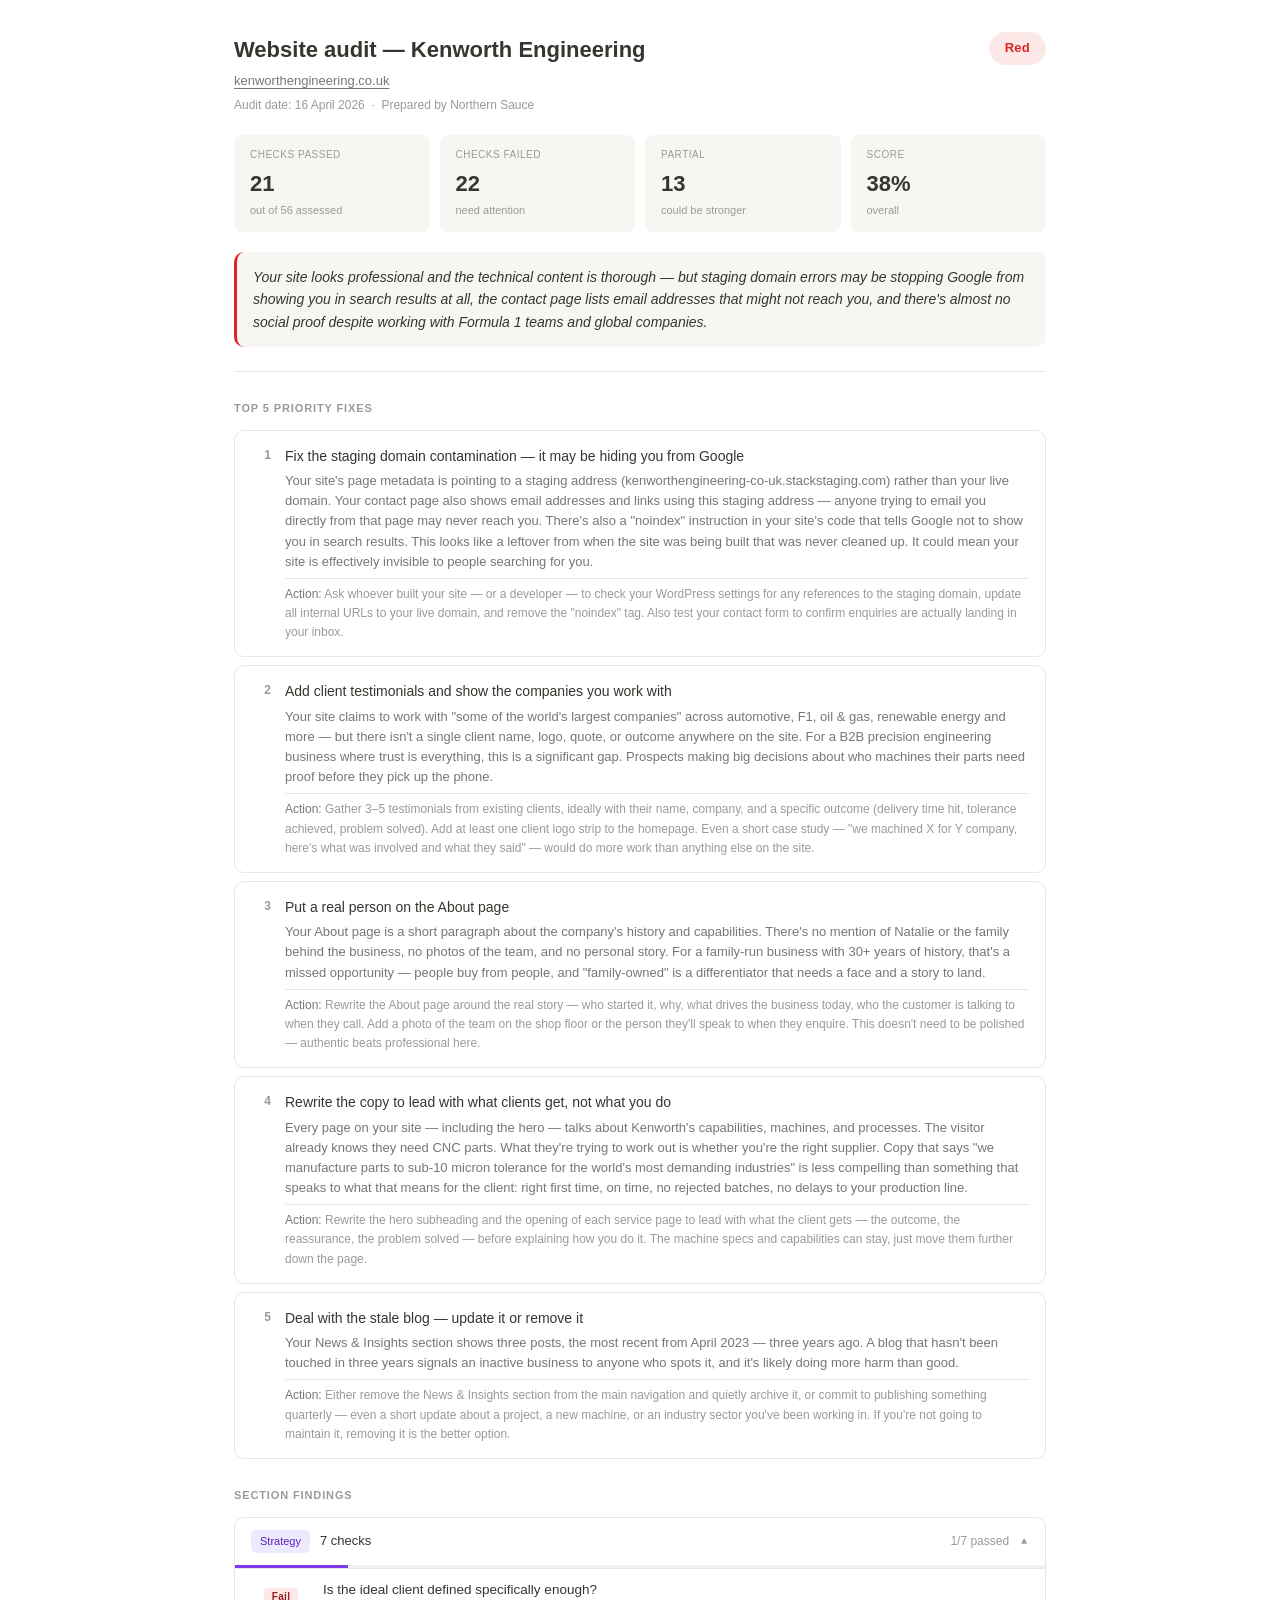
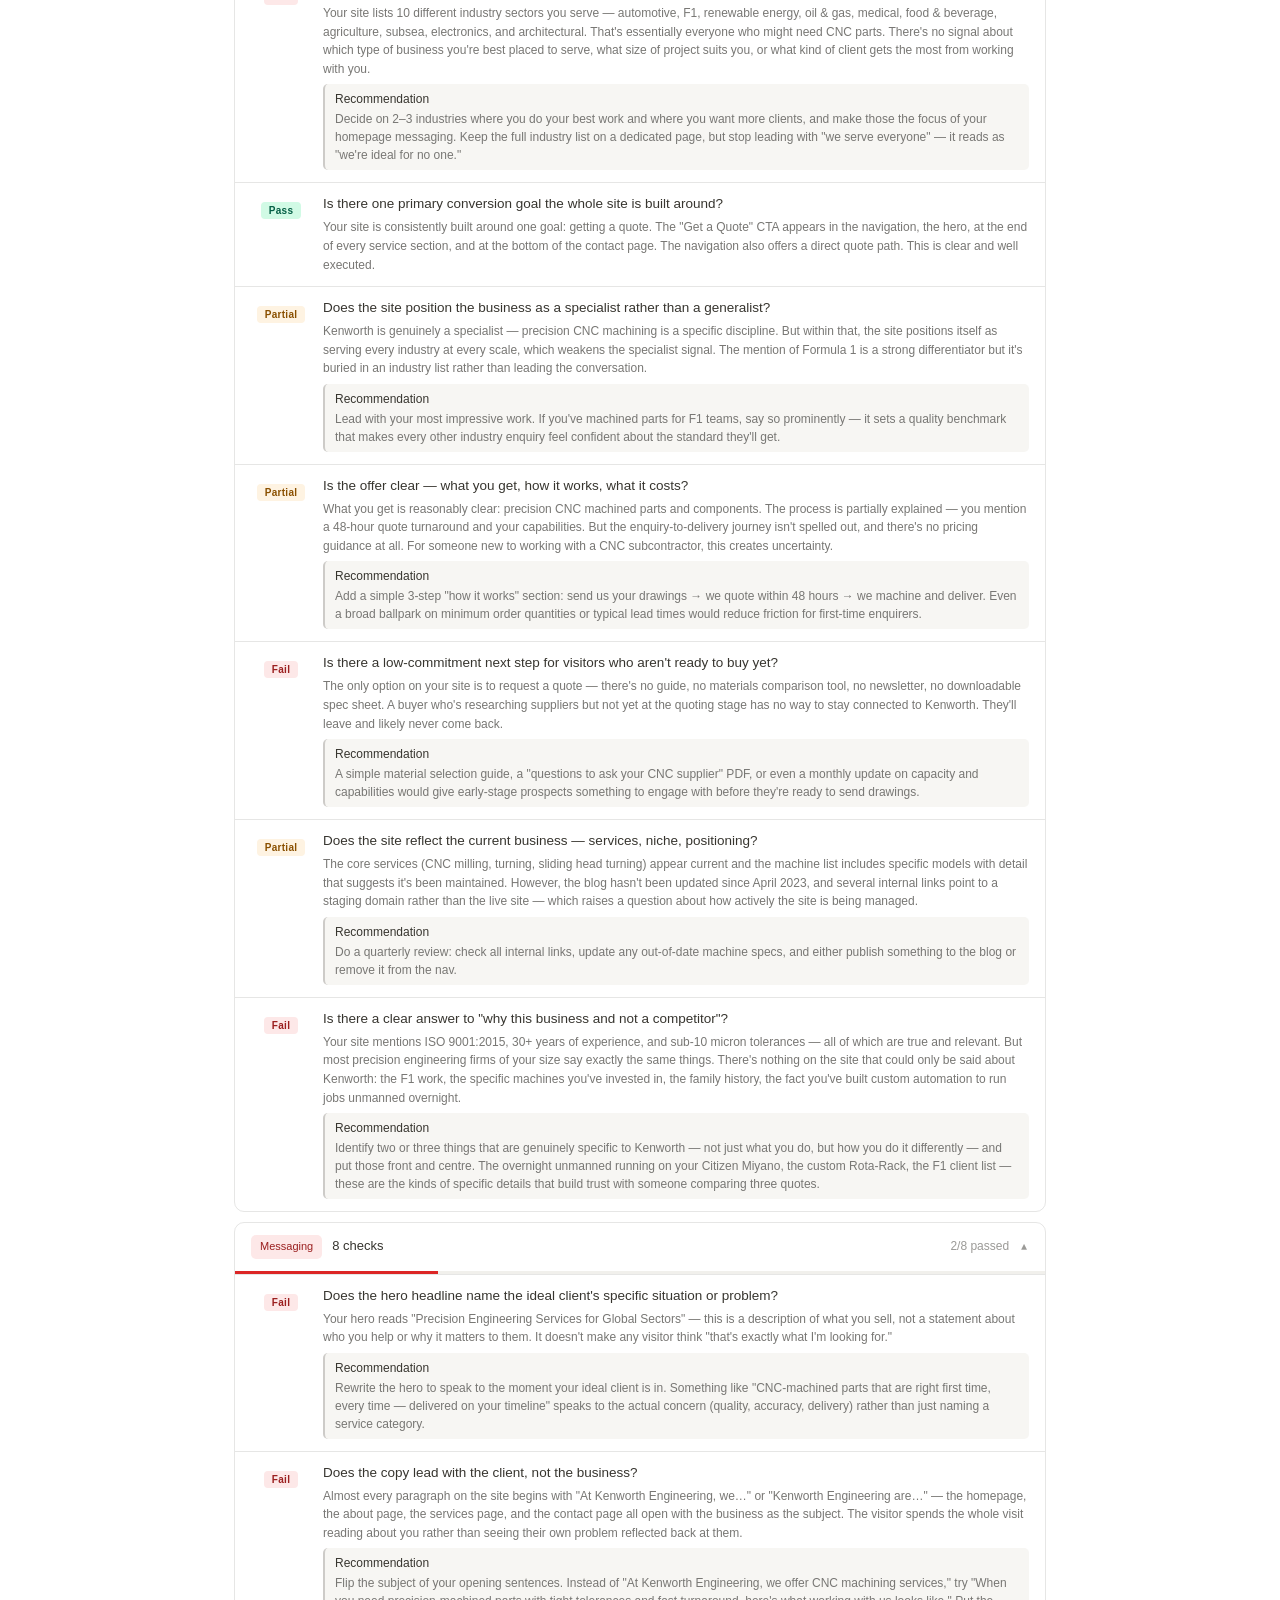
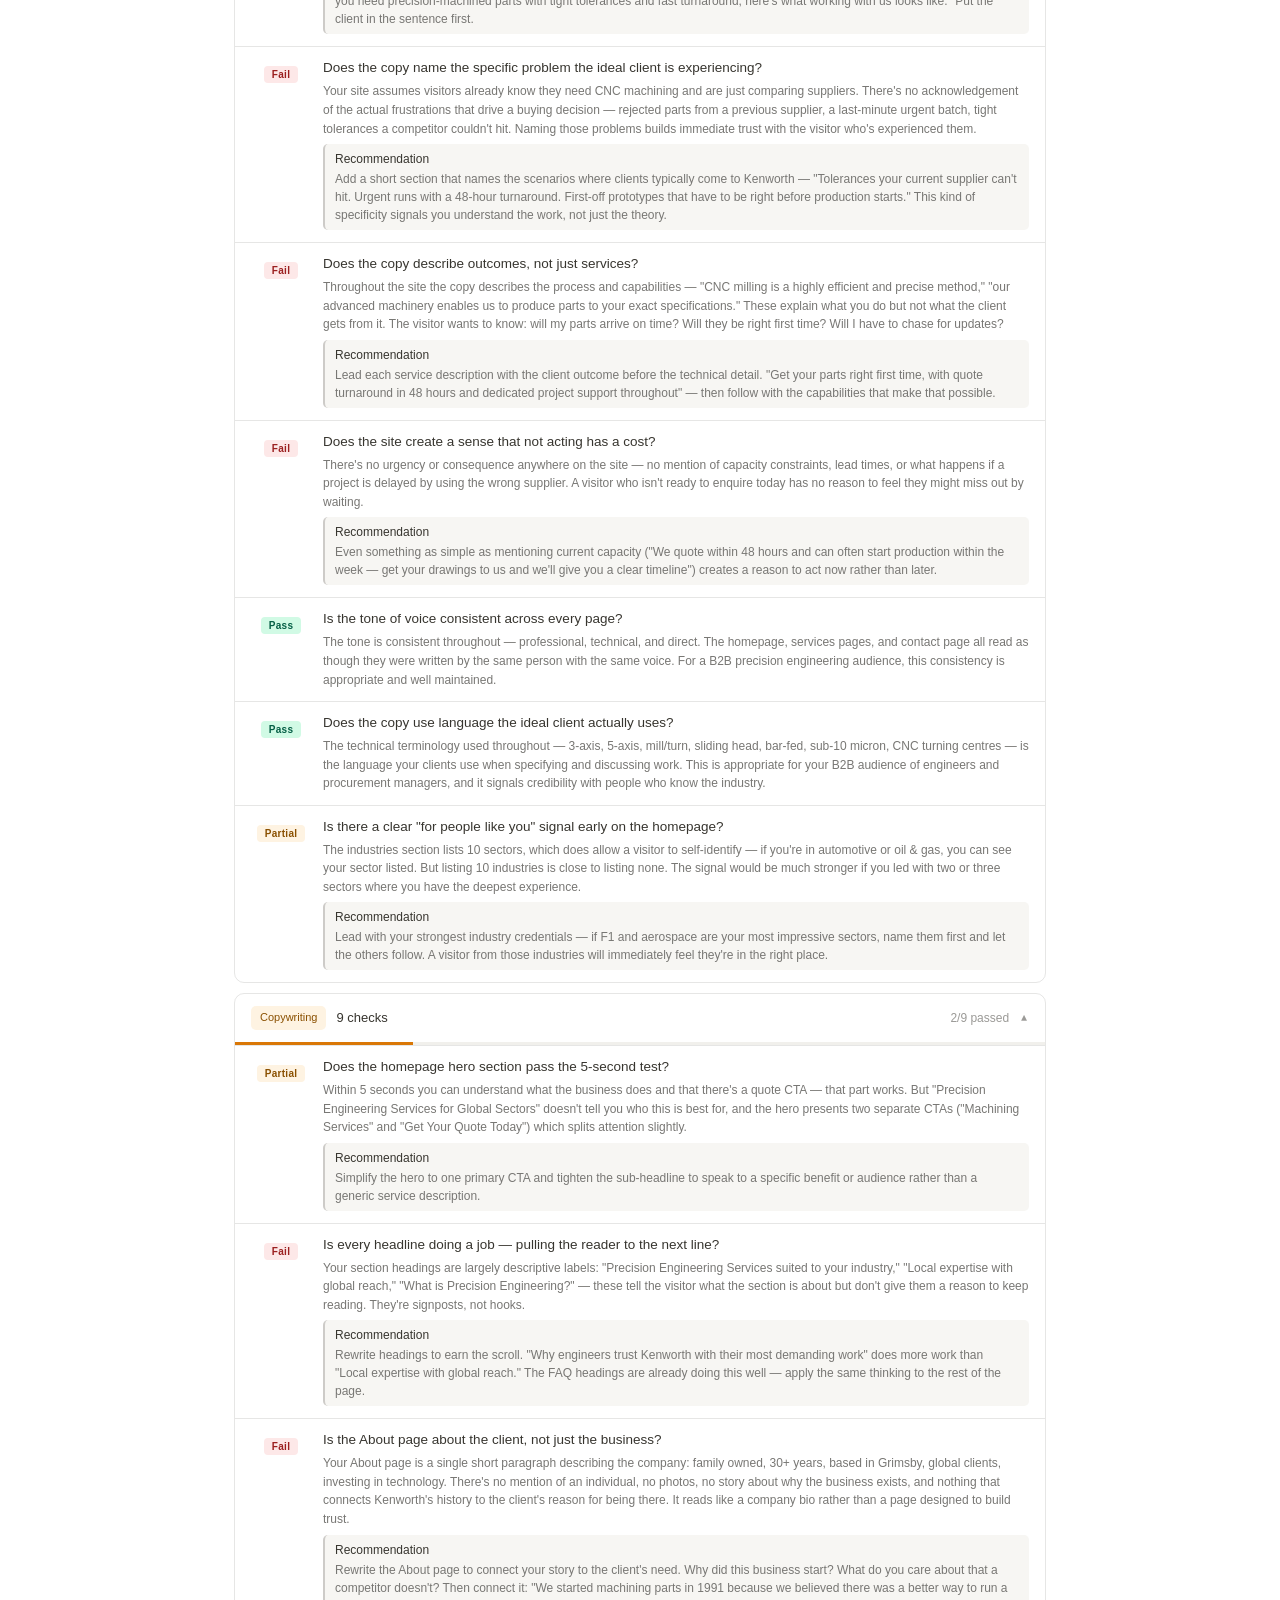
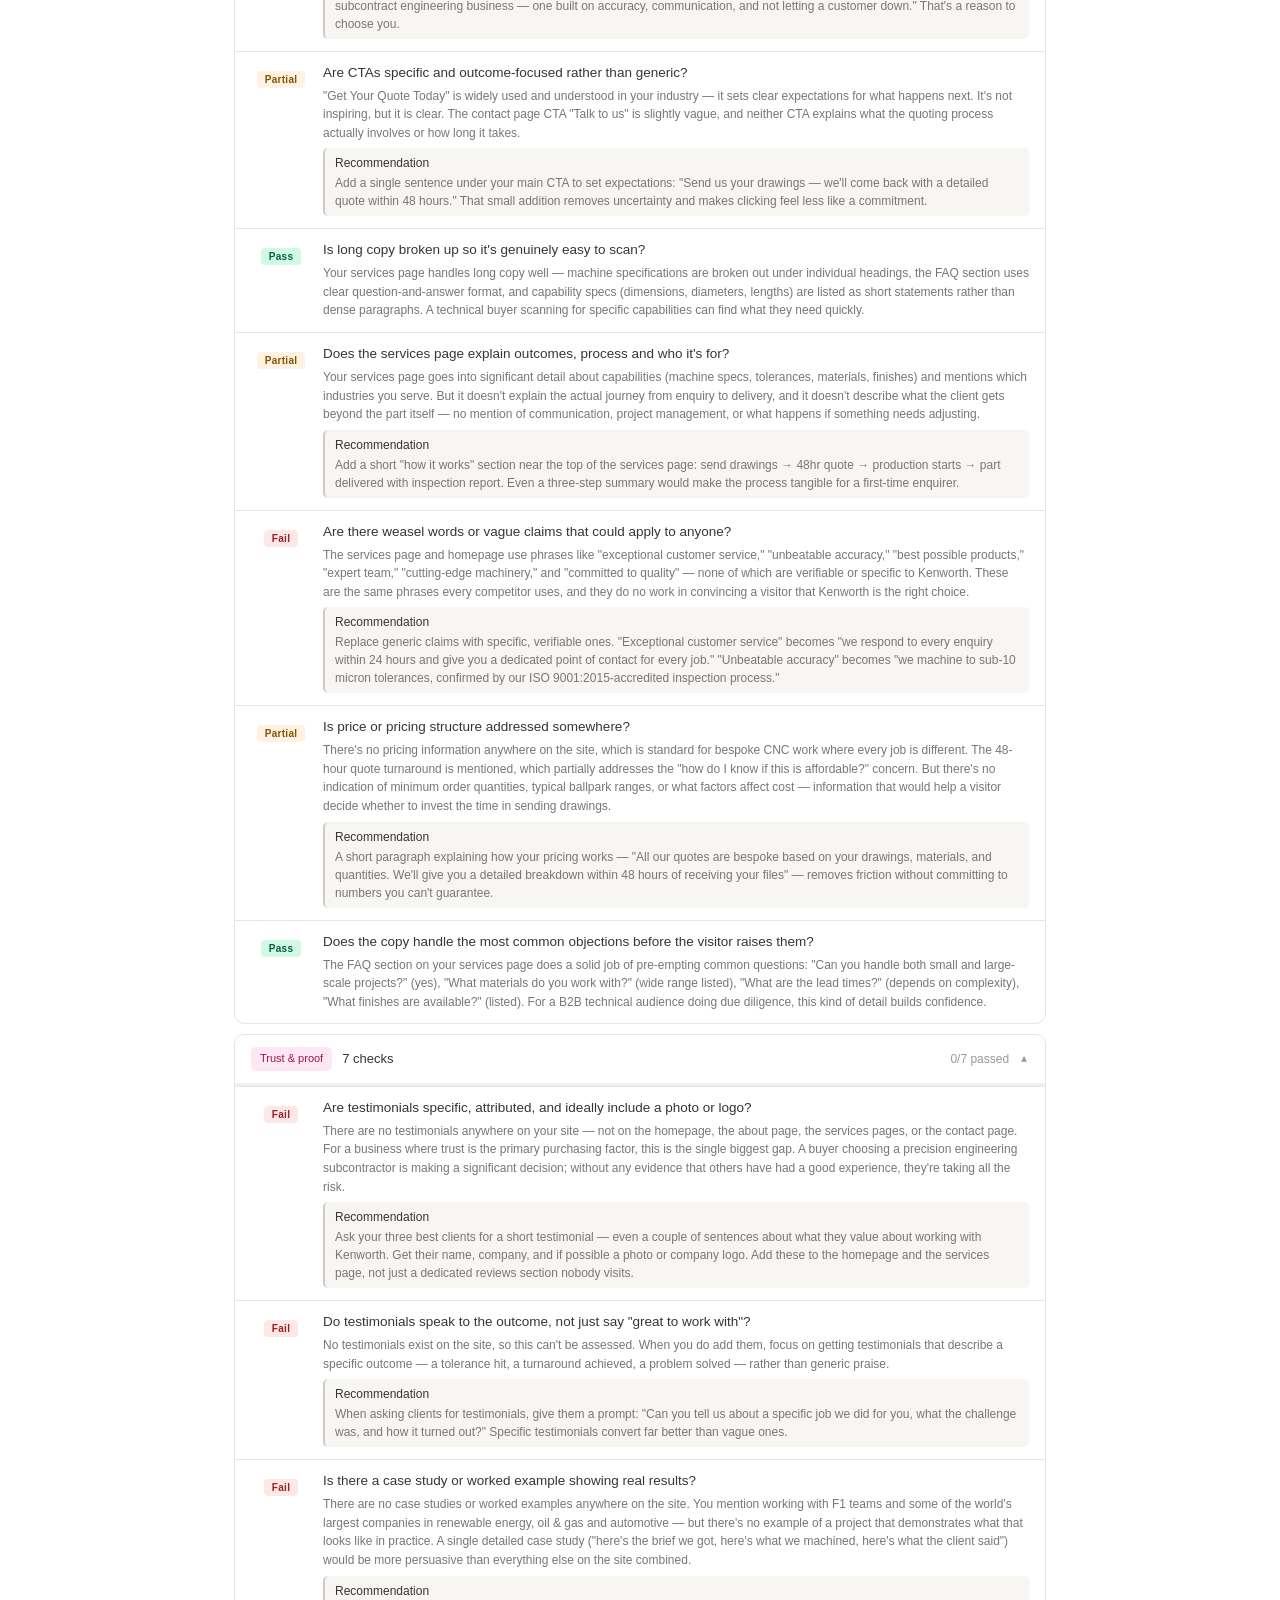
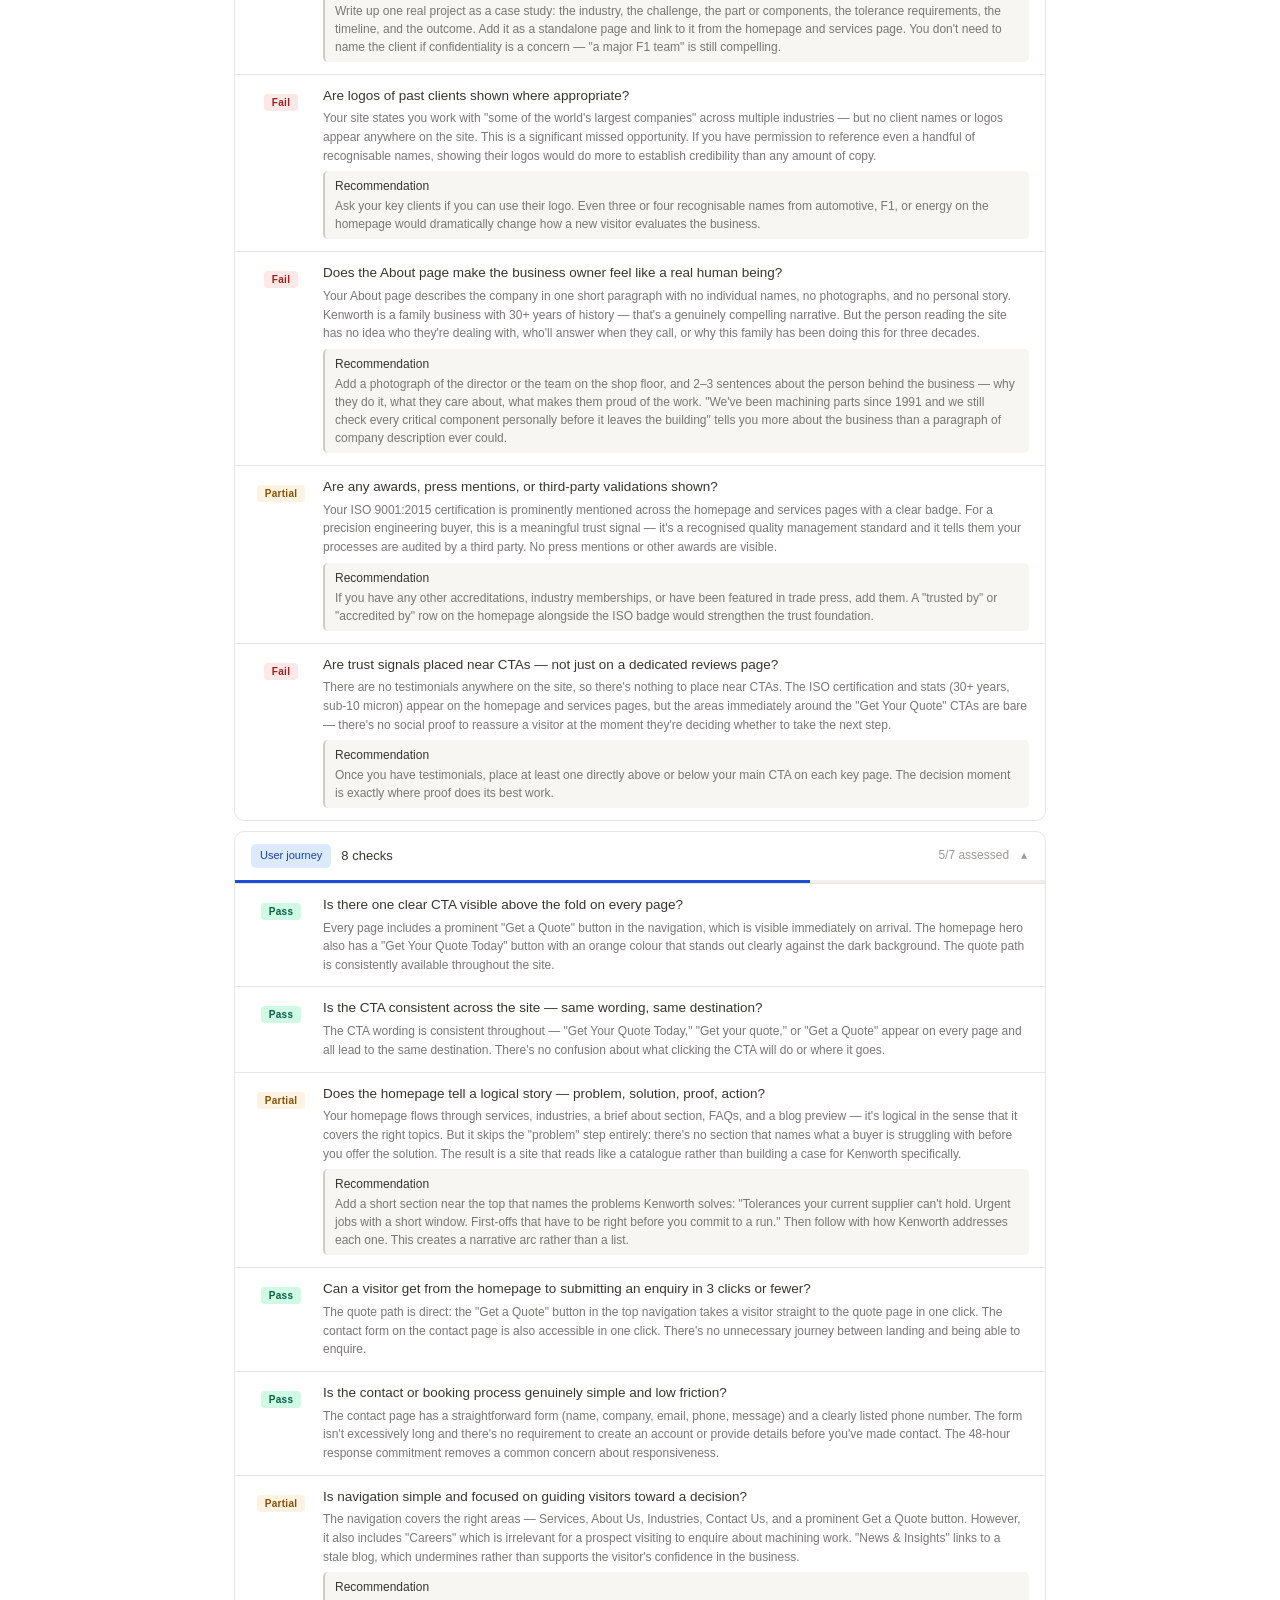
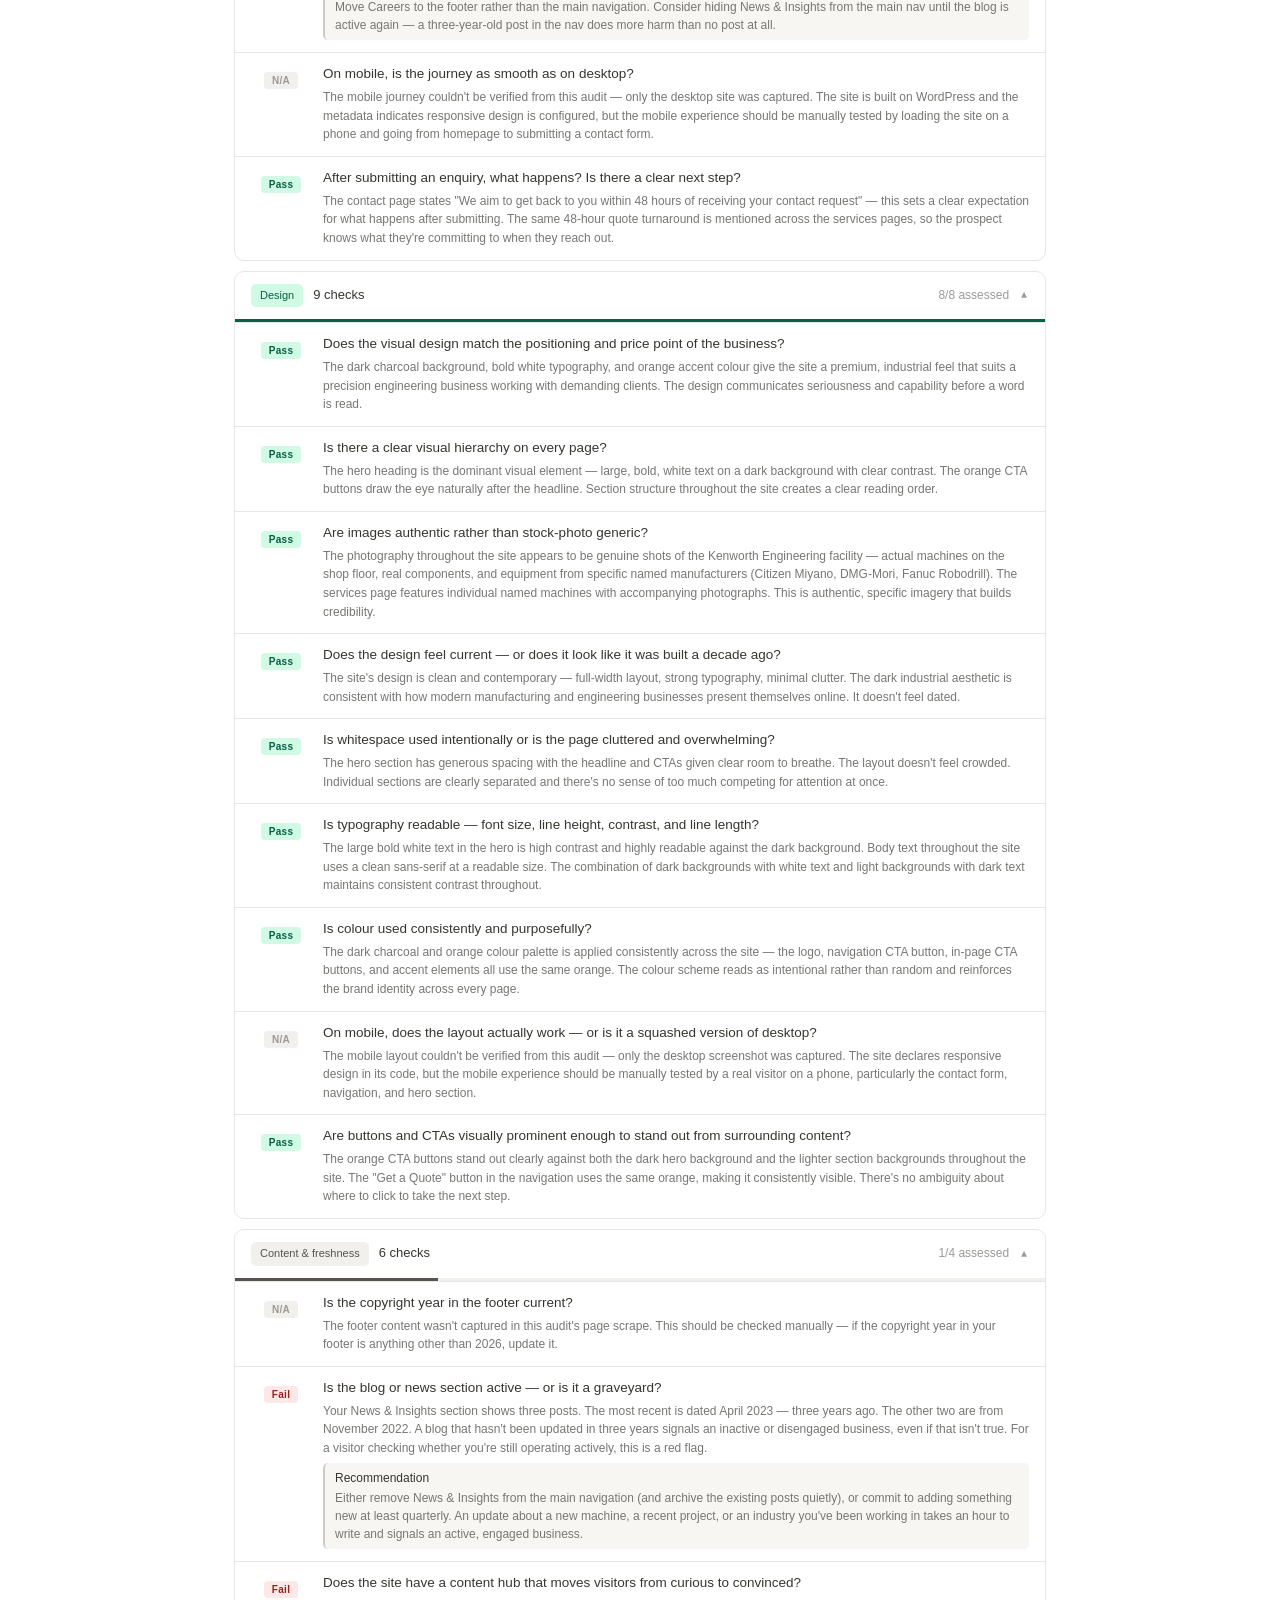
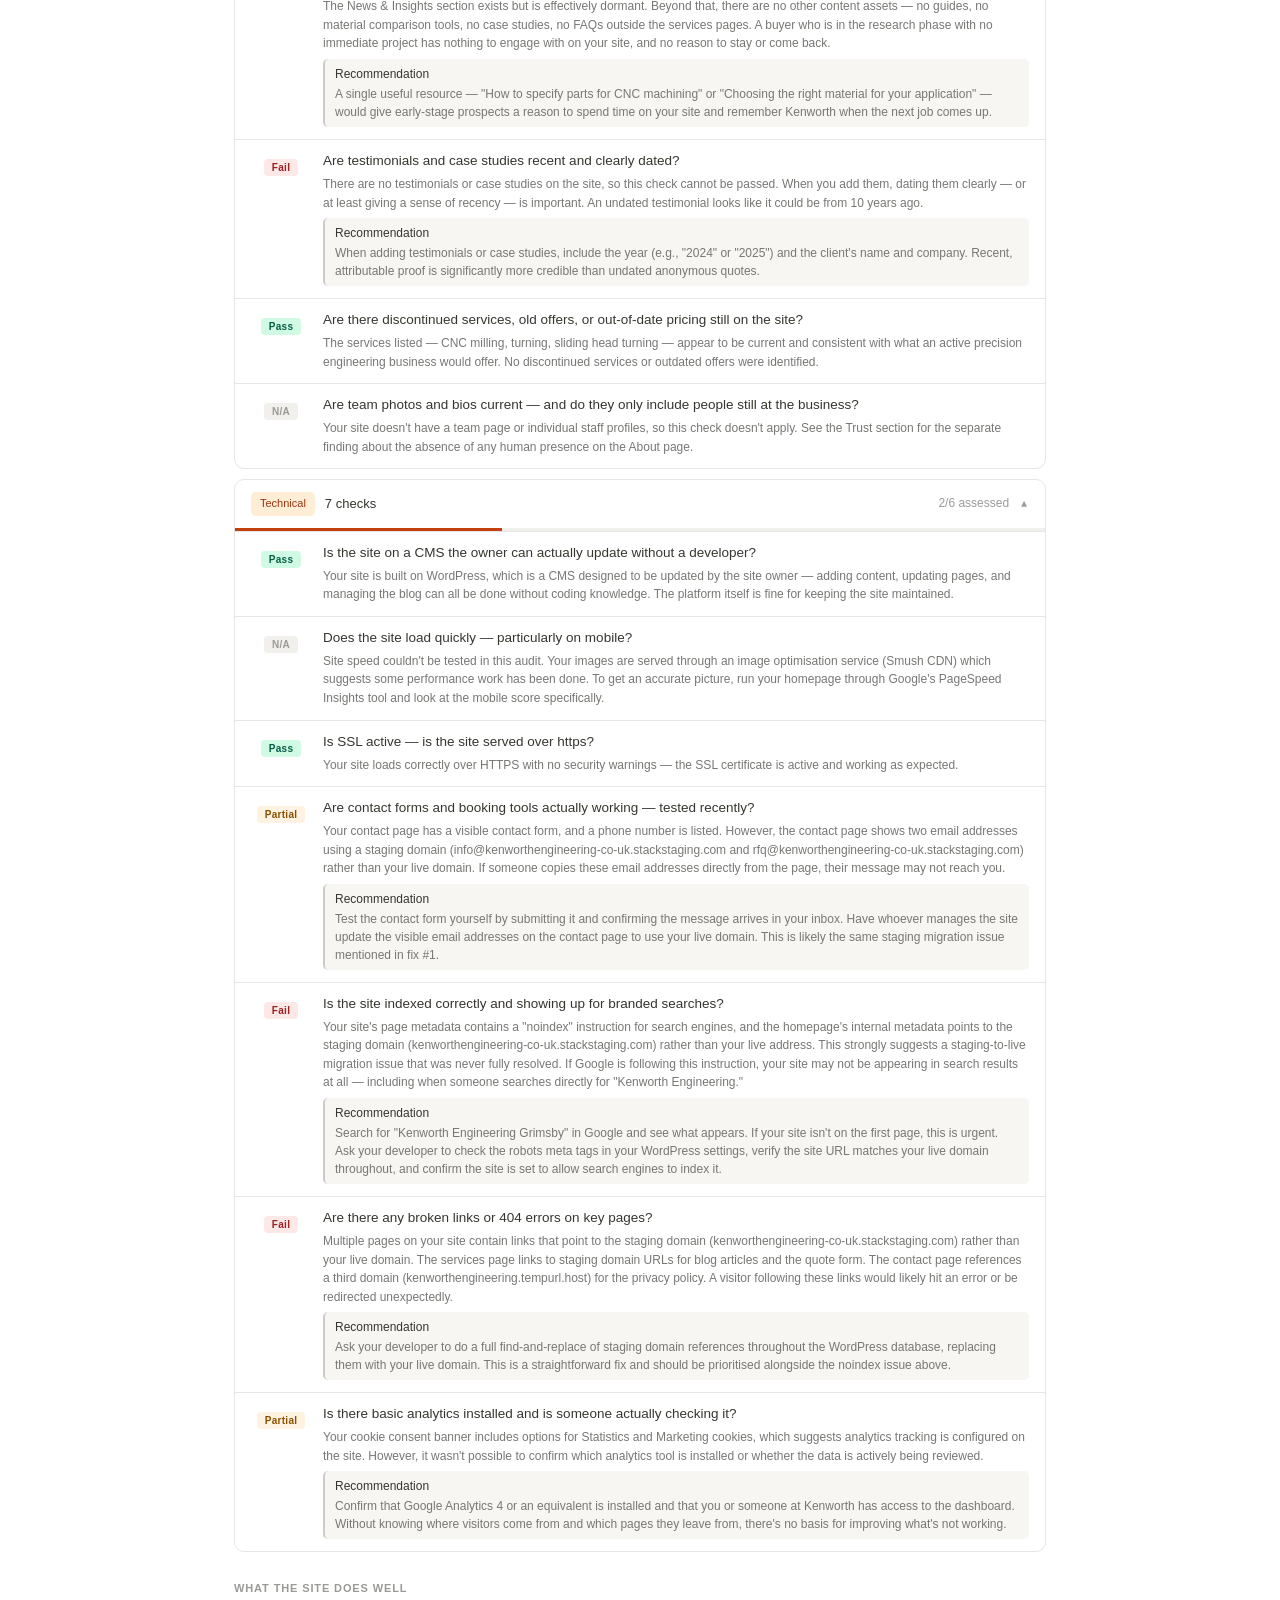
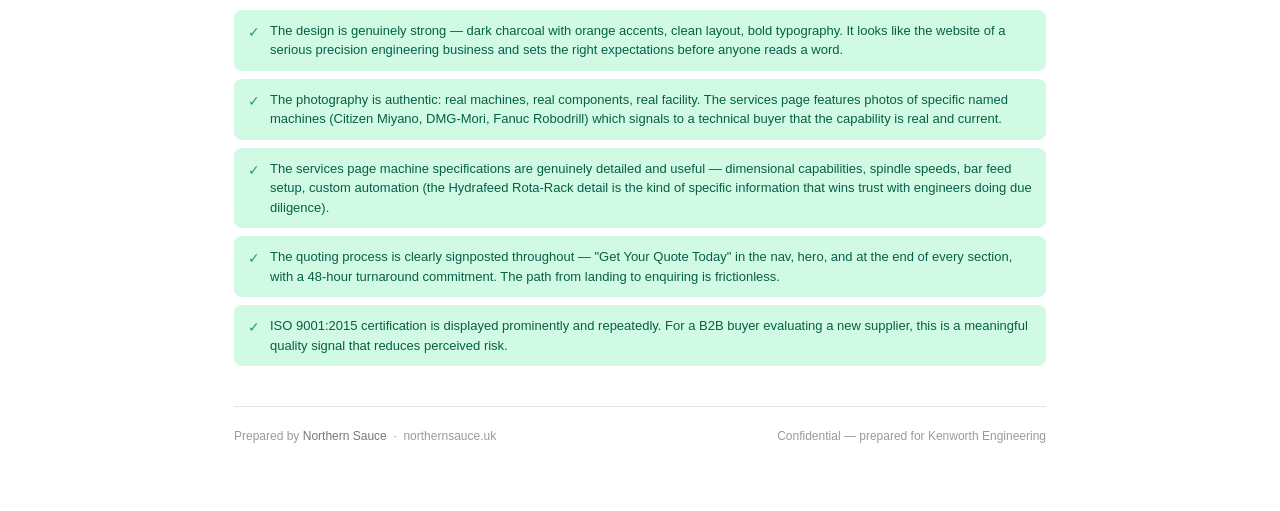
==== audits/kenworth-engineering-2026-04-16/report.html @ 0e826140 "Add audit: Kenworth Engineering 2026-04-16" ====
<!DOCTYPE html>
<html lang="en">
<head>
<meta charset="UTF-8">
<meta name="viewport" content="width=device-width, initial-scale=1.0">
<title>Website audit report</title>
<style>
  *, *::before, *::after { box-sizing: border-box; margin: 0; padding: 0; }

  :root {
    --bg: #ffffff;
    --bg-sec: #f7f6f3;
    --bg-ter: #f1f0ec;
    --border: rgba(55,53,47,0.12);
    --border-med: rgba(55,53,47,0.22);
    --text: #37352f;
    --text-sec: #787774;
    --text-ter: #9b9a97;
    --radius: 8px;
    --radius-lg: 10px;
    --font: 'DM Sans', -apple-system, BlinkMacSystemFont, sans-serif;
    --pass: #1D9E75;
    --pass-bg: #d1fae5;
    --pass-text: #065f46;
    --partial: #d97706;
    --partial-bg: #fef3e2;
    --partial-text: #8a5000;
    --fail: #dc2626;
    --fail-bg: #fde8e8;
    --fail-text: #9b2020;
    --red-rag: #dc2626;
    --red-rag-bg: #fde8e8;
    --amber-rag: #d97706;
    --amber-rag-bg: #fef3e2;
    --green-rag: #1D9E75;
    --green-rag-bg: #d1fae5;
  }

  @import url('https://fonts.googleapis.com/css2?family=DM+Sans:wght@400;500;600&display=swap');

  body {
    font-family: var(--font);
    background: var(--bg);
    color: var(--text);
    font-size: 14px;
    line-height: 1.6;
    padding: 32px 24px 64px;
    max-width: 860px;
    margin: 0 auto;
  }

  /* ── Header ── */
  .report-header {
    border-bottom: 1px solid var(--border);
    padding-bottom: 24px;
    margin-bottom: 28px;
  }

  .report-meta {
    display: flex;
    align-items: flex-start;
    justify-content: space-between;
    gap: 16px;
    flex-wrap: wrap;
    margin-bottom: 20px;
  }

  .report-title-block h1 {
    font-size: 22px;
    font-weight: 600;
    color: var(--text);
    margin-bottom: 4px;
  }

  .report-url {
    font-size: 13px;
    color: var(--text-sec);
  }

  .report-url a {
    color: var(--text-sec);
    text-decoration: underline;
    text-underline-offset: 3px;
  }

  .report-date {
    font-size: 12px;
    color: var(--text-ter);
    margin-top: 4px;
  }

  /* ── RAG status ── */
  .rag-block {
    display: flex;
    align-items: center;
    gap: 10px;
    flex-shrink: 0;
  }

  .rag-pill {
    font-size: 13px;
    font-weight: 600;
    padding: 6px 16px;
    border-radius: 100px;
    letter-spacing: 0.02em;
  }

  .rag-red    { background: var(--red-rag-bg);   color: var(--red-rag);   }
  .rag-amber  { background: var(--amber-rag-bg); color: var(--amber-rag); }
  .rag-green  { background: var(--green-rag-bg); color: var(--green-rag); }

  /* ── Score row ── */
  .score-row {
    display: flex;
    gap: 10px;
    flex-wrap: wrap;
  }

  .score-card {
    background: var(--bg-sec);
    border-radius: var(--radius);
    padding: 12px 16px;
    flex: 1;
    min-width: 100px;
  }

  .score-label {
    font-size: 10px;
    color: var(--text-ter);
    text-transform: uppercase;
    letter-spacing: 0.05em;
    margin-bottom: 3px;
  }

  .score-val {
    font-size: 22px;
    font-weight: 600;
    color: var(--text);
  }

  .score-sub {
    font-size: 11px;
    color: var(--text-ter);
    margin-top: 1px;
  }

  /* ── Verdict ── */
  .verdict-block {
    background: var(--bg-sec);
    border-radius: var(--radius-lg);
    border-left: 3px solid var(--border-med);
    padding: 14px 16px;
    margin-top: 20px;
    font-size: 14px;
    color: var(--text);
    font-style: italic;
  }

  .verdict-block.red    { border-left-color: var(--red-rag);   }
  .verdict-block.amber  { border-left-color: var(--amber-rag); }
  .verdict-block.green  { border-left-color: var(--green-rag); }

  /* ── Section headings ── */
  .section-heading {
    font-size: 11px;
    font-weight: 600;
    text-transform: uppercase;
    letter-spacing: 0.08em;
    color: var(--text-ter);
    margin: 28px 0 12px;
  }

  /* ── Priority fixes ── */
  .fix-list {
    display: flex;
    flex-direction: column;
    gap: 8px;
    margin-bottom: 28px;
  }

  .fix-item {
    border: 1px solid var(--border);
    border-radius: var(--radius-lg);
    padding: 14px 16px;
    display: flex;
    gap: 14px;
    align-items: flex-start;
  }

  .fix-num {
    font-size: 12px;
    font-weight: 600;
    color: var(--text-ter);
    flex-shrink: 0;
    width: 20px;
    text-align: right;
    padding-top: 1px;
  }

  .fix-body { flex: 1; }

  .fix-title {
    font-size: 14px;
    font-weight: 500;
    color: var(--text);
    margin-bottom: 4px;
  }

  .fix-detail {
    font-size: 13px;
    color: var(--text-sec);
    line-height: 1.55;
  }

  .fix-action {
    font-size: 12px;
    color: var(--text-ter);
    margin-top: 6px;
    padding-top: 6px;
    border-top: 1px solid var(--border);
  }

  .fix-action strong {
    color: var(--text-sec);
    font-weight: 500;
  }

  /* ── Audit sections ── */
  .audit-section {
    border: 1px solid var(--border);
    border-radius: var(--radius-lg);
    margin-bottom: 10px;
    overflow: hidden;
  }

  .audit-sec-head {
    display: flex;
    align-items: center;
    gap: 10px;
    padding: 12px 16px;
    cursor: pointer;
    user-select: none;
    transition: background 0.1s;
  }

  .audit-sec-head:hover { background: var(--bg-sec); }

  .audit-sec-head h2 {
    font-size: 13px;
    font-weight: 500;
    color: var(--text);
    flex: 1;
  }

  .sec-badge {
    font-size: 11px;
    font-weight: 500;
    padding: 3px 9px;
    border-radius: 5px;
    white-space: nowrap;
  }

  .sec-score {
    font-size: 12px;
    color: var(--text-ter);
    white-space: nowrap;
    margin-left: auto;
  }

  .chev {
    font-size: 10px;
    color: var(--text-ter);
    transition: transform 0.2s;
  }

  .chev.open { transform: rotate(180deg); }

  .sec-prog-wrap { height: 3px; background: var(--bg-ter); }
  .sec-prog-bar  { height: 3px; transition: width 0.3s; }

  /* ── Findings ── */
  .findings-list {
    border-top: 1px solid var(--border);
  }

  .finding {
    display: flex;
    align-items: flex-start;
    gap: 12px;
    padding: 12px 16px;
    border-bottom: 1px solid var(--border);
  }

  .finding:last-child { border-bottom: none; }

  .verdict-dot {
    flex-shrink: 0;
    margin-top: 3px;
    width: 60px;
    text-align: center;
  }

  .verdict-tag {
    font-size: 10px;
    font-weight: 600;
    padding: 3px 8px;
    border-radius: 4px;
    letter-spacing: 0.03em;
  }

  .v-pass    { background: var(--pass-bg);    color: var(--pass-text);    }
  .v-partial { background: var(--partial-bg); color: var(--partial-text); }
  .v-fail    { background: var(--fail-bg);    color: var(--fail-text);    }
  .v-na      { background: var(--bg-ter);     color: var(--text-ter);     }

  .finding-body { flex: 1; }

  .finding-check {
    font-size: 13.5px;
    font-weight: 500;
    color: var(--text);
    margin-bottom: 4px;
    line-height: 1.4;
  }

  .finding-note {
    font-size: 12px;
    color: var(--text-sec);
    line-height: 1.55;
  }

  .finding-rec {
    font-size: 12px;
    color: var(--text-sec);
    margin-top: 6px;
    padding: 6px 10px;
    background: var(--bg-sec);
    border-radius: 5px;
    border-left: 2px solid var(--border-med);
    line-height: 1.5;
  }

  .finding-rec strong {
    color: var(--text);
    font-weight: 500;
    display: block;
    margin-bottom: 2px;
  }

  /* ── Positives ── */
  .positives-list {
    display: flex;
    flex-direction: column;
    gap: 8px;
    margin-bottom: 28px;
  }

  .positive-item {
    display: flex;
    gap: 10px;
    align-items: flex-start;
    padding: 11px 14px;
    background: var(--pass-bg);
    border-radius: var(--radius);
    font-size: 13px;
    color: var(--pass-text);
    line-height: 1.5;
  }

  .positive-dot {
    font-size: 14px;
    flex-shrink: 0;
    margin-top: 1px;
    color: var(--pass);
  }

  /* ── Section badges ── */
  .b-strategy  { background: #ede9fe; color: #5b21b6; }
  .b-messaging { background: #fde8e8; color: #9b2020; }
  .b-copy      { background: #fef3e2; color: #8a5000; }
  .b-trust     { background: #fce7f3; color: #9d174d; }
  .b-journey   { background: #dbeafe; color: #1e40af; }
  .b-design    { background: #d1fae5; color: #065f46; }
  .b-content   { background: #f1f0ec; color: #57534e; }
  .b-tech      { background: #ffedd5; color: #9a3412; }

  /* ── Footer ── */
  .report-footer {
    margin-top: 40px;
    padding-top: 20px;
    border-top: 1px solid var(--border);
    display: flex;
    justify-content: space-between;
    align-items: center;
    flex-wrap: wrap;
    gap: 8px;
  }

  .footer-brand {
    font-size: 12px;
    color: var(--text-ter);
  }

  .footer-brand strong {
    color: var(--text-sec);
    font-weight: 500;
  }

  @media (max-width: 560px) {
    body { padding: 20px 14px 48px; }
    .report-meta { flex-direction: column; }
    .score-card { min-width: 80px; }
  }
</style>
</head>
<body>

<div class="report-header">
  <div class="report-meta">
    <div class="report-title-block">
      <h1>Website audit — Kenworth Engineering</h1>
      <div class="report-url"><a href="https://www.kenworthengineering.co.uk" target="_blank">kenworthengineering.co.uk</a></div>
      <div class="report-date">Audit date: 16 April 2026 &nbsp;·&nbsp; Prepared by Northern Sauce</div>
    </div>
    <div class="rag-block">
      <span class="rag-pill rag-red">Red</span>
    </div>
  </div>

  <div class="score-row">
    <div class="score-card">
      <div class="score-label">Checks passed</div>
      <div class="score-val">21</div>
      <div class="score-sub">out of 56 assessed</div>
    </div>
    <div class="score-card">
      <div class="score-label">Checks failed</div>
      <div class="score-val">22</div>
      <div class="score-sub">need attention</div>
    </div>
    <div class="score-card">
      <div class="score-label">Partial</div>
      <div class="score-val">13</div>
      <div class="score-sub">could be stronger</div>
    </div>
    <div class="score-card">
      <div class="score-label">Score</div>
      <div class="score-val">38%</div>
      <div class="score-sub">overall</div>
    </div>
  </div>

  <div class="verdict-block red">
    Your site looks professional and the technical content is thorough — but staging domain errors may be stopping Google from showing you in search results at all, the contact page lists email addresses that might not reach you, and there's almost no social proof despite working with Formula 1 teams and global companies.
  </div>
</div>


<div class="section-heading">Top 5 priority fixes</div>

<div class="fix-list">

  <div class="fix-item">
    <div class="fix-num">1</div>
    <div class="fix-body">
      <div class="fix-title">Fix the staging domain contamination — it may be hiding you from Google</div>
      <div class="fix-detail">Your site's page metadata is pointing to a staging address (kenworthengineering-co-uk.stackstaging.com) rather than your live domain. Your contact page also shows email addresses and links using this staging address — anyone trying to email you directly from that page may never reach you. There's also a "noindex" instruction in your site's code that tells Google not to show you in search results. This looks like a leftover from when the site was being built that was never cleaned up. It could mean your site is effectively invisible to people searching for you.</div>
      <div class="fix-action"><strong>Action:</strong> Ask whoever built your site — or a developer — to check your WordPress settings for any references to the staging domain, update all internal URLs to your live domain, and remove the "noindex" tag. Also test your contact form to confirm enquiries are actually landing in your inbox.</div>
    </div>
  </div>

  <div class="fix-item">
    <div class="fix-num">2</div>
    <div class="fix-body">
      <div class="fix-title">Add client testimonials and show the companies you work with</div>
      <div class="fix-detail">Your site claims to work with "some of the world's largest companies" across automotive, F1, oil & gas, renewable energy and more — but there isn't a single client name, logo, quote, or outcome anywhere on the site. For a B2B precision engineering business where trust is everything, this is a significant gap. Prospects making big decisions about who machines their parts need proof before they pick up the phone.</div>
      <div class="fix-action"><strong>Action:</strong> Gather 3–5 testimonials from existing clients, ideally with their name, company, and a specific outcome (delivery time hit, tolerance achieved, problem solved). Add at least one client logo strip to the homepage. Even a short case study — "we machined X for Y company, here's what was involved and what they said" — would do more work than anything else on the site.</div>
    </div>
  </div>

  <div class="fix-item">
    <div class="fix-num">3</div>
    <div class="fix-body">
      <div class="fix-title">Put a real person on the About page</div>
      <div class="fix-detail">Your About page is a short paragraph about the company's history and capabilities. There's no mention of Natalie or the family behind the business, no photos of the team, and no personal story. For a family-run business with 30+ years of history, that's a missed opportunity — people buy from people, and "family-owned" is a differentiator that needs a face and a story to land.</div>
      <div class="fix-action"><strong>Action:</strong> Rewrite the About page around the real story — who started it, why, what drives the business today, who the customer is talking to when they call. Add a photo of the team on the shop floor or the person they'll speak to when they enquire. This doesn't need to be polished — authentic beats professional here.</div>
    </div>
  </div>

  <div class="fix-item">
    <div class="fix-num">4</div>
    <div class="fix-body">
      <div class="fix-title">Rewrite the copy to lead with what clients get, not what you do</div>
      <div class="fix-detail">Every page on your site — including the hero — talks about Kenworth's capabilities, machines, and processes. The visitor already knows they need CNC parts. What they're trying to work out is whether you're the right supplier. Copy that says "we manufacture parts to sub-10 micron tolerance for the world's most demanding industries" is less compelling than something that speaks to what that means for the client: right first time, on time, no rejected batches, no delays to your production line.</div>
      <div class="fix-action"><strong>Action:</strong> Rewrite the hero subheading and the opening of each service page to lead with what the client gets — the outcome, the reassurance, the problem solved — before explaining how you do it. The machine specs and capabilities can stay, just move them further down the page.</div>
    </div>
  </div>

  <div class="fix-item">
    <div class="fix-num">5</div>
    <div class="fix-body">
      <div class="fix-title">Deal with the stale blog — update it or remove it</div>
      <div class="fix-detail">Your News & Insights section shows three posts, the most recent from April 2023 — three years ago. A blog that hasn't been touched in three years signals an inactive business to anyone who spots it, and it's likely doing more harm than good.</div>
      <div class="fix-action"><strong>Action:</strong> Either remove the News & Insights section from the main navigation and quietly archive it, or commit to publishing something quarterly — even a short update about a project, a new machine, or an industry sector you've been working in. If you're not going to maintain it, removing it is the better option.</div>
    </div>
  </div>

</div>


<div class="section-heading">Section findings</div>


<!-- ── 1. Strategy ── -->
<div class="audit-section">
  <div class="audit-sec-head" onclick="toggleSec('strategy')">
    <span class="sec-badge b-strategy">Strategy</span>
    <h2>7 checks</h2>
    <span class="sec-score" id="score-strategy">1/7 passed</span>
    <span class="chev open" id="chev-strategy">&#9660;</span>
  </div>
  <div class="sec-prog-wrap">
    <div class="sec-prog-bar" style="width:14%;background:#7c3aed"></div>
  </div>
  <div class="findings-list" id="body-strategy">

    <div class="finding">
      <div class="verdict-dot"><span class="verdict-tag v-fail">Fail</span></div>
      <div class="finding-body">
        <div class="finding-check">Is the ideal client defined specifically enough?</div>
        <div class="finding-note">Your site lists 10 different industry sectors you serve — automotive, F1, renewable energy, oil & gas, medical, food & beverage, agriculture, subsea, electronics, and architectural. That's essentially everyone who might need CNC parts. There's no signal about which type of business you're best placed to serve, what size of project suits you, or what kind of client gets the most from working with you.</div>
        <div class="finding-rec"><strong>Recommendation</strong> Decide on 2–3 industries where you do your best work and where you want more clients, and make those the focus of your homepage messaging. Keep the full industry list on a dedicated page, but stop leading with "we serve everyone" — it reads as "we're ideal for no one."</div>
      </div>
    </div>

    <div class="finding">
      <div class="verdict-dot"><span class="verdict-tag v-pass">Pass</span></div>
      <div class="finding-body">
        <div class="finding-check">Is there one primary conversion goal the whole site is built around?</div>
        <div class="finding-note">Your site is consistently built around one goal: getting a quote. The "Get a Quote" CTA appears in the navigation, the hero, at the end of every service section, and at the bottom of the contact page. The navigation also offers a direct quote path. This is clear and well executed.</div>
      </div>
    </div>

    <div class="finding">
      <div class="verdict-dot"><span class="verdict-tag v-partial">Partial</span></div>
      <div class="finding-body">
        <div class="finding-check">Does the site position the business as a specialist rather than a generalist?</div>
        <div class="finding-note">Kenworth is genuinely a specialist — precision CNC machining is a specific discipline. But within that, the site positions itself as serving every industry at every scale, which weakens the specialist signal. The mention of Formula 1 is a strong differentiator but it's buried in an industry list rather than leading the conversation.</div>
        <div class="finding-rec"><strong>Recommendation</strong> Lead with your most impressive work. If you've machined parts for F1 teams, say so prominently — it sets a quality benchmark that makes every other industry enquiry feel confident about the standard they'll get.</div>
      </div>
    </div>

    <div class="finding">
      <div class="verdict-dot"><span class="verdict-tag v-partial">Partial</span></div>
      <div class="finding-body">
        <div class="finding-check">Is the offer clear — what you get, how it works, what it costs?</div>
        <div class="finding-note">What you get is reasonably clear: precision CNC machined parts and components. The process is partially explained — you mention a 48-hour quote turnaround and your capabilities. But the enquiry-to-delivery journey isn't spelled out, and there's no pricing guidance at all. For someone new to working with a CNC subcontractor, this creates uncertainty.</div>
        <div class="finding-rec"><strong>Recommendation</strong> Add a simple 3-step "how it works" section: send us your drawings → we quote within 48 hours → we machine and deliver. Even a broad ballpark on minimum order quantities or typical lead times would reduce friction for first-time enquirers.</div>
      </div>
    </div>

    <div class="finding">
      <div class="verdict-dot"><span class="verdict-tag v-fail">Fail</span></div>
      <div class="finding-body">
        <div class="finding-check">Is there a low-commitment next step for visitors who aren't ready to buy yet?</div>
        <div class="finding-note">The only option on your site is to request a quote — there's no guide, no materials comparison tool, no newsletter, no downloadable spec sheet. A buyer who's researching suppliers but not yet at the quoting stage has no way to stay connected to Kenworth. They'll leave and likely never come back.</div>
        <div class="finding-rec"><strong>Recommendation</strong> A simple material selection guide, a "questions to ask your CNC supplier" PDF, or even a monthly update on capacity and capabilities would give early-stage prospects something to engage with before they're ready to send drawings.</div>
      </div>
    </div>

    <div class="finding">
      <div class="verdict-dot"><span class="verdict-tag v-partial">Partial</span></div>
      <div class="finding-body">
        <div class="finding-check">Does the site reflect the current business — services, niche, positioning?</div>
        <div class="finding-note">The core services (CNC milling, turning, sliding head turning) appear current and the machine list includes specific models with detail that suggests it's been maintained. However, the blog hasn't been updated since April 2023, and several internal links point to a staging domain rather than the live site — which raises a question about how actively the site is being managed.</div>
        <div class="finding-rec"><strong>Recommendation</strong> Do a quarterly review: check all internal links, update any out-of-date machine specs, and either publish something to the blog or remove it from the nav.</div>
      </div>
    </div>

    <div class="finding">
      <div class="verdict-dot"><span class="verdict-tag v-fail">Fail</span></div>
      <div class="finding-body">
        <div class="finding-check">Is there a clear answer to "why this business and not a competitor"?</div>
        <div class="finding-note">Your site mentions ISO 9001:2015, 30+ years of experience, and sub-10 micron tolerances — all of which are true and relevant. But most precision engineering firms of your size say exactly the same things. There's nothing on the site that could only be said about Kenworth: the F1 work, the specific machines you've invested in, the family history, the fact you've built custom automation to run jobs unmanned overnight.</div>
        <div class="finding-rec"><strong>Recommendation</strong> Identify two or three things that are genuinely specific to Kenworth — not just what you do, but how you do it differently — and put those front and centre. The overnight unmanned running on your Citizen Miyano, the custom Rota-Rack, the F1 client list — these are the kinds of specific details that build trust with someone comparing three quotes.</div>
      </div>
    </div>

  </div>
</div>


<!-- ── 2. Messaging ── -->
<div class="audit-section">
  <div class="audit-sec-head" onclick="toggleSec('messaging')">
    <span class="sec-badge b-messaging">Messaging</span>
    <h2>8 checks</h2>
    <span class="sec-score" id="score-messaging">2/8 passed</span>
    <span class="chev open" id="chev-messaging">&#9660;</span>
  </div>
  <div class="sec-prog-wrap">
    <div class="sec-prog-bar" style="width:25%;background:#dc2626"></div>
  </div>
  <div class="findings-list" id="body-messaging">

    <div class="finding">
      <div class="verdict-dot"><span class="verdict-tag v-fail">Fail</span></div>
      <div class="finding-body">
        <div class="finding-check">Does the hero headline name the ideal client's specific situation or problem?</div>
        <div class="finding-note">Your hero reads "Precision Engineering Services for Global Sectors" — this is a description of what you sell, not a statement about who you help or why it matters to them. It doesn't make any visitor think "that's exactly what I'm looking for."</div>
        <div class="finding-rec"><strong>Recommendation</strong> Rewrite the hero to speak to the moment your ideal client is in. Something like "CNC-machined parts that are right first time, every time — delivered on your timeline" speaks to the actual concern (quality, accuracy, delivery) rather than just naming a service category.</div>
      </div>
    </div>

    <div class="finding">
      <div class="verdict-dot"><span class="verdict-tag v-fail">Fail</span></div>
      <div class="finding-body">
        <div class="finding-check">Does the copy lead with the client, not the business?</div>
        <div class="finding-note">Almost every paragraph on the site begins with "At Kenworth Engineering, we…" or "Kenworth Engineering are…" — the homepage, the about page, the services page, and the contact page all open with the business as the subject. The visitor spends the whole visit reading about you rather than seeing their own problem reflected back at them.</div>
        <div class="finding-rec"><strong>Recommendation</strong> Flip the subject of your opening sentences. Instead of "At Kenworth Engineering, we offer CNC machining services," try "When you need precision-machined parts with tight tolerances and fast turnaround, here's what working with us looks like." Put the client in the sentence first.</div>
      </div>
    </div>

    <div class="finding">
      <div class="verdict-dot"><span class="verdict-tag v-fail">Fail</span></div>
      <div class="finding-body">
        <div class="finding-check">Does the copy name the specific problem the ideal client is experiencing?</div>
        <div class="finding-note">Your site assumes visitors already know they need CNC machining and are just comparing suppliers. There's no acknowledgement of the actual frustrations that drive a buying decision — rejected parts from a previous supplier, a last-minute urgent batch, tight tolerances a competitor couldn't hit. Naming those problems builds immediate trust with the visitor who's experienced them.</div>
        <div class="finding-rec"><strong>Recommendation</strong> Add a short section that names the scenarios where clients typically come to Kenworth — "Tolerances your current supplier can't hit. Urgent runs with a 48-hour turnaround. First-off prototypes that have to be right before production starts." This kind of specificity signals you understand the work, not just the theory.</div>
      </div>
    </div>

    <div class="finding">
      <div class="verdict-dot"><span class="verdict-tag v-fail">Fail</span></div>
      <div class="finding-body">
        <div class="finding-check">Does the copy describe outcomes, not just services?</div>
        <div class="finding-note">Throughout the site the copy describes the process and capabilities — "CNC milling is a highly efficient and precise method," "our advanced machinery enables us to produce parts to your exact specifications." These explain what you do but not what the client gets from it. The visitor wants to know: will my parts arrive on time? Will they be right first time? Will I have to chase for updates?</div>
        <div class="finding-rec"><strong>Recommendation</strong> Lead each service description with the client outcome before the technical detail. "Get your parts right first time, with quote turnaround in 48 hours and dedicated project support throughout" — then follow with the capabilities that make that possible.</div>
      </div>
    </div>

    <div class="finding">
      <div class="verdict-dot"><span class="verdict-tag v-fail">Fail</span></div>
      <div class="finding-body">
        <div class="finding-check">Does the site create a sense that not acting has a cost?</div>
        <div class="finding-note">There's no urgency or consequence anywhere on the site — no mention of capacity constraints, lead times, or what happens if a project is delayed by using the wrong supplier. A visitor who isn't ready to enquire today has no reason to feel they might miss out by waiting.</div>
        <div class="finding-rec"><strong>Recommendation</strong> Even something as simple as mentioning current capacity ("We quote within 48 hours and can often start production within the week — get your drawings to us and we'll give you a clear timeline") creates a reason to act now rather than later.</div>
      </div>
    </div>

    <div class="finding">
      <div class="verdict-dot"><span class="verdict-tag v-pass">Pass</span></div>
      <div class="finding-body">
        <div class="finding-check">Is the tone of voice consistent across every page?</div>
        <div class="finding-note">The tone is consistent throughout — professional, technical, and direct. The homepage, services pages, and contact page all read as though they were written by the same person with the same voice. For a B2B precision engineering audience, this consistency is appropriate and well maintained.</div>
      </div>
    </div>

    <div class="finding">
      <div class="verdict-dot"><span class="verdict-tag v-pass">Pass</span></div>
      <div class="finding-body">
        <div class="finding-check">Does the copy use language the ideal client actually uses?</div>
        <div class="finding-note">The technical terminology used throughout — 3-axis, 5-axis, mill/turn, sliding head, bar-fed, sub-10 micron, CNC turning centres — is the language your clients use when specifying and discussing work. This is appropriate for your B2B audience of engineers and procurement managers, and it signals credibility with people who know the industry.</div>
      </div>
    </div>

    <div class="finding">
      <div class="verdict-dot"><span class="verdict-tag v-partial">Partial</span></div>
      <div class="finding-body">
        <div class="finding-check">Is there a clear "for people like you" signal early on the homepage?</div>
        <div class="finding-note">The industries section lists 10 sectors, which does allow a visitor to self-identify — if you're in automotive or oil & gas, you can see your sector listed. But listing 10 industries is close to listing none. The signal would be much stronger if you led with two or three sectors where you have the deepest experience.</div>
        <div class="finding-rec"><strong>Recommendation</strong> Lead with your strongest industry credentials — if F1 and aerospace are your most impressive sectors, name them first and let the others follow. A visitor from those industries will immediately feel they're in the right place.</div>
      </div>
    </div>

  </div>
</div>


<!-- ── 3. Copywriting ── -->
<div class="audit-section">
  <div class="audit-sec-head" onclick="toggleSec('copy')">
    <span class="sec-badge b-copy">Copywriting</span>
    <h2>9 checks</h2>
    <span class="sec-score" id="score-copy">2/9 passed</span>
    <span class="chev open" id="chev-copy">&#9660;</span>
  </div>
  <div class="sec-prog-wrap">
    <div class="sec-prog-bar" style="width:22%;background:#d97706"></div>
  </div>
  <div class="findings-list" id="body-copy">

    <div class="finding">
      <div class="verdict-dot"><span class="verdict-tag v-partial">Partial</span></div>
      <div class="finding-body">
        <div class="finding-check">Does the homepage hero section pass the 5-second test?</div>
        <div class="finding-note">Within 5 seconds you can understand what the business does and that there's a quote CTA — that part works. But "Precision Engineering Services for Global Sectors" doesn't tell you who this is best for, and the hero presents two separate CTAs ("Machining Services" and "Get Your Quote Today") which splits attention slightly.</div>
        <div class="finding-rec"><strong>Recommendation</strong> Simplify the hero to one primary CTA and tighten the sub-headline to speak to a specific benefit or audience rather than a generic service description.</div>
      </div>
    </div>

    <div class="finding">
      <div class="verdict-dot"><span class="verdict-tag v-fail">Fail</span></div>
      <div class="finding-body">
        <div class="finding-check">Is every headline doing a job — pulling the reader to the next line?</div>
        <div class="finding-note">Your section headings are largely descriptive labels: "Precision Engineering Services suited to your industry," "Local expertise with global reach," "What is Precision Engineering?" — these tell the visitor what the section is about but don't give them a reason to keep reading. They're signposts, not hooks.</div>
        <div class="finding-rec"><strong>Recommendation</strong> Rewrite headings to earn the scroll. "Why engineers trust Kenworth with their most demanding work" does more work than "Local expertise with global reach." The FAQ headings are already doing this well — apply the same thinking to the rest of the page.</div>
      </div>
    </div>

    <div class="finding">
      <div class="verdict-dot"><span class="verdict-tag v-fail">Fail</span></div>
      <div class="finding-body">
        <div class="finding-check">Is the About page about the client, not just the business?</div>
        <div class="finding-note">Your About page is a single short paragraph describing the company: family owned, 30+ years, based in Grimsby, global clients, investing in technology. There's no mention of an individual, no photos, no story about why the business exists, and nothing that connects Kenworth's history to the client's reason for being there. It reads like a company bio rather than a page designed to build trust.</div>
        <div class="finding-rec"><strong>Recommendation</strong> Rewrite the About page to connect your story to the client's need. Why did this business start? What do you care about that a competitor doesn't? Then connect it: "We started machining parts in 1991 because we believed there was a better way to run a subcontract engineering business — one built on accuracy, communication, and not letting a customer down." That's a reason to choose you.</div>
      </div>
    </div>

    <div class="finding">
      <div class="verdict-dot"><span class="verdict-tag v-partial">Partial</span></div>
      <div class="finding-body">
        <div class="finding-check">Are CTAs specific and outcome-focused rather than generic?</div>
        <div class="finding-note">"Get Your Quote Today" is widely used and understood in your industry — it sets clear expectations for what happens next. It's not inspiring, but it is clear. The contact page CTA "Talk to us" is slightly vague, and neither CTA explains what the quoting process actually involves or how long it takes.</div>
        <div class="finding-rec"><strong>Recommendation</strong> Add a single sentence under your main CTA to set expectations: "Send us your drawings — we'll come back with a detailed quote within 48 hours." That small addition removes uncertainty and makes clicking feel less like a commitment.</div>
      </div>
    </div>

    <div class="finding">
      <div class="verdict-dot"><span class="verdict-tag v-pass">Pass</span></div>
      <div class="finding-body">
        <div class="finding-check">Is long copy broken up so it's genuinely easy to scan?</div>
        <div class="finding-note">Your services page handles long copy well — machine specifications are broken out under individual headings, the FAQ section uses clear question-and-answer format, and capability specs (dimensions, diameters, lengths) are listed as short statements rather than dense paragraphs. A technical buyer scanning for specific capabilities can find what they need quickly.</div>
      </div>
    </div>

    <div class="finding">
      <div class="verdict-dot"><span class="verdict-tag v-partial">Partial</span></div>
      <div class="finding-body">
        <div class="finding-check">Does the services page explain outcomes, process and who it's for?</div>
        <div class="finding-note">Your services page goes into significant detail about capabilities (machine specs, tolerances, materials, finishes) and mentions which industries you serve. But it doesn't explain the actual journey from enquiry to delivery, and it doesn't describe what the client gets beyond the part itself — no mention of communication, project management, or what happens if something needs adjusting.</div>
        <div class="finding-rec"><strong>Recommendation</strong> Add a short "how it works" section near the top of the services page: send drawings → 48hr quote → production starts → part delivered with inspection report. Even a three-step summary would make the process tangible for a first-time enquirer.</div>
      </div>
    </div>

    <div class="finding">
      <div class="verdict-dot"><span class="verdict-tag v-fail">Fail</span></div>
      <div class="finding-body">
        <div class="finding-check">Are there weasel words or vague claims that could apply to anyone?</div>
        <div class="finding-note">The services page and homepage use phrases like "exceptional customer service," "unbeatable accuracy," "best possible products," "expert team," "cutting-edge machinery," and "committed to quality" — none of which are verifiable or specific to Kenworth. These are the same phrases every competitor uses, and they do no work in convincing a visitor that Kenworth is the right choice.</div>
        <div class="finding-rec"><strong>Recommendation</strong> Replace generic claims with specific, verifiable ones. "Exceptional customer service" becomes "we respond to every enquiry within 24 hours and give you a dedicated point of contact for every job." "Unbeatable accuracy" becomes "we machine to sub-10 micron tolerances, confirmed by our ISO 9001:2015-accredited inspection process."</div>
      </div>
    </div>

    <div class="finding">
      <div class="verdict-dot"><span class="verdict-tag v-partial">Partial</span></div>
      <div class="finding-body">
        <div class="finding-check">Is price or pricing structure addressed somewhere?</div>
        <div class="finding-note">There's no pricing information anywhere on the site, which is standard for bespoke CNC work where every job is different. The 48-hour quote turnaround is mentioned, which partially addresses the "how do I know if this is affordable?" concern. But there's no indication of minimum order quantities, typical ballpark ranges, or what factors affect cost — information that would help a visitor decide whether to invest the time in sending drawings.</div>
        <div class="finding-rec"><strong>Recommendation</strong> A short paragraph explaining how your pricing works — "All our quotes are bespoke based on your drawings, materials, and quantities. We'll give you a detailed breakdown within 48 hours of receiving your files" — removes friction without committing to numbers you can't guarantee.</div>
      </div>
    </div>

    <div class="finding">
      <div class="verdict-dot"><span class="verdict-tag v-pass">Pass</span></div>
      <div class="finding-body">
        <div class="finding-check">Does the copy handle the most common objections before the visitor raises them?</div>
        <div class="finding-note">The FAQ section on your services page does a solid job of pre-empting common questions: "Can you handle both small and large-scale projects?" (yes), "What materials do you work with?" (wide range listed), "What are the lead times?" (depends on complexity), "What finishes are available?" (listed). For a B2B technical audience doing due diligence, this kind of detail builds confidence.</div>
      </div>
    </div>

  </div>
</div>


<!-- ── 4. Trust & proof ── -->
<div class="audit-section">
  <div class="audit-sec-head" onclick="toggleSec('trust')">
    <span class="sec-badge b-trust">Trust &amp; proof</span>
    <h2>7 checks</h2>
    <span class="sec-score" id="score-trust">0/7 passed</span>
    <span class="chev open" id="chev-trust">&#9660;</span>
  </div>
  <div class="sec-prog-wrap">
    <div class="sec-prog-bar" style="width:0%;background:#be185d"></div>
  </div>
  <div class="findings-list" id="body-trust">

    <div class="finding">
      <div class="verdict-dot"><span class="verdict-tag v-fail">Fail</span></div>
      <div class="finding-body">
        <div class="finding-check">Are testimonials specific, attributed, and ideally include a photo or logo?</div>
        <div class="finding-note">There are no testimonials anywhere on your site — not on the homepage, the about page, the services pages, or the contact page. For a business where trust is the primary purchasing factor, this is the single biggest gap. A buyer choosing a precision engineering subcontractor is making a significant decision; without any evidence that others have had a good experience, they're taking all the risk.</div>
        <div class="finding-rec"><strong>Recommendation</strong> Ask your three best clients for a short testimonial — even a couple of sentences about what they value about working with Kenworth. Get their name, company, and if possible a photo or company logo. Add these to the homepage and the services page, not just a dedicated reviews section nobody visits.</div>
      </div>
    </div>

    <div class="finding">
      <div class="verdict-dot"><span class="verdict-tag v-fail">Fail</span></div>
      <div class="finding-body">
        <div class="finding-check">Do testimonials speak to the outcome, not just say "great to work with"?</div>
        <div class="finding-note">No testimonials exist on the site, so this can't be assessed. When you do add them, focus on getting testimonials that describe a specific outcome — a tolerance hit, a turnaround achieved, a problem solved — rather than generic praise.</div>
        <div class="finding-rec"><strong>Recommendation</strong> When asking clients for testimonials, give them a prompt: "Can you tell us about a specific job we did for you, what the challenge was, and how it turned out?" Specific testimonials convert far better than vague ones.</div>
      </div>
    </div>

    <div class="finding">
      <div class="verdict-dot"><span class="verdict-tag v-fail">Fail</span></div>
      <div class="finding-body">
        <div class="finding-check">Is there a case study or worked example showing real results?</div>
        <div class="finding-note">There are no case studies or worked examples anywhere on the site. You mention working with F1 teams and some of the world's largest companies in renewable energy, oil & gas and automotive — but there's no example of a project that demonstrates what that looks like in practice. A single detailed case study ("here's the brief we got, here's what we machined, here's what the client said") would be more persuasive than everything else on the site combined.</div>
        <div class="finding-rec"><strong>Recommendation</strong> Write up one real project as a case study: the industry, the challenge, the part or components, the tolerance requirements, the timeline, and the outcome. Add it as a standalone page and link to it from the homepage and services page. You don't need to name the client if confidentiality is a concern — "a major F1 team" is still compelling.</div>
      </div>
    </div>

    <div class="finding">
      <div class="verdict-dot"><span class="verdict-tag v-fail">Fail</span></div>
      <div class="finding-body">
        <div class="finding-check">Are logos of past clients shown where appropriate?</div>
        <div class="finding-note">Your site states you work with "some of the world's largest companies" across multiple industries — but no client names or logos appear anywhere on the site. This is a significant missed opportunity. If you have permission to reference even a handful of recognisable names, showing their logos would do more to establish credibility than any amount of copy.</div>
        <div class="finding-rec"><strong>Recommendation</strong> Ask your key clients if you can use their logo. Even three or four recognisable names from automotive, F1, or energy on the homepage would dramatically change how a new visitor evaluates the business.</div>
      </div>
    </div>

    <div class="finding">
      <div class="verdict-dot"><span class="verdict-tag v-fail">Fail</span></div>
      <div class="finding-body">
        <div class="finding-check">Does the About page make the business owner feel like a real human being?</div>
        <div class="finding-note">Your About page describes the company in one short paragraph with no individual names, no photographs, and no personal story. Kenworth is a family business with 30+ years of history — that's a genuinely compelling narrative. But the person reading the site has no idea who they're dealing with, who'll answer when they call, or why this family has been doing this for three decades.</div>
        <div class="finding-rec"><strong>Recommendation</strong> Add a photograph of the director or the team on the shop floor, and 2–3 sentences about the person behind the business — why they do it, what they care about, what makes them proud of the work. "We've been machining parts since 1991 and we still check every critical component personally before it leaves the building" tells you more about the business than a paragraph of company description ever could.</div>
      </div>
    </div>

    <div class="finding">
      <div class="verdict-dot"><span class="verdict-tag v-partial">Partial</span></div>
      <div class="finding-body">
        <div class="finding-check">Are any awards, press mentions, or third-party validations shown?</div>
        <div class="finding-note">Your ISO 9001:2015 certification is prominently mentioned across the homepage and services pages with a clear badge. For a precision engineering buyer, this is a meaningful trust signal — it's a recognised quality management standard and it tells them your processes are audited by a third party. No press mentions or other awards are visible.</div>
        <div class="finding-rec"><strong>Recommendation</strong> If you have any other accreditations, industry memberships, or have been featured in trade press, add them. A "trusted by" or "accredited by" row on the homepage alongside the ISO badge would strengthen the trust foundation.</div>
      </div>
    </div>

    <div class="finding">
      <div class="verdict-dot"><span class="verdict-tag v-fail">Fail</span></div>
      <div class="finding-body">
        <div class="finding-check">Are trust signals placed near CTAs — not just on a dedicated reviews page?</div>
        <div class="finding-note">There are no testimonials anywhere on the site, so there's nothing to place near CTAs. The ISO certification and stats (30+ years, sub-10 micron) appear on the homepage and services pages, but the areas immediately around the "Get Your Quote" CTAs are bare — there's no social proof to reassure a visitor at the moment they're deciding whether to take the next step.</div>
        <div class="finding-rec"><strong>Recommendation</strong> Once you have testimonials, place at least one directly above or below your main CTA on each key page. The decision moment is exactly where proof does its best work.</div>
      </div>
    </div>

  </div>
</div>


<!-- ── 5. User journey ── -->
<div class="audit-section">
  <div class="audit-sec-head" onclick="toggleSec('journey')">
    <span class="sec-badge b-journey">User journey</span>
    <h2>8 checks</h2>
    <span class="sec-score" id="score-journey">5/7 assessed</span>
    <span class="chev open" id="chev-journey">&#9660;</span>
  </div>
  <div class="sec-prog-wrap">
    <div class="sec-prog-bar" style="width:71%;background:#1d4ed8"></div>
  </div>
  <div class="findings-list" id="body-journey">

    <div class="finding">
      <div class="verdict-dot"><span class="verdict-tag v-pass">Pass</span></div>
      <div class="finding-body">
        <div class="finding-check">Is there one clear CTA visible above the fold on every page?</div>
        <div class="finding-note">Every page includes a prominent "Get a Quote" button in the navigation, which is visible immediately on arrival. The homepage hero also has a "Get Your Quote Today" button with an orange colour that stands out clearly against the dark background. The quote path is consistently available throughout the site.</div>
      </div>
    </div>

    <div class="finding">
      <div class="verdict-dot"><span class="verdict-tag v-pass">Pass</span></div>
      <div class="finding-body">
        <div class="finding-check">Is the CTA consistent across the site — same wording, same destination?</div>
        <div class="finding-note">The CTA wording is consistent throughout — "Get Your Quote Today," "Get your quote," or "Get a Quote" appear on every page and all lead to the same destination. There's no confusion about what clicking the CTA will do or where it goes.</div>
      </div>
    </div>

    <div class="finding">
      <div class="verdict-dot"><span class="verdict-tag v-partial">Partial</span></div>
      <div class="finding-body">
        <div class="finding-check">Does the homepage tell a logical story — problem, solution, proof, action?</div>
        <div class="finding-note">Your homepage flows through services, industries, a brief about section, FAQs, and a blog preview — it's logical in the sense that it covers the right topics. But it skips the "problem" step entirely: there's no section that names what a buyer is struggling with before you offer the solution. The result is a site that reads like a catalogue rather than building a case for Kenworth specifically.</div>
        <div class="finding-rec"><strong>Recommendation</strong> Add a short section near the top that names the problems Kenworth solves: "Tolerances your current supplier can't hold. Urgent jobs with a short window. First-offs that have to be right before you commit to a run." Then follow with how Kenworth addresses each one. This creates a narrative arc rather than a list.</div>
      </div>
    </div>

    <div class="finding">
      <div class="verdict-dot"><span class="verdict-tag v-pass">Pass</span></div>
      <div class="finding-body">
        <div class="finding-check">Can a visitor get from the homepage to submitting an enquiry in 3 clicks or fewer?</div>
        <div class="finding-note">The quote path is direct: the "Get a Quote" button in the top navigation takes a visitor straight to the quote page in one click. The contact form on the contact page is also accessible in one click. There's no unnecessary journey between landing and being able to enquire.</div>
      </div>
    </div>

    <div class="finding">
      <div class="verdict-dot"><span class="verdict-tag v-pass">Pass</span></div>
      <div class="finding-body">
        <div class="finding-check">Is the contact or booking process genuinely simple and low friction?</div>
        <div class="finding-note">The contact page has a straightforward form (name, company, email, phone, message) and a clearly listed phone number. The form isn't excessively long and there's no requirement to create an account or provide details before you've made contact. The 48-hour response commitment removes a common concern about responsiveness.</div>
      </div>
    </div>

    <div class="finding">
      <div class="verdict-dot"><span class="verdict-tag v-partial">Partial</span></div>
      <div class="finding-body">
        <div class="finding-check">Is navigation simple and focused on guiding visitors toward a decision?</div>
        <div class="finding-note">The navigation covers the right areas — Services, About Us, Industries, Contact Us, and a prominent Get a Quote button. However, it also includes "Careers" which is irrelevant for a prospect visiting to enquire about machining work. "News & Insights" links to a stale blog, which undermines rather than supports the visitor's confidence in the business.</div>
        <div class="finding-rec"><strong>Recommendation</strong> Move Careers to the footer rather than the main navigation. Consider hiding News & Insights from the main nav until the blog is active again — a three-year-old post in the nav does more harm than no post at all.</div>
      </div>
    </div>

    <div class="finding">
      <div class="verdict-dot"><span class="verdict-tag v-na">N/A</span></div>
      <div class="finding-body">
        <div class="finding-check">On mobile, is the journey as smooth as on desktop?</div>
        <div class="finding-note">The mobile journey couldn't be verified from this audit — only the desktop site was captured. The site is built on WordPress and the metadata indicates responsive design is configured, but the mobile experience should be manually tested by loading the site on a phone and going from homepage to submitting a contact form.</div>
      </div>
    </div>

    <div class="finding">
      <div class="verdict-dot"><span class="verdict-tag v-pass">Pass</span></div>
      <div class="finding-body">
        <div class="finding-check">After submitting an enquiry, what happens? Is there a clear next step?</div>
        <div class="finding-note">The contact page states "We aim to get back to you within 48 hours of receiving your contact request" — this sets a clear expectation for what happens after submitting. The same 48-hour quote turnaround is mentioned across the services pages, so the prospect knows what they're committing to when they reach out.</div>
      </div>
    </div>

  </div>
</div>


<!-- ── 6. Design ── -->
<div class="audit-section">
  <div class="audit-sec-head" onclick="toggleSec('design')">
    <span class="sec-badge b-design">Design</span>
    <h2>9 checks</h2>
    <span class="sec-score" id="score-design">8/8 assessed</span>
    <span class="chev open" id="chev-design">&#9660;</span>
  </div>
  <div class="sec-prog-wrap">
    <div class="sec-prog-bar" style="width:100%;background:#065f46"></div>
  </div>
  <div class="findings-list" id="body-design">

    <div class="finding">
      <div class="verdict-dot"><span class="verdict-tag v-pass">Pass</span></div>
      <div class="finding-body">
        <div class="finding-check">Does the visual design match the positioning and price point of the business?</div>
        <div class="finding-note">The dark charcoal background, bold white typography, and orange accent colour give the site a premium, industrial feel that suits a precision engineering business working with demanding clients. The design communicates seriousness and capability before a word is read.</div>
      </div>
    </div>

    <div class="finding">
      <div class="verdict-dot"><span class="verdict-tag v-pass">Pass</span></div>
      <div class="finding-body">
        <div class="finding-check">Is there a clear visual hierarchy on every page?</div>
        <div class="finding-note">The hero heading is the dominant visual element — large, bold, white text on a dark background with clear contrast. The orange CTA buttons draw the eye naturally after the headline. Section structure throughout the site creates a clear reading order.</div>
      </div>
    </div>

    <div class="finding">
      <div class="verdict-dot"><span class="verdict-tag v-pass">Pass</span></div>
      <div class="finding-body">
        <div class="finding-check">Are images authentic rather than stock-photo generic?</div>
        <div class="finding-note">The photography throughout the site appears to be genuine shots of the Kenworth Engineering facility — actual machines on the shop floor, real components, and equipment from specific named manufacturers (Citizen Miyano, DMG-Mori, Fanuc Robodrill). The services page features individual named machines with accompanying photographs. This is authentic, specific imagery that builds credibility.</div>
      </div>
    </div>

    <div class="finding">
      <div class="verdict-dot"><span class="verdict-tag v-pass">Pass</span></div>
      <div class="finding-body">
        <div class="finding-check">Does the design feel current — or does it look like it was built a decade ago?</div>
        <div class="finding-note">The site's design is clean and contemporary — full-width layout, strong typography, minimal clutter. The dark industrial aesthetic is consistent with how modern manufacturing and engineering businesses present themselves online. It doesn't feel dated.</div>
      </div>
    </div>

    <div class="finding">
      <div class="verdict-dot"><span class="verdict-tag v-pass">Pass</span></div>
      <div class="finding-body">
        <div class="finding-check">Is whitespace used intentionally or is the page cluttered and overwhelming?</div>
        <div class="finding-note">The hero section has generous spacing with the headline and CTAs given clear room to breathe. The layout doesn't feel crowded. Individual sections are clearly separated and there's no sense of too much competing for attention at once.</div>
      </div>
    </div>

    <div class="finding">
      <div class="verdict-dot"><span class="verdict-tag v-pass">Pass</span></div>
      <div class="finding-body">
        <div class="finding-check">Is typography readable — font size, line height, contrast, and line length?</div>
        <div class="finding-note">The large bold white text in the hero is high contrast and highly readable against the dark background. Body text throughout the site uses a clean sans-serif at a readable size. The combination of dark backgrounds with white text and light backgrounds with dark text maintains consistent contrast throughout.</div>
      </div>
    </div>

    <div class="finding">
      <div class="verdict-dot"><span class="verdict-tag v-pass">Pass</span></div>
      <div class="finding-body">
        <div class="finding-check">Is colour used consistently and purposefully?</div>
        <div class="finding-note">The dark charcoal and orange colour palette is applied consistently across the site — the logo, navigation CTA button, in-page CTA buttons, and accent elements all use the same orange. The colour scheme reads as intentional rather than random and reinforces the brand identity across every page.</div>
      </div>
    </div>

    <div class="finding">
      <div class="verdict-dot"><span class="verdict-tag v-na">N/A</span></div>
      <div class="finding-body">
        <div class="finding-check">On mobile, does the layout actually work — or is it a squashed version of desktop?</div>
        <div class="finding-note">The mobile layout couldn't be verified from this audit — only the desktop screenshot was captured. The site declares responsive design in its code, but the mobile experience should be manually tested by a real visitor on a phone, particularly the contact form, navigation, and hero section.</div>
      </div>
    </div>

    <div class="finding">
      <div class="verdict-dot"><span class="verdict-tag v-pass">Pass</span></div>
      <div class="finding-body">
        <div class="finding-check">Are buttons and CTAs visually prominent enough to stand out from surrounding content?</div>
        <div class="finding-note">The orange CTA buttons stand out clearly against both the dark hero background and the lighter section backgrounds throughout the site. The "Get a Quote" button in the navigation uses the same orange, making it consistently visible. There's no ambiguity about where to click to take the next step.</div>
      </div>
    </div>

  </div>
</div>


<!-- ── 7. Content & freshness ── -->
<div class="audit-section">
  <div class="audit-sec-head" onclick="toggleSec('content')">
    <span class="sec-badge b-content">Content &amp; freshness</span>
    <h2>6 checks</h2>
    <span class="sec-score" id="score-content">1/4 assessed</span>
    <span class="chev open" id="chev-content">&#9660;</span>
  </div>
  <div class="sec-prog-wrap">
    <div class="sec-prog-bar" style="width:25%;background:#57534e"></div>
  </div>
  <div class="findings-list" id="body-content">

    <div class="finding">
      <div class="verdict-dot"><span class="verdict-tag v-na">N/A</span></div>
      <div class="finding-body">
        <div class="finding-check">Is the copyright year in the footer current?</div>
        <div class="finding-note">The footer content wasn't captured in this audit's page scrape. This should be checked manually — if the copyright year in your footer is anything other than 2026, update it.</div>
      </div>
    </div>

    <div class="finding">
      <div class="verdict-dot"><span class="verdict-tag v-fail">Fail</span></div>
      <div class="finding-body">
        <div class="finding-check">Is the blog or news section active — or is it a graveyard?</div>
        <div class="finding-note">Your News & Insights section shows three posts. The most recent is dated April 2023 — three years ago. The other two are from November 2022. A blog that hasn't been updated in three years signals an inactive or disengaged business, even if that isn't true. For a visitor checking whether you're still operating actively, this is a red flag.</div>
        <div class="finding-rec"><strong>Recommendation</strong> Either remove News & Insights from the main navigation (and archive the existing posts quietly), or commit to adding something new at least quarterly. An update about a new machine, a recent project, or an industry you've been working in takes an hour to write and signals an active, engaged business.</div>
      </div>
    </div>

    <div class="finding">
      <div class="verdict-dot"><span class="verdict-tag v-fail">Fail</span></div>
      <div class="finding-body">
        <div class="finding-check">Does the site have a content hub that moves visitors from curious to convinced?</div>
        <div class="finding-note">The News & Insights section exists but is effectively dormant. Beyond that, there are no other content assets — no guides, no material comparison tools, no case studies, no FAQs outside the services pages. A buyer who is in the research phase with no immediate project has nothing to engage with on your site, and no reason to stay or come back.</div>
        <div class="finding-rec"><strong>Recommendation</strong> A single useful resource — "How to specify parts for CNC machining" or "Choosing the right material for your application" — would give early-stage prospects a reason to spend time on your site and remember Kenworth when the next job comes up.</div>
      </div>
    </div>

    <div class="finding">
      <div class="verdict-dot"><span class="verdict-tag v-fail">Fail</span></div>
      <div class="finding-body">
        <div class="finding-check">Are testimonials and case studies recent and clearly dated?</div>
        <div class="finding-note">There are no testimonials or case studies on the site, so this check cannot be passed. When you add them, dating them clearly — or at least giving a sense of recency — is important. An undated testimonial looks like it could be from 10 years ago.</div>
        <div class="finding-rec"><strong>Recommendation</strong> When adding testimonials or case studies, include the year (e.g., "2024" or "2025") and the client's name and company. Recent, attributable proof is significantly more credible than undated anonymous quotes.</div>
      </div>
    </div>

    <div class="finding">
      <div class="verdict-dot"><span class="verdict-tag v-pass">Pass</span></div>
      <div class="finding-body">
        <div class="finding-check">Are there discontinued services, old offers, or out-of-date pricing still on the site?</div>
        <div class="finding-note">The services listed — CNC milling, turning, sliding head turning — appear to be current and consistent with what an active precision engineering business would offer. No discontinued services or outdated offers were identified.</div>
      </div>
    </div>

    <div class="finding">
      <div class="verdict-dot"><span class="verdict-tag v-na">N/A</span></div>
      <div class="finding-body">
        <div class="finding-check">Are team photos and bios current — and do they only include people still at the business?</div>
        <div class="finding-note">Your site doesn't have a team page or individual staff profiles, so this check doesn't apply. See the Trust section for the separate finding about the absence of any human presence on the About page.</div>
      </div>
    </div>

  </div>
</div>


<!-- ── 8. Technical ── -->
<div class="audit-section">
  <div class="audit-sec-head" onclick="toggleSec('tech')">
    <span class="sec-badge b-tech">Technical</span>
    <h2>7 checks</h2>
    <span class="sec-score" id="score-tech">2/6 assessed</span>
    <span class="chev open" id="chev-tech">&#9660;</span>
  </div>
  <div class="sec-prog-wrap">
    <div class="sec-prog-bar" style="width:33%;background:#c2410c"></div>
  </div>
  <div class="findings-list" id="body-tech">

    <div class="finding">
      <div class="verdict-dot"><span class="verdict-tag v-pass">Pass</span></div>
      <div class="finding-body">
        <div class="finding-check">Is the site on a CMS the owner can actually update without a developer?</div>
        <div class="finding-note">Your site is built on WordPress, which is a CMS designed to be updated by the site owner — adding content, updating pages, and managing the blog can all be done without coding knowledge. The platform itself is fine for keeping the site maintained.</div>
      </div>
    </div>

    <div class="finding">
      <div class="verdict-dot"><span class="verdict-tag v-na">N/A</span></div>
      <div class="finding-body">
        <div class="finding-check">Does the site load quickly — particularly on mobile?</div>
        <div class="finding-note">Site speed couldn't be tested in this audit. Your images are served through an image optimisation service (Smush CDN) which suggests some performance work has been done. To get an accurate picture, run your homepage through Google's PageSpeed Insights tool and look at the mobile score specifically.</div>
      </div>
    </div>

    <div class="finding">
      <div class="verdict-dot"><span class="verdict-tag v-pass">Pass</span></div>
      <div class="finding-body">
        <div class="finding-check">Is SSL active — is the site served over https?</div>
        <div class="finding-note">Your site loads correctly over HTTPS with no security warnings — the SSL certificate is active and working as expected.</div>
      </div>
    </div>

    <div class="finding">
      <div class="verdict-dot"><span class="verdict-tag v-partial">Partial</span></div>
      <div class="finding-body">
        <div class="finding-check">Are contact forms and booking tools actually working — tested recently?</div>
        <div class="finding-note">Your contact page has a visible contact form, and a phone number is listed. However, the contact page shows two email addresses using a staging domain (info@kenworthengineering-co-uk.stackstaging.com and rfq@kenworthengineering-co-uk.stackstaging.com) rather than your live domain. If someone copies these email addresses directly from the page, their message may not reach you.</div>
        <div class="finding-rec"><strong>Recommendation</strong> Test the contact form yourself by submitting it and confirming the message arrives in your inbox. Have whoever manages the site update the visible email addresses on the contact page to use your live domain. This is likely the same staging migration issue mentioned in fix #1.</div>
      </div>
    </div>

    <div class="finding">
      <div class="verdict-dot"><span class="verdict-tag v-fail">Fail</span></div>
      <div class="finding-body">
        <div class="finding-check">Is the site indexed correctly and showing up for branded searches?</div>
        <div class="finding-note">Your site's page metadata contains a "noindex" instruction for search engines, and the homepage's internal metadata points to the staging domain (kenworthengineering-co-uk.stackstaging.com) rather than your live address. This strongly suggests a staging-to-live migration issue that was never fully resolved. If Google is following this instruction, your site may not be appearing in search results at all — including when someone searches directly for "Kenworth Engineering."</div>
        <div class="finding-rec"><strong>Recommendation</strong> Search for "Kenworth Engineering Grimsby" in Google and see what appears. If your site isn't on the first page, this is urgent. Ask your developer to check the robots meta tags in your WordPress settings, verify the site URL matches your live domain throughout, and confirm the site is set to allow search engines to index it.</div>
      </div>
    </div>

    <div class="finding">
      <div class="verdict-dot"><span class="verdict-tag v-fail">Fail</span></div>
      <div class="finding-body">
        <div class="finding-check">Are there any broken links or 404 errors on key pages?</div>
        <div class="finding-note">Multiple pages on your site contain links that point to the staging domain (kenworthengineering-co-uk.stackstaging.com) rather than your live domain. The services page links to staging domain URLs for blog articles and the quote form. The contact page references a third domain (kenworthengineering.tempurl.host) for the privacy policy. A visitor following these links would likely hit an error or be redirected unexpectedly.</div>
        <div class="finding-rec"><strong>Recommendation</strong> Ask your developer to do a full find-and-replace of staging domain references throughout the WordPress database, replacing them with your live domain. This is a straightforward fix and should be prioritised alongside the noindex issue above.</div>
      </div>
    </div>

    <div class="finding">
      <div class="verdict-dot"><span class="verdict-tag v-partial">Partial</span></div>
      <div class="finding-body">
        <div class="finding-check">Is there basic analytics installed and is someone actually checking it?</div>
        <div class="finding-note">Your cookie consent banner includes options for Statistics and Marketing cookies, which suggests analytics tracking is configured on the site. However, it wasn't possible to confirm which analytics tool is installed or whether the data is actively being reviewed.</div>
        <div class="finding-rec"><strong>Recommendation</strong> Confirm that Google Analytics 4 or an equivalent is installed and that you or someone at Kenworth has access to the dashboard. Without knowing where visitors come from and which pages they leave from, there's no basis for improving what's not working.</div>
      </div>
    </div>

  </div>
</div>


<div class="section-heading" style="margin-top:28px">What the site does well</div>

<div class="positives-list">
  <div class="positive-item">
    <div class="positive-dot">&#10003;</div>
    <div>The design is genuinely strong — dark charcoal with orange accents, clean layout, bold typography. It looks like the website of a serious precision engineering business and sets the right expectations before anyone reads a word.</div>
  </div>
  <div class="positive-item">
    <div class="positive-dot">&#10003;</div>
    <div>The photography is authentic: real machines, real components, real facility. The services page features photos of specific named machines (Citizen Miyano, DMG-Mori, Fanuc Robodrill) which signals to a technical buyer that the capability is real and current.</div>
  </div>
  <div class="positive-item">
    <div class="positive-dot">&#10003;</div>
    <div>The services page machine specifications are genuinely detailed and useful — dimensional capabilities, spindle speeds, bar feed setup, custom automation (the Hydrafeed Rota-Rack detail is the kind of specific information that wins trust with engineers doing due diligence).</div>
  </div>
  <div class="positive-item">
    <div class="positive-dot">&#10003;</div>
    <div>The quoting process is clearly signposted throughout — "Get Your Quote Today" in the nav, hero, and at the end of every section, with a 48-hour turnaround commitment. The path from landing to enquiring is frictionless.</div>
  </div>
  <div class="positive-item">
    <div class="positive-dot">&#10003;</div>
    <div>ISO 9001:2015 certification is displayed prominently and repeatedly. For a B2B buyer evaluating a new supplier, this is a meaningful quality signal that reduces perceived risk.</div>
  </div>
</div>


<div class="report-footer">
  <div class="footer-brand">Prepared by <strong>Northern Sauce</strong> &nbsp;·&nbsp; northernsauce.uk</div>
  <div class="footer-brand">Confidential — prepared for Kenworth Engineering</div>
</div>


<script>
function toggleSec(id) {
  const body = document.getElementById('body-' + id);
  const chev = document.getElementById('chev-' + id);
  const isOpen = !body.style.display || body.style.display !== 'none';
  body.style.display = isOpen ? 'none' : 'block';
  chev.classList.toggle('open', !isOpen);
}
</script>

</body>
</html>
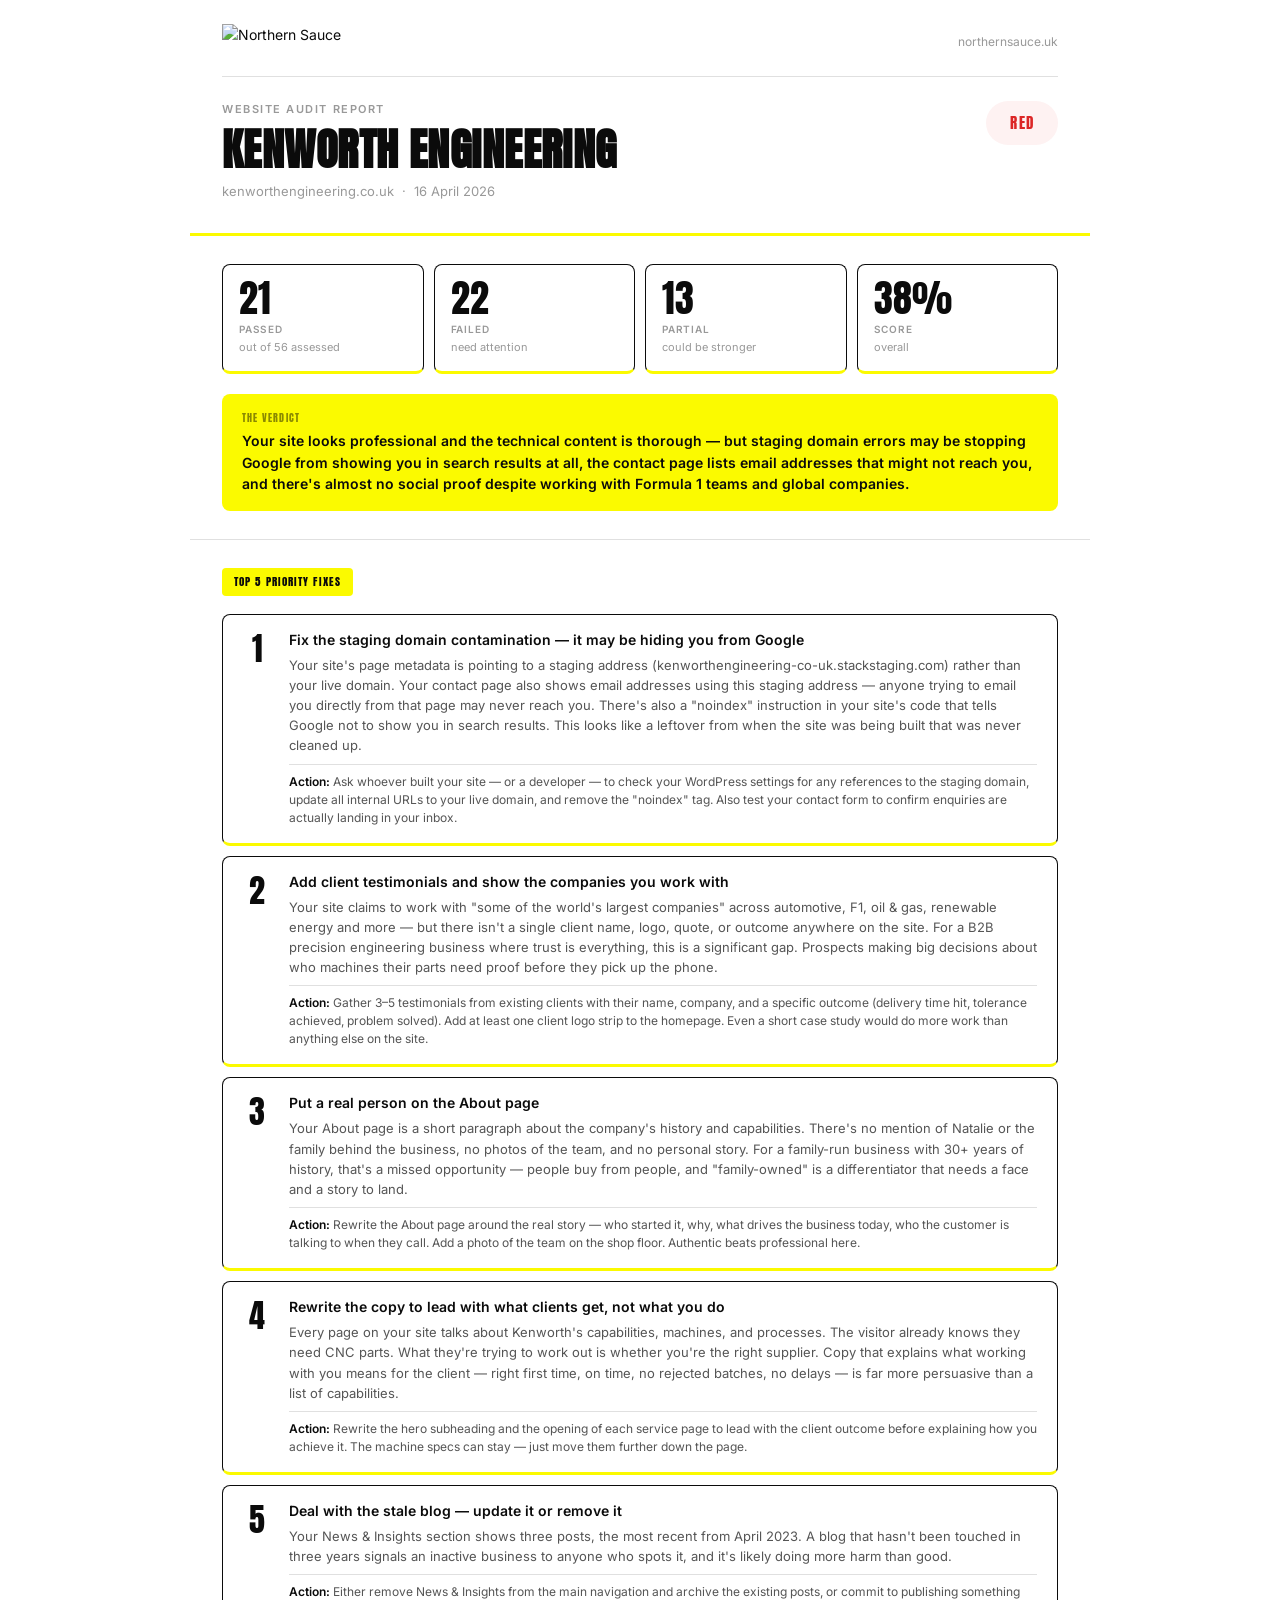
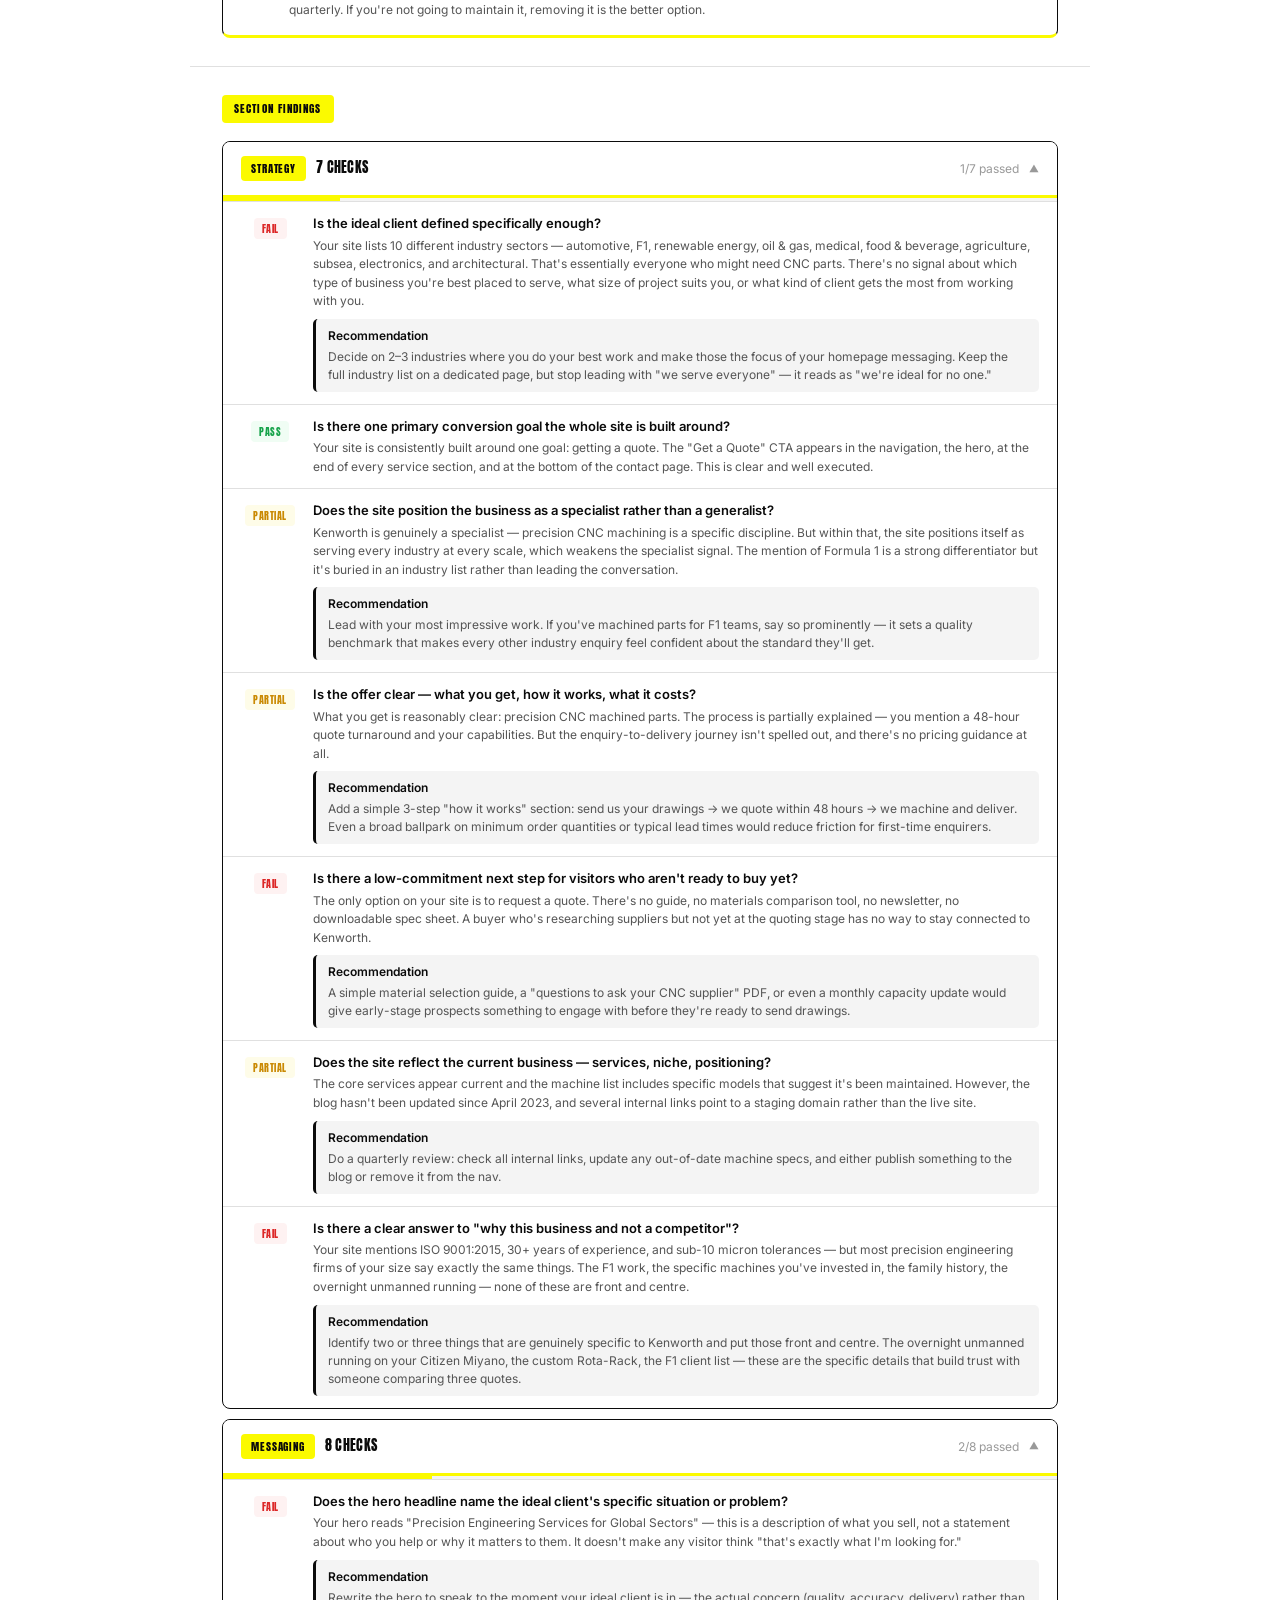
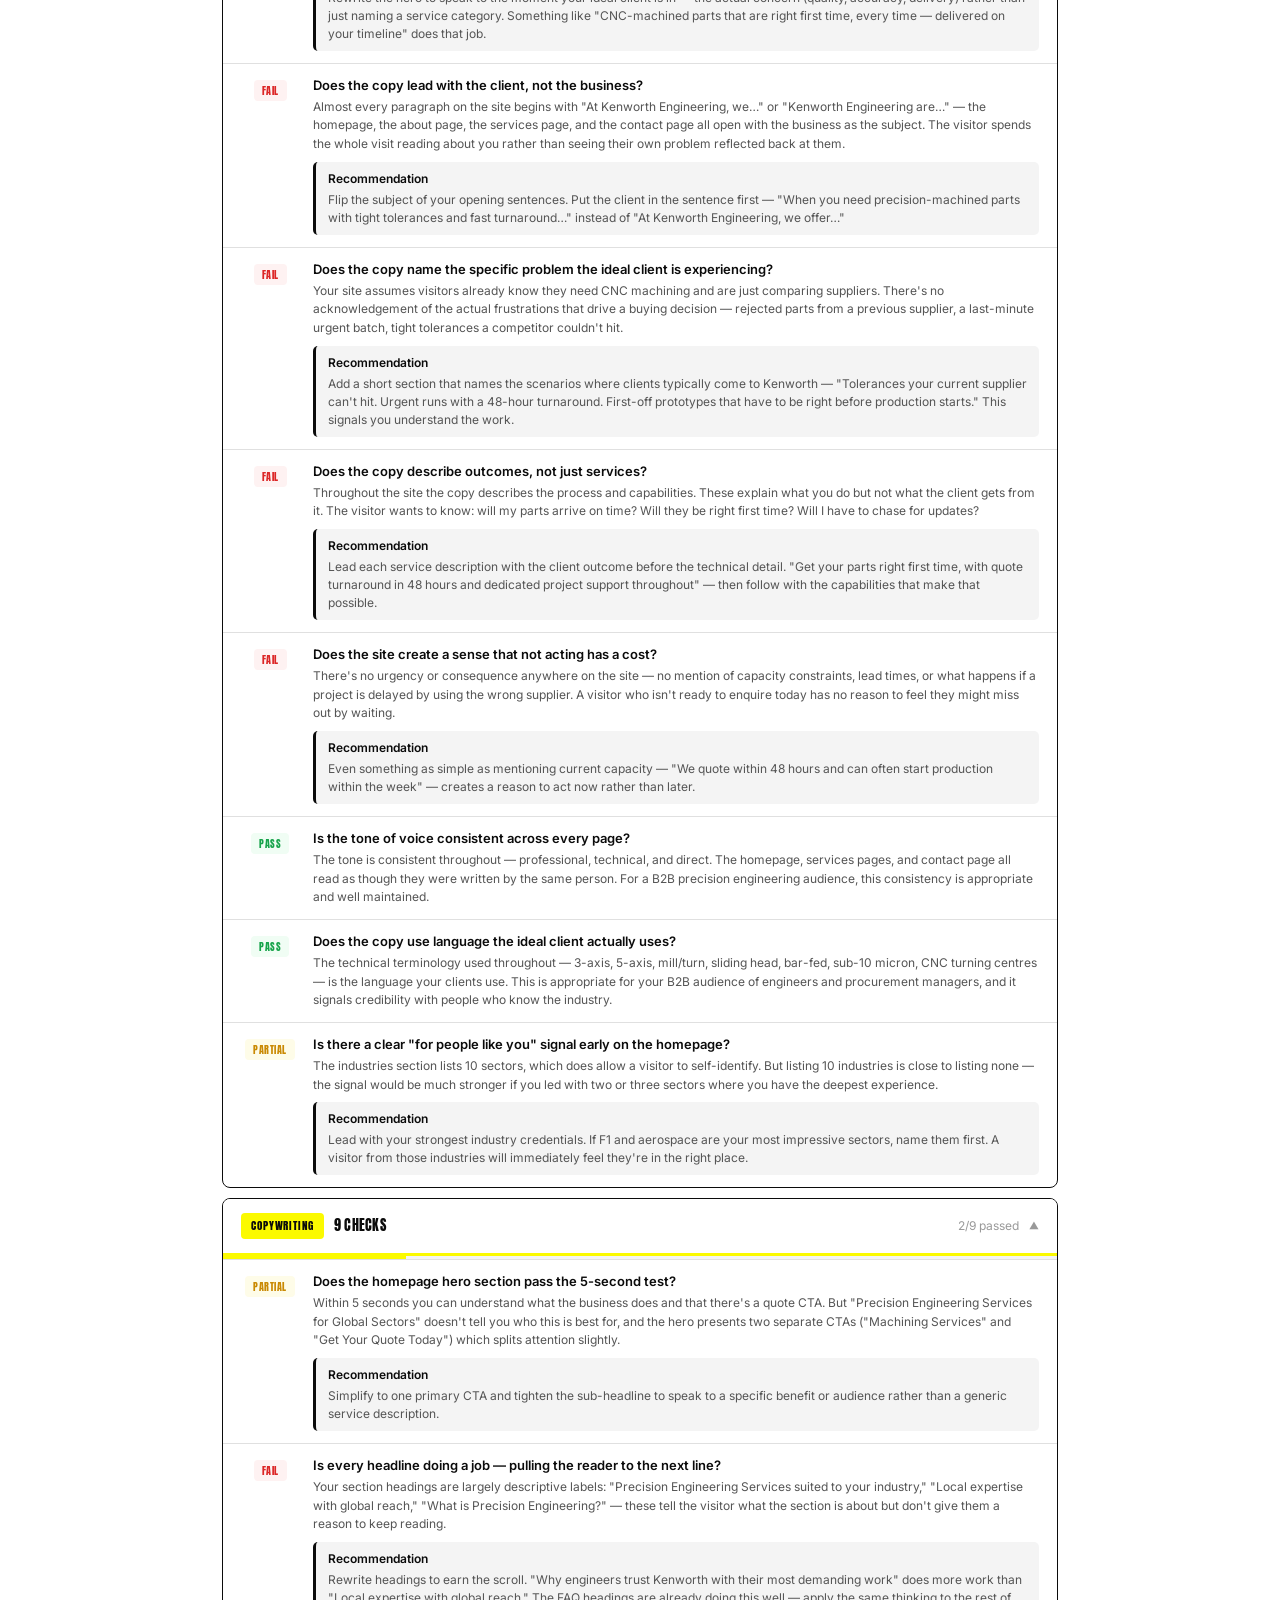
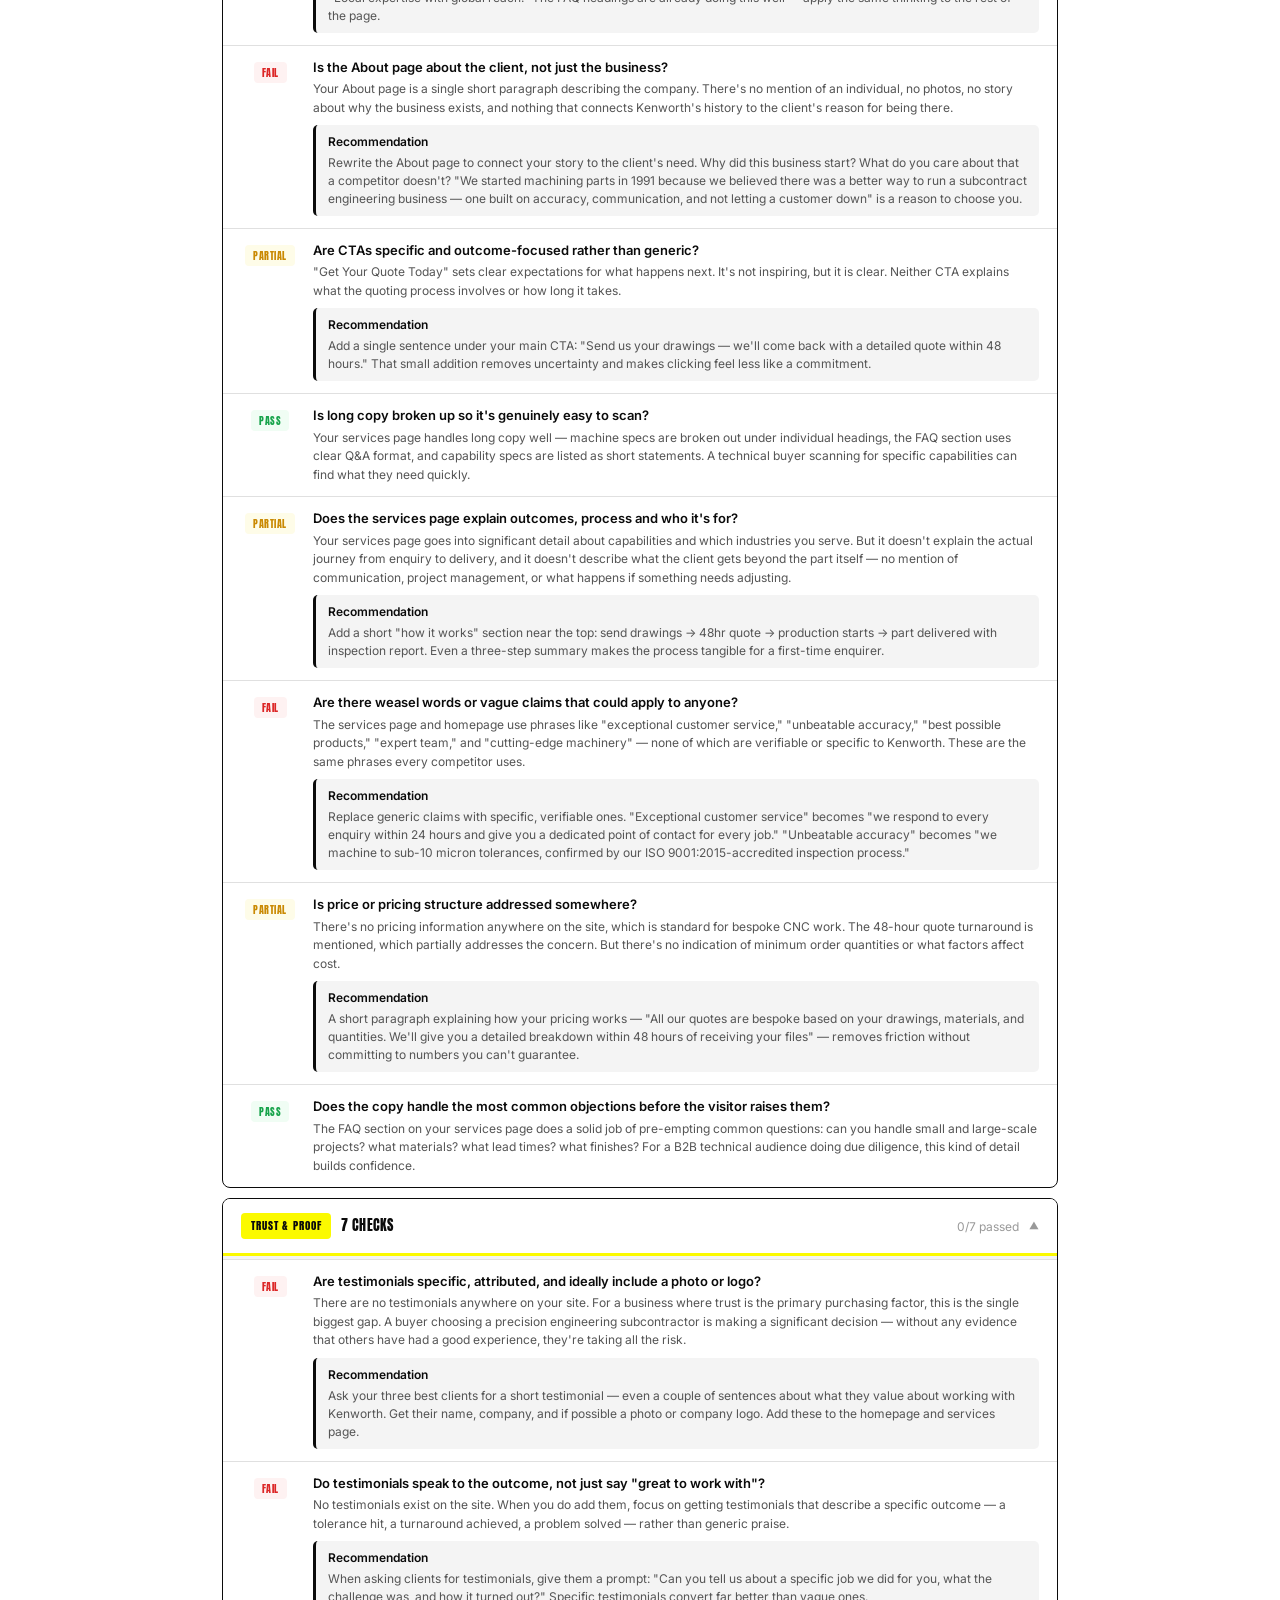
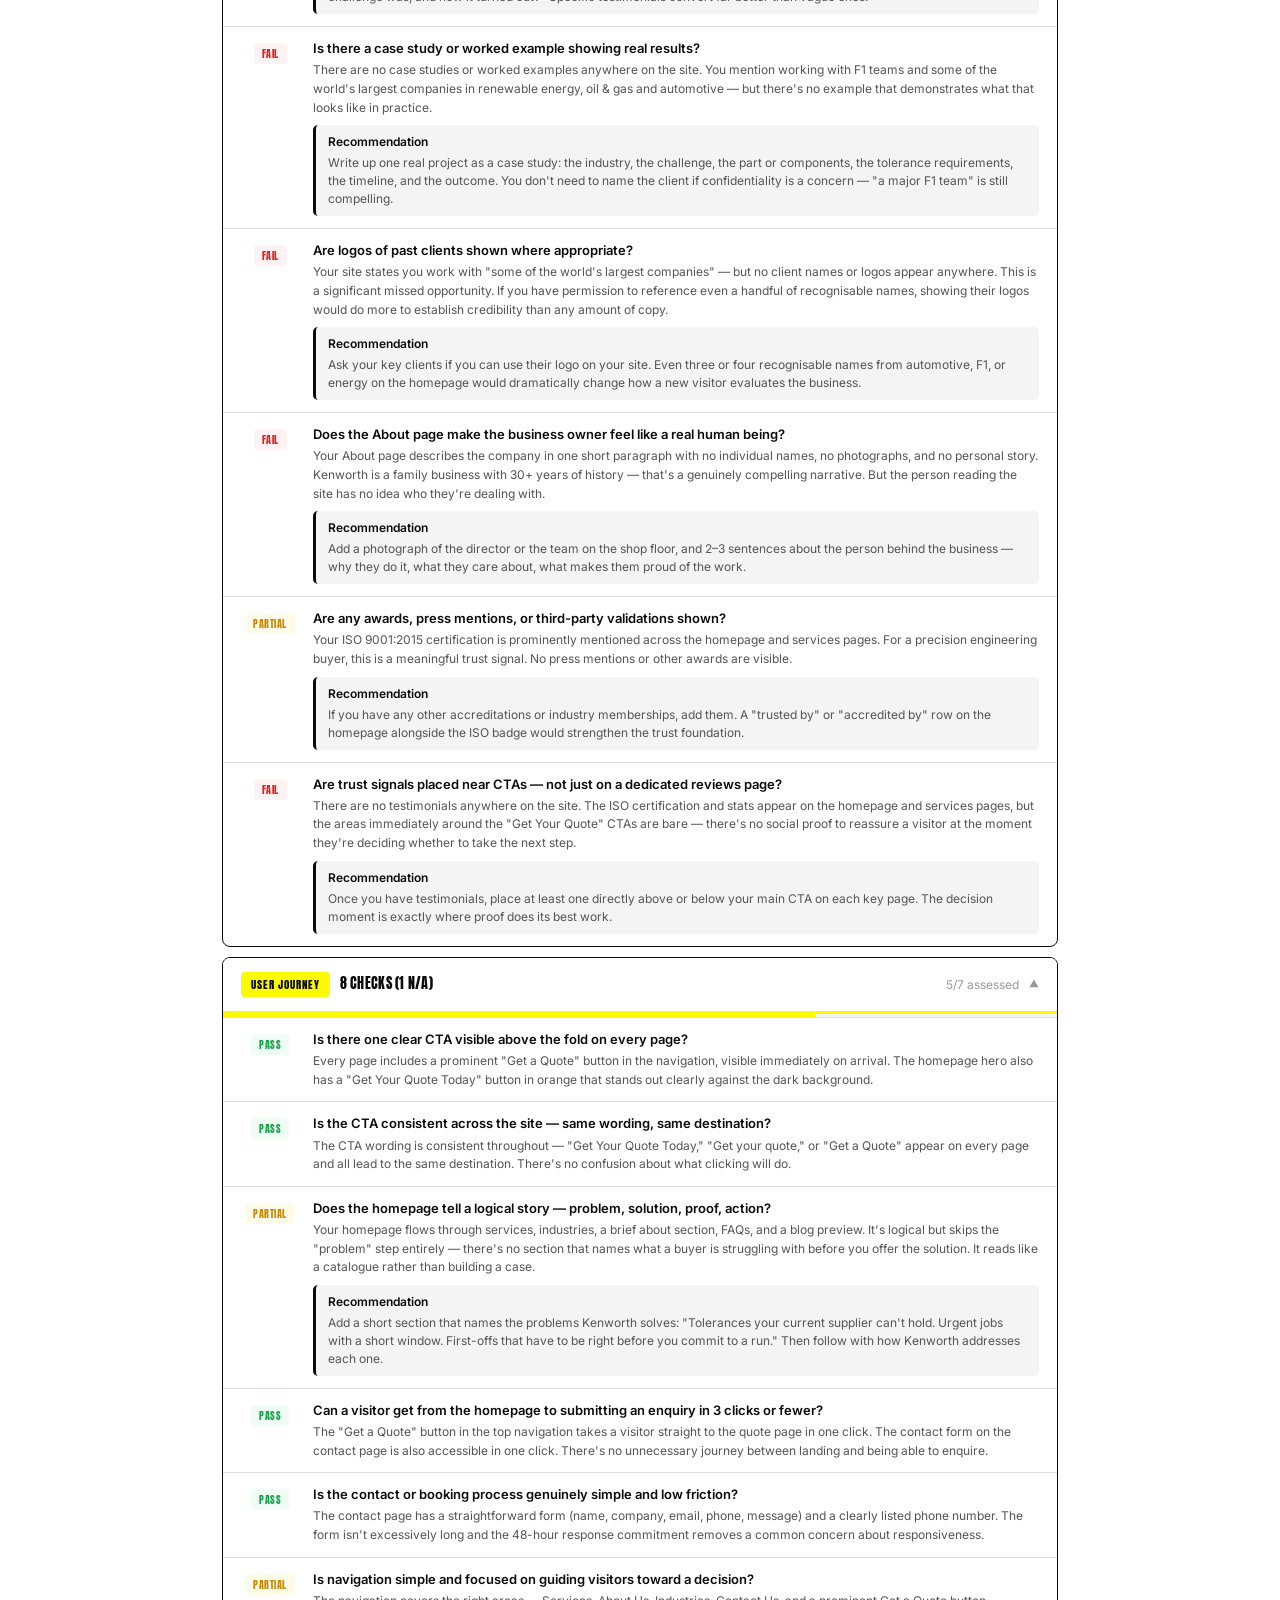
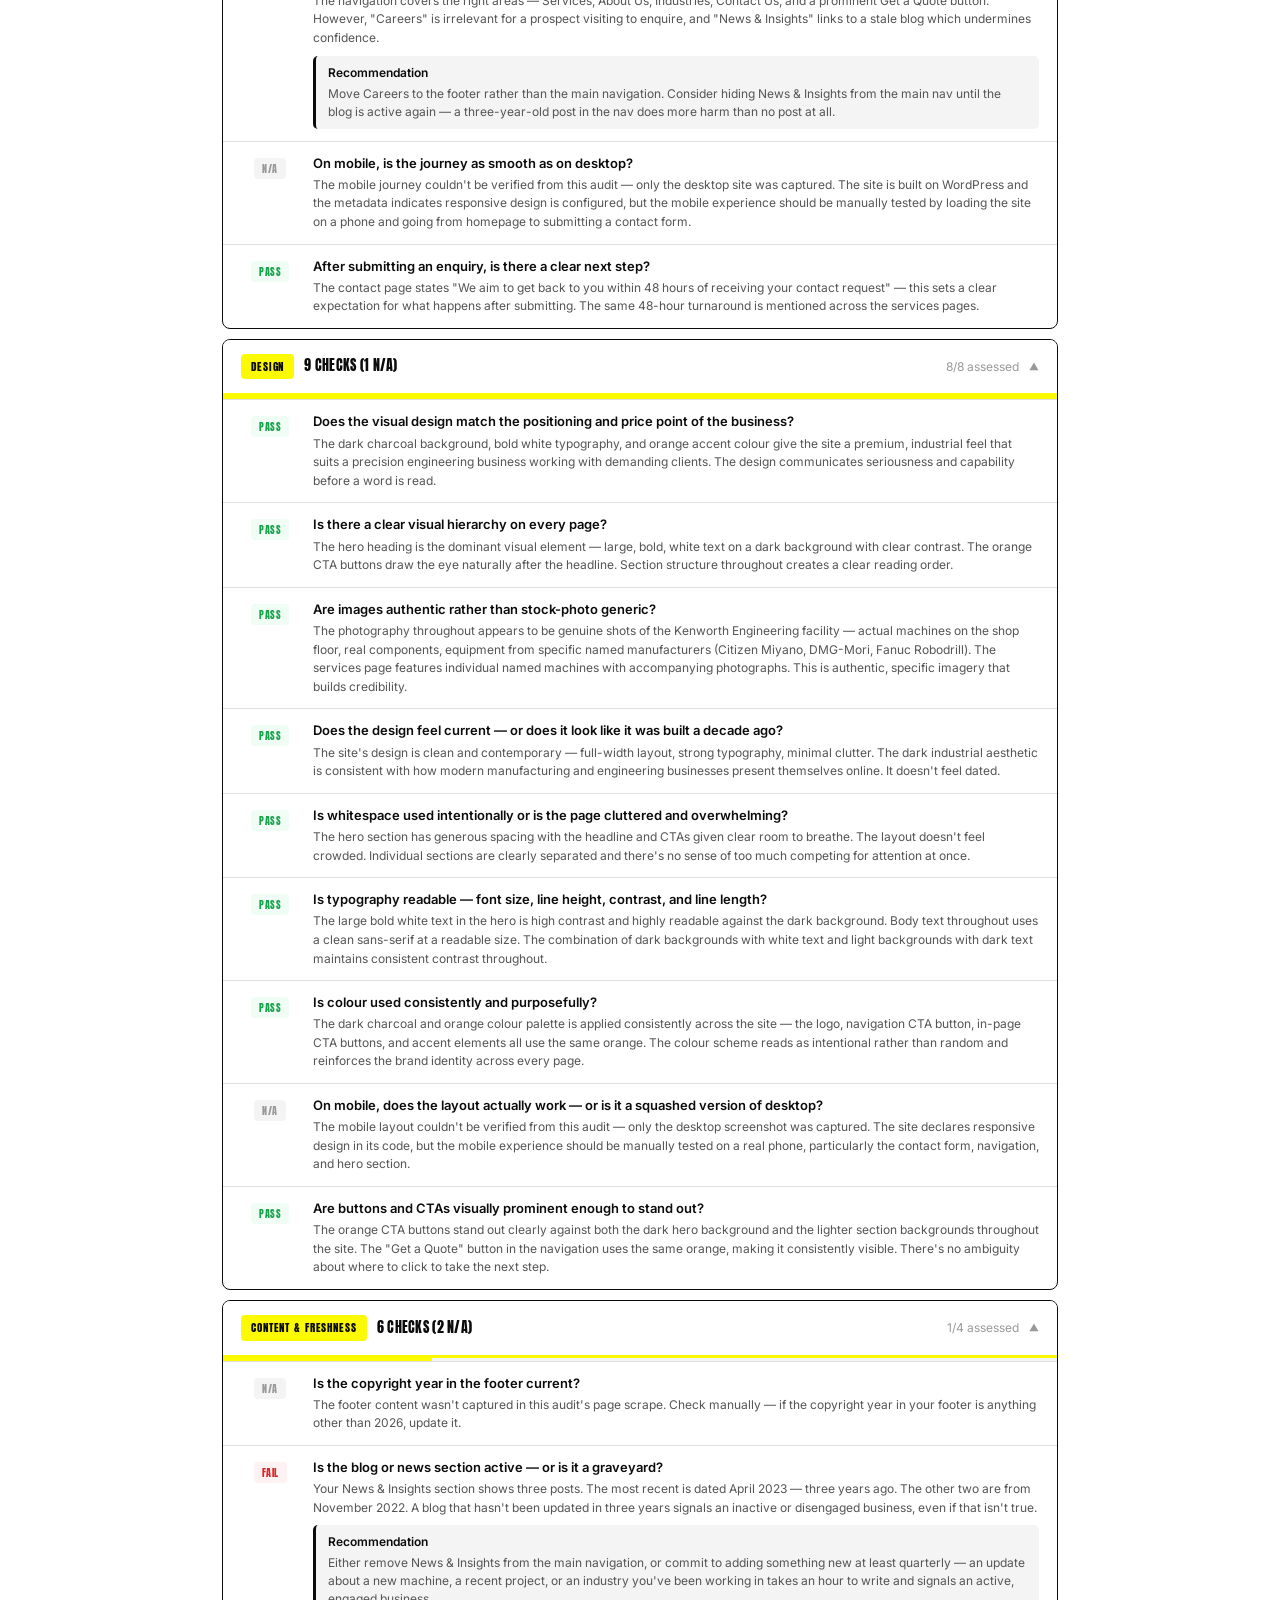
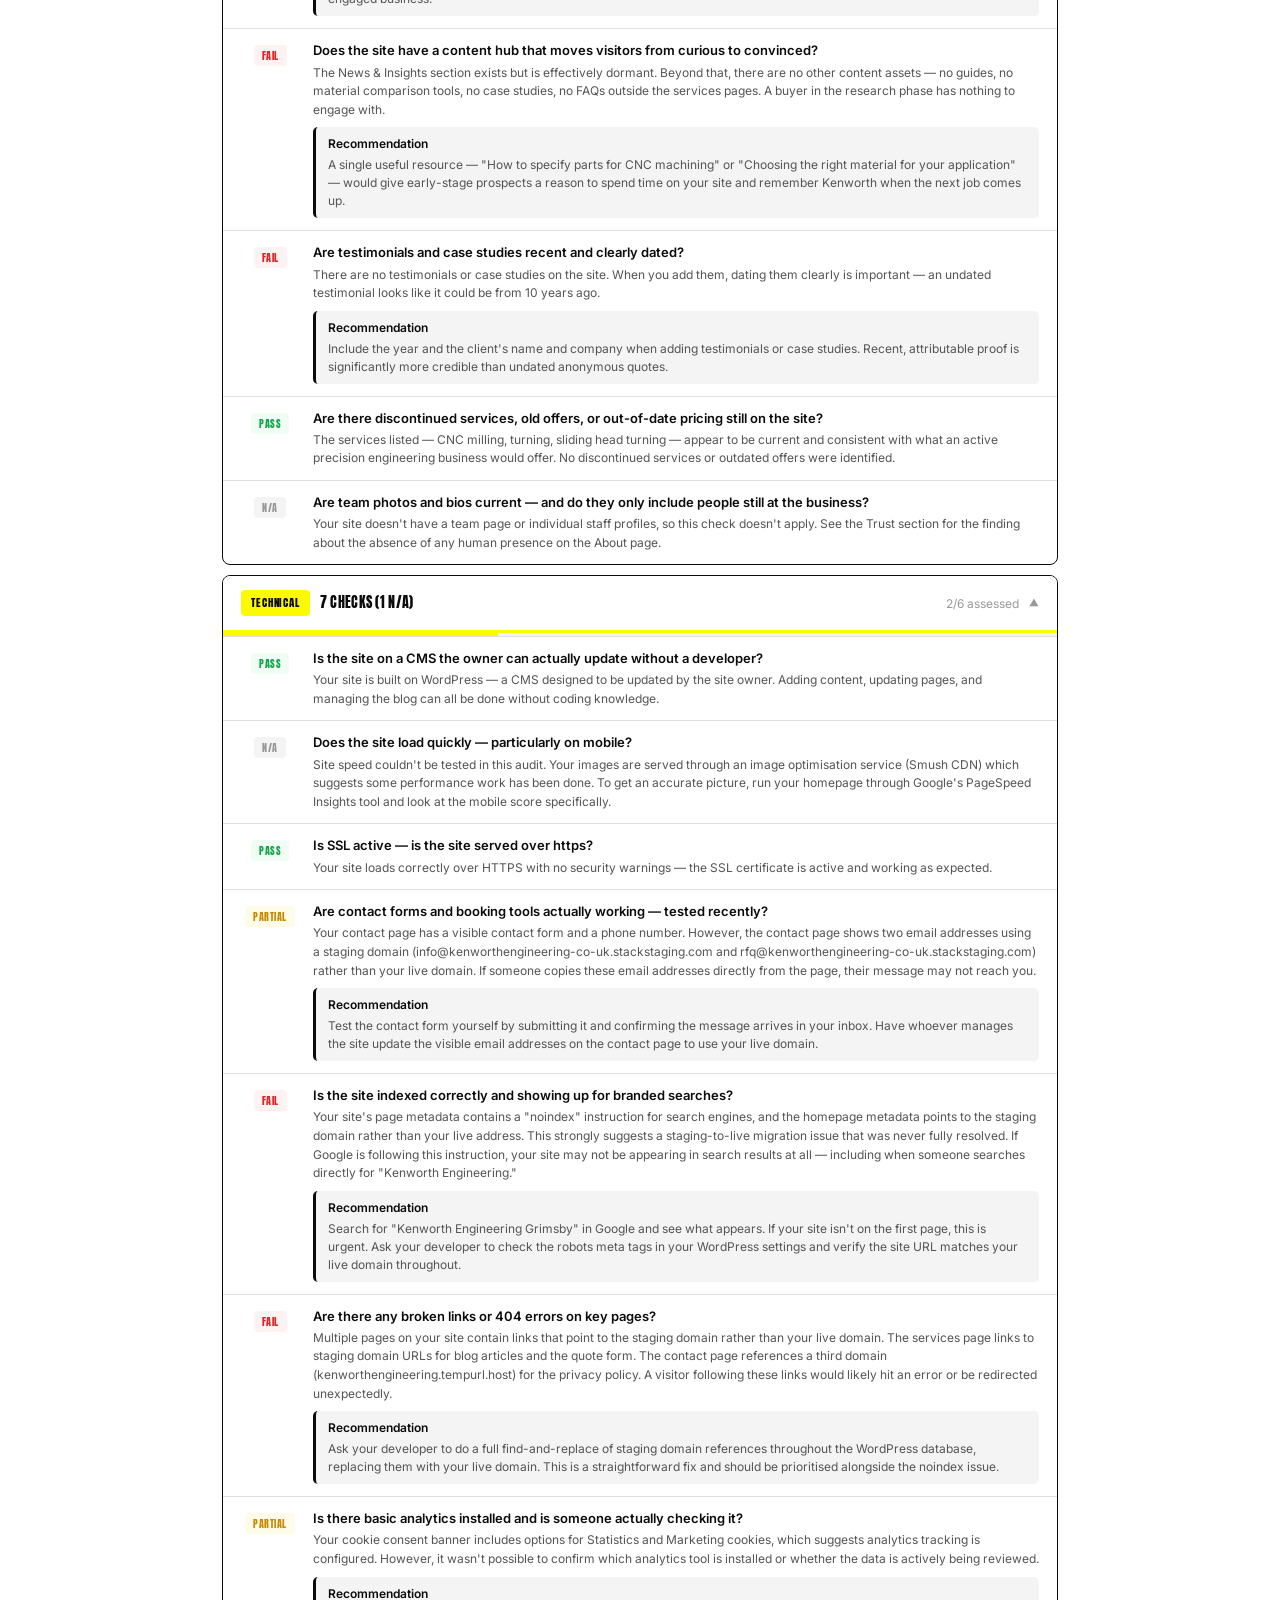
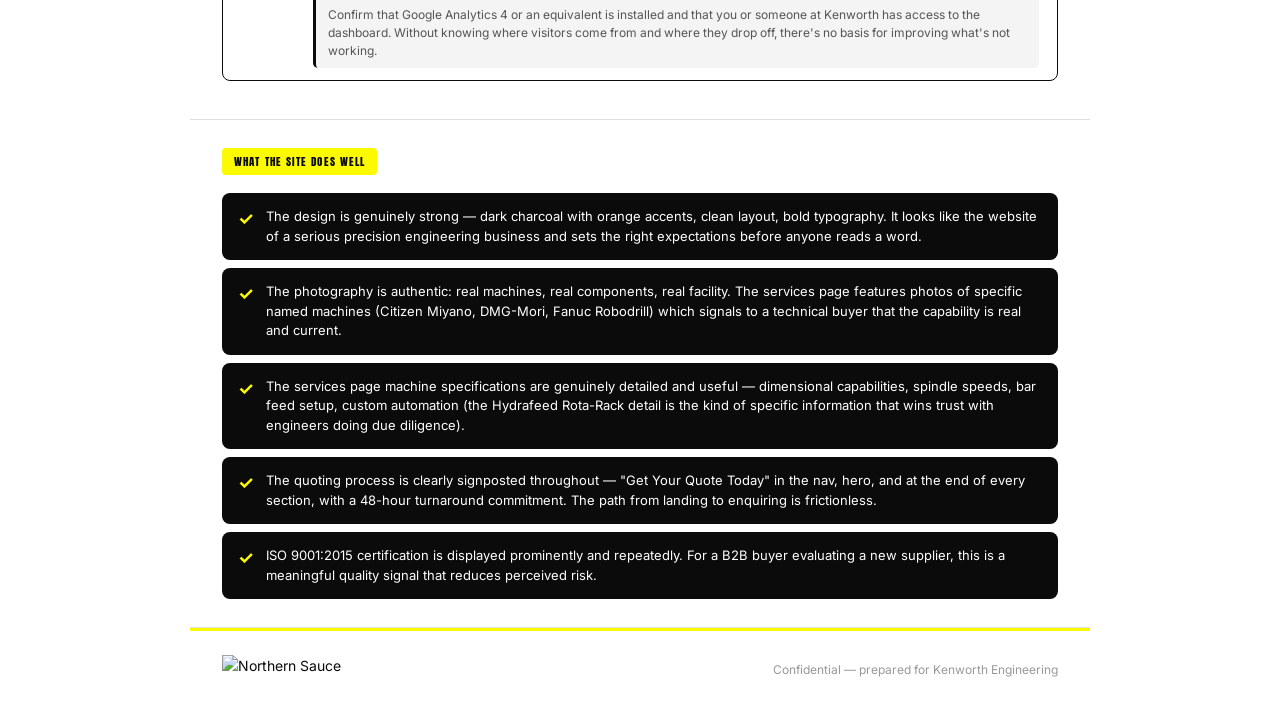
==== commit 55f0adb7: "Rebrand audit report: Kenworth Engineering 2026-04-16" ====
--- a/audits/kenworth-engineering-2026-04-16/report.html
+++ b/audits/kenworth-engineering-2026-04-16/report.html
@@ -3,1202 +3,1253 @@
 <head>
 <meta charset="UTF-8">
 <meta name="viewport" content="width=device-width, initial-scale=1.0">
-<title>Website audit report</title>
+<title>Website Audit — Kenworth Engineering · Northern Sauce</title>
+<link rel="preconnect" href="https://fonts.googleapis.com">
+<link rel="preconnect" href="https://fonts.gstatic.com" crossorigin>
+<link href="https://fonts.googleapis.com/css2?family=Anton&family=Inter:ital,wght@0,400;0,500;0,600;1,400&display=swap" rel="stylesheet">
 <style>
-  *, *::before, *::after { box-sizing: border-box; margin: 0; padding: 0; }
-
-  :root {
-    --bg: #ffffff;
-    --bg-sec: #f7f6f3;
-    --bg-ter: #f1f0ec;
-    --border: rgba(55,53,47,0.12);
-    --border-med: rgba(55,53,47,0.22);
-    --text: #37352f;
-    --text-sec: #787774;
-    --text-ter: #9b9a97;
-    --radius: 8px;
-    --radius-lg: 10px;
-    --font: 'DM Sans', -apple-system, BlinkMacSystemFont, sans-serif;
-    --pass: #1D9E75;
-    --pass-bg: #d1fae5;
-    --pass-text: #065f46;
-    --partial: #d97706;
-    --partial-bg: #fef3e2;
-    --partial-text: #8a5000;
-    --fail: #dc2626;
-    --fail-bg: #fde8e8;
-    --fail-text: #9b2020;
-    --red-rag: #dc2626;
-    --red-rag-bg: #fde8e8;
-    --amber-rag: #d97706;
-    --amber-rag-bg: #fef3e2;
-    --green-rag: #1D9E75;
-    --green-rag-bg: #d1fae5;
-  }
-
-  @import url('https://fonts.googleapis.com/css2?family=DM+Sans:wght@400;500;600&display=swap');
-
-  body {
-    font-family: var(--font);
-    background: var(--bg);
-    color: var(--text);
-    font-size: 14px;
-    line-height: 1.6;
-    padding: 32px 24px 64px;
-    max-width: 860px;
-    margin: 0 auto;
-  }
-
-  /* ── Header ── */
-  .report-header {
-    border-bottom: 1px solid var(--border);
-    padding-bottom: 24px;
-    margin-bottom: 28px;
-  }
-
-  .report-meta {
-    display: flex;
-    align-items: flex-start;
-    justify-content: space-between;
-    gap: 16px;
-    flex-wrap: wrap;
-    margin-bottom: 20px;
-  }
-
-  .report-title-block h1 {
-    font-size: 22px;
-    font-weight: 600;
-    color: var(--text);
-    margin-bottom: 4px;
-  }
-
-  .report-url {
-    font-size: 13px;
-    color: var(--text-sec);
-  }
-
-  .report-url a {
-    color: var(--text-sec);
-    text-decoration: underline;
-    text-underline-offset: 3px;
-  }
-
-  .report-date {
-    font-size: 12px;
-    color: var(--text-ter);
-    margin-top: 4px;
-  }
-
-  /* ── RAG status ── */
-  .rag-block {
-    display: flex;
-    align-items: center;
-    gap: 10px;
-    flex-shrink: 0;
-  }
-
-  .rag-pill {
-    font-size: 13px;
-    font-weight: 600;
-    padding: 6px 16px;
-    border-radius: 100px;
-    letter-spacing: 0.02em;
-  }
-
-  .rag-red    { background: var(--red-rag-bg);   color: var(--red-rag);   }
-  .rag-amber  { background: var(--amber-rag-bg); color: var(--amber-rag); }
-  .rag-green  { background: var(--green-rag-bg); color: var(--green-rag); }
-
-  /* ── Score row ── */
-  .score-row {
-    display: flex;
-    gap: 10px;
-    flex-wrap: wrap;
-  }
-
-  .score-card {
-    background: var(--bg-sec);
-    border-radius: var(--radius);
-    padding: 12px 16px;
-    flex: 1;
-    min-width: 100px;
-  }
-
-  .score-label {
-    font-size: 10px;
-    color: var(--text-ter);
-    text-transform: uppercase;
-    letter-spacing: 0.05em;
-    margin-bottom: 3px;
-  }
-
-  .score-val {
-    font-size: 22px;
-    font-weight: 600;
-    color: var(--text);
-  }
-
-  .score-sub {
-    font-size: 11px;
-    color: var(--text-ter);
-    margin-top: 1px;
-  }
-
-  /* ── Verdict ── */
-  .verdict-block {
-    background: var(--bg-sec);
-    border-radius: var(--radius-lg);
-    border-left: 3px solid var(--border-med);
-    padding: 14px 16px;
-    margin-top: 20px;
-    font-size: 14px;
-    color: var(--text);
-    font-style: italic;
-  }
-
-  .verdict-block.red    { border-left-color: var(--red-rag);   }
-  .verdict-block.amber  { border-left-color: var(--amber-rag); }
-  .verdict-block.green  { border-left-color: var(--green-rag); }
-
-  /* ── Section headings ── */
-  .section-heading {
-    font-size: 11px;
-    font-weight: 600;
-    text-transform: uppercase;
-    letter-spacing: 0.08em;
-    color: var(--text-ter);
-    margin: 28px 0 12px;
-  }
-
-  /* ── Priority fixes ── */
-  .fix-list {
-    display: flex;
-    flex-direction: column;
-    gap: 8px;
-    margin-bottom: 28px;
-  }
-
-  .fix-item {
-    border: 1px solid var(--border);
-    border-radius: var(--radius-lg);
-    padding: 14px 16px;
-    display: flex;
-    gap: 14px;
-    align-items: flex-start;
-  }
-
-  .fix-num {
-    font-size: 12px;
-    font-weight: 600;
-    color: var(--text-ter);
-    flex-shrink: 0;
-    width: 20px;
-    text-align: right;
-    padding-top: 1px;
-  }
-
-  .fix-body { flex: 1; }
-
-  .fix-title {
-    font-size: 14px;
-    font-weight: 500;
-    color: var(--text);
-    margin-bottom: 4px;
-  }
-
-  .fix-detail {
-    font-size: 13px;
-    color: var(--text-sec);
-    line-height: 1.55;
-  }
-
-  .fix-action {
-    font-size: 12px;
-    color: var(--text-ter);
-    margin-top: 6px;
-    padding-top: 6px;
-    border-top: 1px solid var(--border);
-  }
-
-  .fix-action strong {
-    color: var(--text-sec);
-    font-weight: 500;
-  }
-
-  /* ── Audit sections ── */
-  .audit-section {
-    border: 1px solid var(--border);
-    border-radius: var(--radius-lg);
-    margin-bottom: 10px;
-    overflow: hidden;
-  }
-
-  .audit-sec-head {
-    display: flex;
-    align-items: center;
-    gap: 10px;
-    padding: 12px 16px;
-    cursor: pointer;
-    user-select: none;
-    transition: background 0.1s;
-  }
-
-  .audit-sec-head:hover { background: var(--bg-sec); }
-
-  .audit-sec-head h2 {
-    font-size: 13px;
-    font-weight: 500;
-    color: var(--text);
-    flex: 1;
-  }
-
-  .sec-badge {
-    font-size: 11px;
-    font-weight: 500;
-    padding: 3px 9px;
-    border-radius: 5px;
-    white-space: nowrap;
-  }
-
-  .sec-score {
-    font-size: 12px;
-    color: var(--text-ter);
-    white-space: nowrap;
-    margin-left: auto;
-  }
-
-  .chev {
-    font-size: 10px;
-    color: var(--text-ter);
-    transition: transform 0.2s;
-  }
-
-  .chev.open { transform: rotate(180deg); }
-
-  .sec-prog-wrap { height: 3px; background: var(--bg-ter); }
-  .sec-prog-bar  { height: 3px; transition: width 0.3s; }
-
-  /* ── Findings ── */
-  .findings-list {
-    border-top: 1px solid var(--border);
-  }
-
-  .finding {
-    display: flex;
-    align-items: flex-start;
-    gap: 12px;
-    padding: 12px 16px;
-    border-bottom: 1px solid var(--border);
-  }
-
-  .finding:last-child { border-bottom: none; }
-
-  .verdict-dot {
-    flex-shrink: 0;
-    margin-top: 3px;
-    width: 60px;
-    text-align: center;
-  }
-
-  .verdict-tag {
-    font-size: 10px;
-    font-weight: 600;
-    padding: 3px 8px;
-    border-radius: 4px;
-    letter-spacing: 0.03em;
-  }
-
-  .v-pass    { background: var(--pass-bg);    color: var(--pass-text);    }
-  .v-partial { background: var(--partial-bg); color: var(--partial-text); }
-  .v-fail    { background: var(--fail-bg);    color: var(--fail-text);    }
-  .v-na      { background: var(--bg-ter);     color: var(--text-ter);     }
-
-  .finding-body { flex: 1; }
-
-  .finding-check {
-    font-size: 13.5px;
-    font-weight: 500;
-    color: var(--text);
-    margin-bottom: 4px;
-    line-height: 1.4;
-  }
-
-  .finding-note {
-    font-size: 12px;
-    color: var(--text-sec);
-    line-height: 1.55;
-  }
-
-  .finding-rec {
-    font-size: 12px;
-    color: var(--text-sec);
-    margin-top: 6px;
-    padding: 6px 10px;
-    background: var(--bg-sec);
-    border-radius: 5px;
-    border-left: 2px solid var(--border-med);
-    line-height: 1.5;
-  }
-
-  .finding-rec strong {
-    color: var(--text);
-    font-weight: 500;
-    display: block;
-    margin-bottom: 2px;
-  }
-
-  /* ── Positives ── */
-  .positives-list {
-    display: flex;
-    flex-direction: column;
-    gap: 8px;
-    margin-bottom: 28px;
-  }
-
-  .positive-item {
-    display: flex;
-    gap: 10px;
-    align-items: flex-start;
-    padding: 11px 14px;
-    background: var(--pass-bg);
-    border-radius: var(--radius);
-    font-size: 13px;
-    color: var(--pass-text);
-    line-height: 1.5;
-  }
-
-  .positive-dot {
-    font-size: 14px;
-    flex-shrink: 0;
-    margin-top: 1px;
-    color: var(--pass);
-  }
-
-  /* ── Section badges ── */
-  .b-strategy  { background: #ede9fe; color: #5b21b6; }
-  .b-messaging { background: #fde8e8; color: #9b2020; }
-  .b-copy      { background: #fef3e2; color: #8a5000; }
-  .b-trust     { background: #fce7f3; color: #9d174d; }
-  .b-journey   { background: #dbeafe; color: #1e40af; }
-  .b-design    { background: #d1fae5; color: #065f46; }
-  .b-content   { background: #f1f0ec; color: #57534e; }
-  .b-tech      { background: #ffedd5; color: #9a3412; }
-
-  /* ── Footer ── */
-  .report-footer {
-    margin-top: 40px;
-    padding-top: 20px;
-    border-top: 1px solid var(--border);
-    display: flex;
-    justify-content: space-between;
-    align-items: center;
-    flex-wrap: wrap;
-    gap: 8px;
-  }
-
-  .footer-brand {
-    font-size: 12px;
-    color: var(--text-ter);
-  }
-
-  .footer-brand strong {
-    color: var(--text-sec);
-    font-weight: 500;
-  }
-
-  @media (max-width: 560px) {
-    body { padding: 20px 14px 48px; }
-    .report-meta { flex-direction: column; }
-    .score-card { min-width: 80px; }
-  }
+
+*, *::before, *::after { box-sizing: border-box; margin: 0; padding: 0; }
+
+:root {
+  --yellow:       #fbfa00;
+  --black:        #0b0b0b;
+  --white:        #ffffff;
+  --grey:         #f4f4f4;
+  --grey-border:  #e0e0e0;
+  --grey-mid:     #999999;
+  --grey-text:    #555555;
+
+  --pass:         #16a34a;
+  --pass-bg:      #f0fdf4;
+  --pass-text:    #166534;
+  --partial:      #ca8a04;
+  --partial-bg:   #fefce8;
+  --partial-text: #854d0e;
+  --fail:         #dc2626;
+  --fail-bg:      #fef2f2;
+  --fail-text:    #991b1b;
+
+  --red-rag:      #dc2626;
+  --red-bg:       #fef2f2;
+  --amber-rag:    #d97706;
+  --amber-bg:     #fffbeb;
+  --green-rag:    #16a34a;
+  --green-bg:     #f0fdf4;
+
+  --font-head:    'Anton', sans-serif;
+  --font-body:    'Inter', -apple-system, BlinkMacSystemFont, sans-serif;
+  --radius:       6px;
+  --radius-lg:    8px;
+}
+
+body {
+  font-family: var(--font-body);
+  background: var(--white);
+  color: var(--black);
+  font-size: 14px;
+  line-height: 1.6;
+  max-width: 900px;
+  margin: 0 auto;
+}
+
+/* ── Header ── */
+.report-header {
+  background: var(--white);
+  color: var(--black);
+  padding: 24px 32px 32px;
+  border-bottom: 3px solid var(--yellow);
+}
+
+.header-brand {
+  display: flex;
+  justify-content: space-between;
+  align-items: center;
+  margin-bottom: 24px;
+  padding-bottom: 16px;
+  border-bottom: 1px solid var(--grey-border);
+}
+
+.brand-logo {
+  height: 36px;
+  width: auto;
+  display: block;
+}
+
+.brand-url {
+  font-size: 12px;
+  color: var(--grey-mid);
+}
+
+.header-main {
+  display: flex;
+  justify-content: space-between;
+  align-items: flex-end;
+  gap: 20px;
+  flex-wrap: wrap;
+}
+
+.header-eyebrow {
+  font-size: 11px;
+  font-weight: 600;
+  letter-spacing: 0.14em;
+  text-transform: uppercase;
+  color: var(--grey-mid);
+  margin-bottom: 8px;
+}
+
+.header-title {
+  font-family: var(--font-head);
+  font-size: 44px;
+  line-height: 1;
+  color: var(--black);
+  text-transform: uppercase;
+  letter-spacing: 0.01em;
+  margin-bottom: 10px;
+}
+
+.header-meta {
+  font-size: 13px;
+  color: var(--grey-mid);
+}
+
+.header-meta a { color: var(--grey-mid); text-decoration: none; }
+
+.rag-pill {
+  font-family: var(--font-head);
+  font-size: 15px;
+  letter-spacing: 0.08em;
+  text-transform: uppercase;
+  padding: 10px 24px;
+  border-radius: 100px;
+  flex-shrink: 0;
+  align-self: flex-start;
+}
+
+.rag-red   { background: var(--red-bg);   color: var(--red-rag);   }
+.rag-amber { background: var(--amber-bg); color: var(--amber-rag); }
+.rag-green { background: var(--green-bg); color: var(--green-rag); }
+
+/* ── Scores + Verdict ── */
+.scores-section {
+  padding: 28px 32px;
+  border-bottom: 1px solid var(--grey-border);
+}
+
+.score-row {
+  display: flex;
+  gap: 10px;
+  flex-wrap: wrap;
+  margin-bottom: 20px;
+}
+
+.score-card {
+  flex: 1;
+  min-width: 110px;
+  border: 1.5px solid var(--black);
+  border-bottom: 3px solid var(--yellow);
+  border-radius: var(--radius-lg);
+  padding: 14px 16px;
+  background: var(--white);
+}
+
+.score-num {
+  font-family: var(--font-head);
+  font-size: 38px;
+  line-height: 1;
+  color: var(--black);
+  margin-bottom: 4px;
+}
+
+.score-label {
+  font-size: 10px;
+  font-weight: 600;
+  text-transform: uppercase;
+  letter-spacing: 0.08em;
+  color: var(--grey-mid);
+}
+
+.score-sub {
+  font-size: 11px;
+  color: var(--grey-mid);
+  margin-top: 2px;
+}
+
+.verdict-block {
+  background: var(--yellow);
+  border-radius: var(--radius-lg);
+  padding: 16px 20px;
+}
+
+.verdict-eyebrow {
+  font-family: var(--font-head);
+  font-size: 10px;
+  letter-spacing: 0.12em;
+  text-transform: uppercase;
+  color: rgba(0,0,0,0.45);
+  display: block;
+  margin-bottom: 4px;
+}
+
+.verdict-text {
+  font-size: 14px;
+  font-weight: 600;
+  color: var(--black);
+  line-height: 1.55;
+}
+
+/* ── Content sections ── */
+.content-section {
+  padding: 28px 32px;
+  border-bottom: 1px solid var(--grey-border);
+}
+
+.content-section:last-child { border-bottom: none; }
+
+.section-label {
+  display: inline-flex;
+  align-items: center;
+  background: var(--yellow);
+  color: var(--black);
+  font-family: var(--font-head);
+  font-size: 11px;
+  letter-spacing: 0.1em;
+  text-transform: uppercase;
+  padding: 5px 12px;
+  border-radius: 4px;
+  margin-bottom: 18px;
+}
+
+/* ── Top 5 fixes ── */
+.fix-list {
+  display: flex;
+  flex-direction: column;
+  gap: 10px;
+}
+
+.fix-item {
+  border: 1.5px solid var(--black);
+  border-bottom: 3px solid var(--yellow);
+  border-radius: var(--radius-lg);
+  padding: 16px 20px;
+  display: flex;
+  gap: 18px;
+  align-items: flex-start;
+}
+
+.fix-num {
+  font-family: var(--font-head);
+  font-size: 32px;
+  line-height: 1;
+  color: var(--black);
+  flex-shrink: 0;
+  width: 28px;
+  text-align: center;
+  padding-top: 2px;
+}
+
+.fix-body { flex: 1; }
+
+.fix-title {
+  font-size: 14px;
+  font-weight: 600;
+  color: var(--black);
+  margin-bottom: 6px;
+  line-height: 1.3;
+}
+
+.fix-detail {
+  font-size: 13px;
+  color: var(--grey-text);
+  line-height: 1.55;
+}
+
+.fix-action {
+  font-size: 12px;
+  color: var(--grey-text);
+  margin-top: 8px;
+  padding-top: 8px;
+  border-top: 1px solid var(--grey-border);
+  line-height: 1.5;
+}
+
+.fix-action strong { color: var(--black); font-weight: 600; }
+
+/* ── Audit sections ── */
+.audit-section {
+  border: 1.5px solid var(--black);
+  border-radius: var(--radius-lg);
+  margin-bottom: 10px;
+  overflow: hidden;
+}
+
+.audit-sec-head {
+  display: flex;
+  align-items: center;
+  gap: 10px;
+  padding: 14px 18px;
+  cursor: pointer;
+  user-select: none;
+  background: var(--white);
+  border-bottom: 3px solid var(--yellow);
+  transition: background 0.1s;
+}
+
+.audit-sec-head:hover { background: var(--grey); }
+
+.sec-badge {
+  font-family: var(--font-head);
+  font-size: 11px;
+  letter-spacing: 0.08em;
+  text-transform: uppercase;
+  padding: 4px 10px;
+  border-radius: 4px;
+  background: var(--yellow);
+  color: var(--black);
+  flex-shrink: 0;
+}
+
+.sec-title {
+  font-family: var(--font-head);
+  font-size: 14px;
+  letter-spacing: 0.02em;
+  text-transform: uppercase;
+  flex: 1;
+  color: var(--black);
+}
+
+.sec-score {
+  font-size: 12px;
+  color: var(--grey-mid);
+  white-space: nowrap;
+}
+
+.chev {
+  font-size: 10px;
+  color: var(--grey-mid);
+  transition: transform 0.2s;
+  flex-shrink: 0;
+}
+
+.chev.open { transform: rotate(180deg); }
+
+.sec-prog-wrap { height: 3px; background: var(--grey); }
+.sec-prog-bar  { height: 3px; background: var(--yellow); }
+
+/* ── Findings ── */
+.findings-list { border-top: 1px solid var(--grey-border); }
+
+.finding {
+  display: flex;
+  align-items: flex-start;
+  gap: 14px;
+  padding: 12px 18px;
+  border-bottom: 1px solid var(--grey-border);
+}
+
+.finding:last-child { border-bottom: none; }
+
+.verdict-dot {
+  flex-shrink: 0;
+  margin-top: 3px;
+  width: 58px;
+  text-align: center;
+}
+
+.verdict-tag {
+  font-family: var(--font-head);
+  font-size: 10px;
+  letter-spacing: 0.05em;
+  text-transform: uppercase;
+  padding: 3px 8px;
+  border-radius: 4px;
+}
+
+.v-pass    { background: var(--pass-bg);    color: var(--pass);    }
+.v-partial { background: var(--partial-bg); color: var(--partial); }
+.v-fail    { background: var(--fail-bg);    color: var(--fail);    }
+.v-na      { background: var(--grey);       color: var(--grey-mid);}
+
+.finding-body { flex: 1; }
+
+.finding-check {
+  font-size: 13px;
+  font-weight: 600;
+  color: var(--black);
+  margin-bottom: 4px;
+  line-height: 1.4;
+}
+
+.finding-note {
+  font-size: 12px;
+  color: var(--grey-text);
+  line-height: 1.55;
+}
+
+.finding-rec {
+  font-size: 12px;
+  color: var(--grey-text);
+  margin-top: 8px;
+  padding: 8px 12px;
+  background: var(--grey);
+  border-radius: 5px;
+  border-left: 3px solid var(--black);
+  line-height: 1.5;
+}
+
+.finding-rec strong {
+  color: var(--black);
+  font-weight: 600;
+  display: block;
+  margin-bottom: 3px;
+}
+
+/* ── Positives ── */
+.positives-list {
+  display: flex;
+  flex-direction: column;
+  gap: 8px;
+}
+
+.positive-item {
+  display: flex;
+  gap: 12px;
+  align-items: flex-start;
+  padding: 14px 16px;
+  background: var(--black);
+  border-radius: var(--radius-lg);
+  font-size: 13px;
+  color: var(--white);
+  line-height: 1.5;
+}
+
+.positive-dot {
+  color: var(--yellow);
+  font-size: 18px;
+  flex-shrink: 0;
+  font-weight: 700;
+  line-height: 1.3;
+}
+
+/* ── Footer ── */
+.report-footer {
+  background: var(--white);
+  padding: 24px 32px;
+  border-top: 3px solid var(--yellow);
+  display: flex;
+  justify-content: space-between;
+  align-items: center;
+  flex-wrap: wrap;
+  gap: 10px;
+}
+
+.footer-logo {
+  height: 28px;
+  width: auto;
+  display: block;
+}
+
+.footer-meta {
+  font-size: 12px;
+  color: var(--grey-mid);
+}
+
+@media (max-width: 600px) {
+  .report-header, .scores-section, .content-section { padding: 20px 16px; }
+  .header-title { font-size: 30px; }
+  .score-card   { min-width: 80px; }
+  .fix-item     { flex-direction: column; gap: 8px; }
+  .fix-num      { width: auto; font-size: 24px; }
+}
+
 </style>
 </head>
 <body>
 
 <div class="report-header">
-  <div class="report-meta">
-    <div class="report-title-block">
-      <h1>Website audit — Kenworth Engineering</h1>
-      <div class="report-url"><a href="https://www.kenworthengineering.co.uk" target="_blank">kenworthengineering.co.uk</a></div>
-      <div class="report-date">Audit date: 16 April 2026 &nbsp;·&nbsp; Prepared by Northern Sauce</div>
-    </div>
-    <div class="rag-block">
-      <span class="rag-pill rag-red">Red</span>
-    </div>
-  </div>
-
+  <div class="header-brand">
+    <img src="https://northernsauce.uk/wp-content/uploads/2026/04/Ns-EmblemDark.png" alt="Northern Sauce" class="brand-logo">
+    <span class="brand-url">northernsauce.uk</span>
+  </div>
+  <div class="header-main">
+    <div>
+      <div class="header-eyebrow">Website Audit Report</div>
+      <h1 class="header-title">Kenworth Engineering</h1>
+      <div class="header-meta">
+        <a href="https://www.kenworthengineering.co.uk" target="_blank">kenworthengineering.co.uk</a>
+        &nbsp;·&nbsp; 16 April 2026
+      </div>
+    </div>
+    <span class="rag-pill rag-red">Red</span>
+  </div>
+</div>
+
+
+<div class="scores-section">
   <div class="score-row">
     <div class="score-card">
-      <div class="score-label">Checks passed</div>
-      <div class="score-val">21</div>
+      <div class="score-num">21</div>
+      <div class="score-label">Passed</div>
       <div class="score-sub">out of 56 assessed</div>
     </div>
     <div class="score-card">
-      <div class="score-label">Checks failed</div>
-      <div class="score-val">22</div>
+      <div class="score-num">22</div>
+      <div class="score-label">Failed</div>
       <div class="score-sub">need attention</div>
     </div>
     <div class="score-card">
+      <div class="score-num">13</div>
       <div class="score-label">Partial</div>
-      <div class="score-val">13</div>
       <div class="score-sub">could be stronger</div>
     </div>
     <div class="score-card">
+      <div class="score-num">38%</div>
       <div class="score-label">Score</div>
-      <div class="score-val">38%</div>
       <div class="score-sub">overall</div>
     </div>
   </div>
 
-  <div class="verdict-block red">
-    Your site looks professional and the technical content is thorough — but staging domain errors may be stopping Google from showing you in search results at all, the contact page lists email addresses that might not reach you, and there's almost no social proof despite working with Formula 1 teams and global companies.
+  <div class="verdict-block">
+    <span class="verdict-eyebrow">The verdict</span>
+    <div class="verdict-text">Your site looks professional and the technical content is thorough — but staging domain errors may be stopping Google from showing you in search results at all, the contact page lists email addresses that might not reach you, and there's almost no social proof despite working with Formula 1 teams and global companies.</div>
   </div>
 </div>
 
 
-<div class="section-heading">Top 5 priority fixes</div>
-
-<div class="fix-list">
-
-  <div class="fix-item">
-    <div class="fix-num">1</div>
-    <div class="fix-body">
-      <div class="fix-title">Fix the staging domain contamination — it may be hiding you from Google</div>
-      <div class="fix-detail">Your site's page metadata is pointing to a staging address (kenworthengineering-co-uk.stackstaging.com) rather than your live domain. Your contact page also shows email addresses and links using this staging address — anyone trying to email you directly from that page may never reach you. There's also a "noindex" instruction in your site's code that tells Google not to show you in search results. This looks like a leftover from when the site was being built that was never cleaned up. It could mean your site is effectively invisible to people searching for you.</div>
-      <div class="fix-action"><strong>Action:</strong> Ask whoever built your site — or a developer — to check your WordPress settings for any references to the staging domain, update all internal URLs to your live domain, and remove the "noindex" tag. Also test your contact form to confirm enquiries are actually landing in your inbox.</div>
-    </div>
-  </div>
-
-  <div class="fix-item">
-    <div class="fix-num">2</div>
-    <div class="fix-body">
-      <div class="fix-title">Add client testimonials and show the companies you work with</div>
-      <div class="fix-detail">Your site claims to work with "some of the world's largest companies" across automotive, F1, oil & gas, renewable energy and more — but there isn't a single client name, logo, quote, or outcome anywhere on the site. For a B2B precision engineering business where trust is everything, this is a significant gap. Prospects making big decisions about who machines their parts need proof before they pick up the phone.</div>
-      <div class="fix-action"><strong>Action:</strong> Gather 3–5 testimonials from existing clients, ideally with their name, company, and a specific outcome (delivery time hit, tolerance achieved, problem solved). Add at least one client logo strip to the homepage. Even a short case study — "we machined X for Y company, here's what was involved and what they said" — would do more work than anything else on the site.</div>
-    </div>
-  </div>
-
-  <div class="fix-item">
-    <div class="fix-num">3</div>
-    <div class="fix-body">
-      <div class="fix-title">Put a real person on the About page</div>
-      <div class="fix-detail">Your About page is a short paragraph about the company's history and capabilities. There's no mention of Natalie or the family behind the business, no photos of the team, and no personal story. For a family-run business with 30+ years of history, that's a missed opportunity — people buy from people, and "family-owned" is a differentiator that needs a face and a story to land.</div>
-      <div class="fix-action"><strong>Action:</strong> Rewrite the About page around the real story — who started it, why, what drives the business today, who the customer is talking to when they call. Add a photo of the team on the shop floor or the person they'll speak to when they enquire. This doesn't need to be polished — authentic beats professional here.</div>
-    </div>
-  </div>
-
-  <div class="fix-item">
-    <div class="fix-num">4</div>
-    <div class="fix-body">
-      <div class="fix-title">Rewrite the copy to lead with what clients get, not what you do</div>
-      <div class="fix-detail">Every page on your site — including the hero — talks about Kenworth's capabilities, machines, and processes. The visitor already knows they need CNC parts. What they're trying to work out is whether you're the right supplier. Copy that says "we manufacture parts to sub-10 micron tolerance for the world's most demanding industries" is less compelling than something that speaks to what that means for the client: right first time, on time, no rejected batches, no delays to your production line.</div>
-      <div class="fix-action"><strong>Action:</strong> Rewrite the hero subheading and the opening of each service page to lead with what the client gets — the outcome, the reassurance, the problem solved — before explaining how you do it. The machine specs and capabilities can stay, just move them further down the page.</div>
-    </div>
-  </div>
-
-  <div class="fix-item">
-    <div class="fix-num">5</div>
-    <div class="fix-body">
-      <div class="fix-title">Deal with the stale blog — update it or remove it</div>
-      <div class="fix-detail">Your News & Insights section shows three posts, the most recent from April 2023 — three years ago. A blog that hasn't been touched in three years signals an inactive business to anyone who spots it, and it's likely doing more harm than good.</div>
-      <div class="fix-action"><strong>Action:</strong> Either remove the News & Insights section from the main navigation and quietly archive it, or commit to publishing something quarterly — even a short update about a project, a new machine, or an industry sector you've been working in. If you're not going to maintain it, removing it is the better option.</div>
-    </div>
-  </div>
-
+<div class="content-section">
+  <div class="section-label">Top 5 Priority Fixes</div>
+
+  <div class="fix-list">
+
+    <div class="fix-item">
+      <div class="fix-num">1</div>
+      <div class="fix-body">
+        <div class="fix-title">Fix the staging domain contamination — it may be hiding you from Google</div>
+        <div class="fix-detail">Your site's page metadata is pointing to a staging address (kenworthengineering-co-uk.stackstaging.com) rather than your live domain. Your contact page also shows email addresses using this staging address — anyone trying to email you directly from that page may never reach you. There's also a "noindex" instruction in your site's code that tells Google not to show you in search results. This looks like a leftover from when the site was being built that was never cleaned up.</div>
+        <div class="fix-action"><strong>Action:</strong> Ask whoever built your site — or a developer — to check your WordPress settings for any references to the staging domain, update all internal URLs to your live domain, and remove the "noindex" tag. Also test your contact form to confirm enquiries are actually landing in your inbox.</div>
+      </div>
+    </div>
+
+    <div class="fix-item">
+      <div class="fix-num">2</div>
+      <div class="fix-body">
+        <div class="fix-title">Add client testimonials and show the companies you work with</div>
+        <div class="fix-detail">Your site claims to work with "some of the world's largest companies" across automotive, F1, oil & gas, renewable energy and more — but there isn't a single client name, logo, quote, or outcome anywhere on the site. For a B2B precision engineering business where trust is everything, this is a significant gap. Prospects making big decisions about who machines their parts need proof before they pick up the phone.</div>
+        <div class="fix-action"><strong>Action:</strong> Gather 3–5 testimonials from existing clients with their name, company, and a specific outcome (delivery time hit, tolerance achieved, problem solved). Add at least one client logo strip to the homepage. Even a short case study would do more work than anything else on the site.</div>
+      </div>
+    </div>
+
+    <div class="fix-item">
+      <div class="fix-num">3</div>
+      <div class="fix-body">
+        <div class="fix-title">Put a real person on the About page</div>
+        <div class="fix-detail">Your About page is a short paragraph about the company's history and capabilities. There's no mention of Natalie or the family behind the business, no photos of the team, and no personal story. For a family-run business with 30+ years of history, that's a missed opportunity — people buy from people, and "family-owned" is a differentiator that needs a face and a story to land.</div>
+        <div class="fix-action"><strong>Action:</strong> Rewrite the About page around the real story — who started it, why, what drives the business today, who the customer is talking to when they call. Add a photo of the team on the shop floor. Authentic beats professional here.</div>
+      </div>
+    </div>
+
+    <div class="fix-item">
+      <div class="fix-num">4</div>
+      <div class="fix-body">
+        <div class="fix-title">Rewrite the copy to lead with what clients get, not what you do</div>
+        <div class="fix-detail">Every page on your site talks about Kenworth's capabilities, machines, and processes. The visitor already knows they need CNC parts. What they're trying to work out is whether you're the right supplier. Copy that explains what working with you means for the client — right first time, on time, no rejected batches, no delays — is far more persuasive than a list of capabilities.</div>
+        <div class="fix-action"><strong>Action:</strong> Rewrite the hero subheading and the opening of each service page to lead with the client outcome before explaining how you achieve it. The machine specs can stay — just move them further down the page.</div>
+      </div>
+    </div>
+
+    <div class="fix-item">
+      <div class="fix-num">5</div>
+      <div class="fix-body">
+        <div class="fix-title">Deal with the stale blog — update it or remove it</div>
+        <div class="fix-detail">Your News & Insights section shows three posts, the most recent from April 2023. A blog that hasn't been touched in three years signals an inactive business to anyone who spots it, and it's likely doing more harm than good.</div>
+        <div class="fix-action"><strong>Action:</strong> Either remove News & Insights from the main navigation and archive the existing posts, or commit to publishing something quarterly. If you're not going to maintain it, removing it is the better option.</div>
+      </div>
+    </div>
+
+  </div>
 </div>
 
 
-<div class="section-heading">Section findings</div>
-
-
-<!-- ── 1. Strategy ── -->
-<div class="audit-section">
-  <div class="audit-sec-head" onclick="toggleSec('strategy')">
-    <span class="sec-badge b-strategy">Strategy</span>
-    <h2>7 checks</h2>
-    <span class="sec-score" id="score-strategy">1/7 passed</span>
-    <span class="chev open" id="chev-strategy">&#9660;</span>
-  </div>
-  <div class="sec-prog-wrap">
-    <div class="sec-prog-bar" style="width:14%;background:#7c3aed"></div>
-  </div>
-  <div class="findings-list" id="body-strategy">
-
-    <div class="finding">
-      <div class="verdict-dot"><span class="verdict-tag v-fail">Fail</span></div>
-      <div class="finding-body">
-        <div class="finding-check">Is the ideal client defined specifically enough?</div>
-        <div class="finding-note">Your site lists 10 different industry sectors you serve — automotive, F1, renewable energy, oil & gas, medical, food & beverage, agriculture, subsea, electronics, and architectural. That's essentially everyone who might need CNC parts. There's no signal about which type of business you're best placed to serve, what size of project suits you, or what kind of client gets the most from working with you.</div>
-        <div class="finding-rec"><strong>Recommendation</strong> Decide on 2–3 industries where you do your best work and where you want more clients, and make those the focus of your homepage messaging. Keep the full industry list on a dedicated page, but stop leading with "we serve everyone" — it reads as "we're ideal for no one."</div>
-      </div>
-    </div>
-
-    <div class="finding">
-      <div class="verdict-dot"><span class="verdict-tag v-pass">Pass</span></div>
-      <div class="finding-body">
-        <div class="finding-check">Is there one primary conversion goal the whole site is built around?</div>
-        <div class="finding-note">Your site is consistently built around one goal: getting a quote. The "Get a Quote" CTA appears in the navigation, the hero, at the end of every service section, and at the bottom of the contact page. The navigation also offers a direct quote path. This is clear and well executed.</div>
-      </div>
-    </div>
-
-    <div class="finding">
-      <div class="verdict-dot"><span class="verdict-tag v-partial">Partial</span></div>
-      <div class="finding-body">
-        <div class="finding-check">Does the site position the business as a specialist rather than a generalist?</div>
-        <div class="finding-note">Kenworth is genuinely a specialist — precision CNC machining is a specific discipline. But within that, the site positions itself as serving every industry at every scale, which weakens the specialist signal. The mention of Formula 1 is a strong differentiator but it's buried in an industry list rather than leading the conversation.</div>
-        <div class="finding-rec"><strong>Recommendation</strong> Lead with your most impressive work. If you've machined parts for F1 teams, say so prominently — it sets a quality benchmark that makes every other industry enquiry feel confident about the standard they'll get.</div>
-      </div>
-    </div>
-
-    <div class="finding">
-      <div class="verdict-dot"><span class="verdict-tag v-partial">Partial</span></div>
-      <div class="finding-body">
-        <div class="finding-check">Is the offer clear — what you get, how it works, what it costs?</div>
-        <div class="finding-note">What you get is reasonably clear: precision CNC machined parts and components. The process is partially explained — you mention a 48-hour quote turnaround and your capabilities. But the enquiry-to-delivery journey isn't spelled out, and there's no pricing guidance at all. For someone new to working with a CNC subcontractor, this creates uncertainty.</div>
-        <div class="finding-rec"><strong>Recommendation</strong> Add a simple 3-step "how it works" section: send us your drawings → we quote within 48 hours → we machine and deliver. Even a broad ballpark on minimum order quantities or typical lead times would reduce friction for first-time enquirers.</div>
-      </div>
-    </div>
-
-    <div class="finding">
-      <div class="verdict-dot"><span class="verdict-tag v-fail">Fail</span></div>
-      <div class="finding-body">
-        <div class="finding-check">Is there a low-commitment next step for visitors who aren't ready to buy yet?</div>
-        <div class="finding-note">The only option on your site is to request a quote — there's no guide, no materials comparison tool, no newsletter, no downloadable spec sheet. A buyer who's researching suppliers but not yet at the quoting stage has no way to stay connected to Kenworth. They'll leave and likely never come back.</div>
-        <div class="finding-rec"><strong>Recommendation</strong> A simple material selection guide, a "questions to ask your CNC supplier" PDF, or even a monthly update on capacity and capabilities would give early-stage prospects something to engage with before they're ready to send drawings.</div>
-      </div>
-    </div>
-
-    <div class="finding">
-      <div class="verdict-dot"><span class="verdict-tag v-partial">Partial</span></div>
-      <div class="finding-body">
-        <div class="finding-check">Does the site reflect the current business — services, niche, positioning?</div>
-        <div class="finding-note">The core services (CNC milling, turning, sliding head turning) appear current and the machine list includes specific models with detail that suggests it's been maintained. However, the blog hasn't been updated since April 2023, and several internal links point to a staging domain rather than the live site — which raises a question about how actively the site is being managed.</div>
-        <div class="finding-rec"><strong>Recommendation</strong> Do a quarterly review: check all internal links, update any out-of-date machine specs, and either publish something to the blog or remove it from the nav.</div>
-      </div>
-    </div>
-
-    <div class="finding">
-      <div class="verdict-dot"><span class="verdict-tag v-fail">Fail</span></div>
-      <div class="finding-body">
-        <div class="finding-check">Is there a clear answer to "why this business and not a competitor"?</div>
-        <div class="finding-note">Your site mentions ISO 9001:2015, 30+ years of experience, and sub-10 micron tolerances — all of which are true and relevant. But most precision engineering firms of your size say exactly the same things. There's nothing on the site that could only be said about Kenworth: the F1 work, the specific machines you've invested in, the family history, the fact you've built custom automation to run jobs unmanned overnight.</div>
-        <div class="finding-rec"><strong>Recommendation</strong> Identify two or three things that are genuinely specific to Kenworth — not just what you do, but how you do it differently — and put those front and centre. The overnight unmanned running on your Citizen Miyano, the custom Rota-Rack, the F1 client list — these are the kinds of specific details that build trust with someone comparing three quotes.</div>
-      </div>
-    </div>
-
+<div class="content-section">
+  <div class="section-label">Section Findings</div>
+
+
+  <!-- ── 1. Strategy ── -->
+  <div class="audit-section">
+    <div class="audit-sec-head" onclick="toggleSec('strategy')">
+      <span class="sec-badge">Strategy</span>
+      <span class="sec-title">7 checks</span>
+      <span class="sec-score">1/7 passed</span>
+      <span class="chev open" id="chev-strategy">&#9660;</span>
+    </div>
+    <div class="sec-prog-wrap"><div class="sec-prog-bar" style="width:14%"></div></div>
+    <div class="findings-list" id="body-strategy">
+
+      <div class="finding">
+        <div class="verdict-dot"><span class="verdict-tag v-fail">Fail</span></div>
+        <div class="finding-body">
+          <div class="finding-check">Is the ideal client defined specifically enough?</div>
+          <div class="finding-note">Your site lists 10 different industry sectors — automotive, F1, renewable energy, oil & gas, medical, food & beverage, agriculture, subsea, electronics, and architectural. That's essentially everyone who might need CNC parts. There's no signal about which type of business you're best placed to serve, what size of project suits you, or what kind of client gets the most from working with you.</div>
+          <div class="finding-rec"><strong>Recommendation</strong> Decide on 2–3 industries where you do your best work and make those the focus of your homepage messaging. Keep the full industry list on a dedicated page, but stop leading with "we serve everyone" — it reads as "we're ideal for no one."</div>
+        </div>
+      </div>
+
+      <div class="finding">
+        <div class="verdict-dot"><span class="verdict-tag v-pass">Pass</span></div>
+        <div class="finding-body">
+          <div class="finding-check">Is there one primary conversion goal the whole site is built around?</div>
+          <div class="finding-note">Your site is consistently built around one goal: getting a quote. The "Get a Quote" CTA appears in the navigation, the hero, at the end of every service section, and at the bottom of the contact page. This is clear and well executed.</div>
+        </div>
+      </div>
+
+      <div class="finding">
+        <div class="verdict-dot"><span class="verdict-tag v-partial">Partial</span></div>
+        <div class="finding-body">
+          <div class="finding-check">Does the site position the business as a specialist rather than a generalist?</div>
+          <div class="finding-note">Kenworth is genuinely a specialist — precision CNC machining is a specific discipline. But within that, the site positions itself as serving every industry at every scale, which weakens the specialist signal. The mention of Formula 1 is a strong differentiator but it's buried in an industry list rather than leading the conversation.</div>
+          <div class="finding-rec"><strong>Recommendation</strong> Lead with your most impressive work. If you've machined parts for F1 teams, say so prominently — it sets a quality benchmark that makes every other industry enquiry feel confident about the standard they'll get.</div>
+        </div>
+      </div>
+
+      <div class="finding">
+        <div class="verdict-dot"><span class="verdict-tag v-partial">Partial</span></div>
+        <div class="finding-body">
+          <div class="finding-check">Is the offer clear — what you get, how it works, what it costs?</div>
+          <div class="finding-note">What you get is reasonably clear: precision CNC machined parts. The process is partially explained — you mention a 48-hour quote turnaround and your capabilities. But the enquiry-to-delivery journey isn't spelled out, and there's no pricing guidance at all.</div>
+          <div class="finding-rec"><strong>Recommendation</strong> Add a simple 3-step "how it works" section: send us your drawings → we quote within 48 hours → we machine and deliver. Even a broad ballpark on minimum order quantities or typical lead times would reduce friction for first-time enquirers.</div>
+        </div>
+      </div>
+
+      <div class="finding">
+        <div class="verdict-dot"><span class="verdict-tag v-fail">Fail</span></div>
+        <div class="finding-body">
+          <div class="finding-check">Is there a low-commitment next step for visitors who aren't ready to buy yet?</div>
+          <div class="finding-note">The only option on your site is to request a quote. There's no guide, no materials comparison tool, no newsletter, no downloadable spec sheet. A buyer who's researching suppliers but not yet at the quoting stage has no way to stay connected to Kenworth.</div>
+          <div class="finding-rec"><strong>Recommendation</strong> A simple material selection guide, a "questions to ask your CNC supplier" PDF, or even a monthly capacity update would give early-stage prospects something to engage with before they're ready to send drawings.</div>
+        </div>
+      </div>
+
+      <div class="finding">
+        <div class="verdict-dot"><span class="verdict-tag v-partial">Partial</span></div>
+        <div class="finding-body">
+          <div class="finding-check">Does the site reflect the current business — services, niche, positioning?</div>
+          <div class="finding-note">The core services appear current and the machine list includes specific models that suggest it's been maintained. However, the blog hasn't been updated since April 2023, and several internal links point to a staging domain rather than the live site.</div>
+          <div class="finding-rec"><strong>Recommendation</strong> Do a quarterly review: check all internal links, update any out-of-date machine specs, and either publish something to the blog or remove it from the nav.</div>
+        </div>
+      </div>
+
+      <div class="finding">
+        <div class="verdict-dot"><span class="verdict-tag v-fail">Fail</span></div>
+        <div class="finding-body">
+          <div class="finding-check">Is there a clear answer to "why this business and not a competitor"?</div>
+          <div class="finding-note">Your site mentions ISO 9001:2015, 30+ years of experience, and sub-10 micron tolerances — but most precision engineering firms of your size say exactly the same things. The F1 work, the specific machines you've invested in, the family history, the overnight unmanned running — none of these are front and centre.</div>
+          <div class="finding-rec"><strong>Recommendation</strong> Identify two or three things that are genuinely specific to Kenworth and put those front and centre. The overnight unmanned running on your Citizen Miyano, the custom Rota-Rack, the F1 client list — these are the specific details that build trust with someone comparing three quotes.</div>
+        </div>
+      </div>
+
+    </div>
+  </div>
+
+
+  <!-- ── 2. Messaging ── -->
+  <div class="audit-section">
+    <div class="audit-sec-head" onclick="toggleSec('messaging')">
+      <span class="sec-badge">Messaging</span>
+      <span class="sec-title">8 checks</span>
+      <span class="sec-score">2/8 passed</span>
+      <span class="chev open" id="chev-messaging">&#9660;</span>
+    </div>
+    <div class="sec-prog-wrap"><div class="sec-prog-bar" style="width:25%"></div></div>
+    <div class="findings-list" id="body-messaging">
+
+      <div class="finding">
+        <div class="verdict-dot"><span class="verdict-tag v-fail">Fail</span></div>
+        <div class="finding-body">
+          <div class="finding-check">Does the hero headline name the ideal client's specific situation or problem?</div>
+          <div class="finding-note">Your hero reads "Precision Engineering Services for Global Sectors" — this is a description of what you sell, not a statement about who you help or why it matters to them. It doesn't make any visitor think "that's exactly what I'm looking for."</div>
+          <div class="finding-rec"><strong>Recommendation</strong> Rewrite the hero to speak to the moment your ideal client is in — the actual concern (quality, accuracy, delivery) rather than just naming a service category. Something like "CNC-machined parts that are right first time, every time — delivered on your timeline" does that job.</div>
+        </div>
+      </div>
+
+      <div class="finding">
+        <div class="verdict-dot"><span class="verdict-tag v-fail">Fail</span></div>
+        <div class="finding-body">
+          <div class="finding-check">Does the copy lead with the client, not the business?</div>
+          <div class="finding-note">Almost every paragraph on the site begins with "At Kenworth Engineering, we…" or "Kenworth Engineering are…" — the homepage, the about page, the services page, and the contact page all open with the business as the subject. The visitor spends the whole visit reading about you rather than seeing their own problem reflected back at them.</div>
+          <div class="finding-rec"><strong>Recommendation</strong> Flip the subject of your opening sentences. Put the client in the sentence first — "When you need precision-machined parts with tight tolerances and fast turnaround…" instead of "At Kenworth Engineering, we offer…"</div>
+        </div>
+      </div>
+
+      <div class="finding">
+        <div class="verdict-dot"><span class="verdict-tag v-fail">Fail</span></div>
+        <div class="finding-body">
+          <div class="finding-check">Does the copy name the specific problem the ideal client is experiencing?</div>
+          <div class="finding-note">Your site assumes visitors already know they need CNC machining and are just comparing suppliers. There's no acknowledgement of the actual frustrations that drive a buying decision — rejected parts from a previous supplier, a last-minute urgent batch, tight tolerances a competitor couldn't hit.</div>
+          <div class="finding-rec"><strong>Recommendation</strong> Add a short section that names the scenarios where clients typically come to Kenworth — "Tolerances your current supplier can't hit. Urgent runs with a 48-hour turnaround. First-off prototypes that have to be right before production starts." This signals you understand the work.</div>
+        </div>
+      </div>
+
+      <div class="finding">
+        <div class="verdict-dot"><span class="verdict-tag v-fail">Fail</span></div>
+        <div class="finding-body">
+          <div class="finding-check">Does the copy describe outcomes, not just services?</div>
+          <div class="finding-note">Throughout the site the copy describes the process and capabilities. These explain what you do but not what the client gets from it. The visitor wants to know: will my parts arrive on time? Will they be right first time? Will I have to chase for updates?</div>
+          <div class="finding-rec"><strong>Recommendation</strong> Lead each service description with the client outcome before the technical detail. "Get your parts right first time, with quote turnaround in 48 hours and dedicated project support throughout" — then follow with the capabilities that make that possible.</div>
+        </div>
+      </div>
+
+      <div class="finding">
+        <div class="verdict-dot"><span class="verdict-tag v-fail">Fail</span></div>
+        <div class="finding-body">
+          <div class="finding-check">Does the site create a sense that not acting has a cost?</div>
+          <div class="finding-note">There's no urgency or consequence anywhere on the site — no mention of capacity constraints, lead times, or what happens if a project is delayed by using the wrong supplier. A visitor who isn't ready to enquire today has no reason to feel they might miss out by waiting.</div>
+          <div class="finding-rec"><strong>Recommendation</strong> Even something as simple as mentioning current capacity — "We quote within 48 hours and can often start production within the week" — creates a reason to act now rather than later.</div>
+        </div>
+      </div>
+
+      <div class="finding">
+        <div class="verdict-dot"><span class="verdict-tag v-pass">Pass</span></div>
+        <div class="finding-body">
+          <div class="finding-check">Is the tone of voice consistent across every page?</div>
+          <div class="finding-note">The tone is consistent throughout — professional, technical, and direct. The homepage, services pages, and contact page all read as though they were written by the same person. For a B2B precision engineering audience, this consistency is appropriate and well maintained.</div>
+        </div>
+      </div>
+
+      <div class="finding">
+        <div class="verdict-dot"><span class="verdict-tag v-pass">Pass</span></div>
+        <div class="finding-body">
+          <div class="finding-check">Does the copy use language the ideal client actually uses?</div>
+          <div class="finding-note">The technical terminology used throughout — 3-axis, 5-axis, mill/turn, sliding head, bar-fed, sub-10 micron, CNC turning centres — is the language your clients use. This is appropriate for your B2B audience of engineers and procurement managers, and it signals credibility with people who know the industry.</div>
+        </div>
+      </div>
+
+      <div class="finding">
+        <div class="verdict-dot"><span class="verdict-tag v-partial">Partial</span></div>
+        <div class="finding-body">
+          <div class="finding-check">Is there a clear "for people like you" signal early on the homepage?</div>
+          <div class="finding-note">The industries section lists 10 sectors, which does allow a visitor to self-identify. But listing 10 industries is close to listing none — the signal would be much stronger if you led with two or three sectors where you have the deepest experience.</div>
+          <div class="finding-rec"><strong>Recommendation</strong> Lead with your strongest industry credentials. If F1 and aerospace are your most impressive sectors, name them first. A visitor from those industries will immediately feel they're in the right place.</div>
+        </div>
+      </div>
+
+    </div>
+  </div>
+
+
+  <!-- ── 3. Copywriting ── -->
+  <div class="audit-section">
+    <div class="audit-sec-head" onclick="toggleSec('copy')">
+      <span class="sec-badge">Copywriting</span>
+      <span class="sec-title">9 checks</span>
+      <span class="sec-score">2/9 passed</span>
+      <span class="chev open" id="chev-copy">&#9660;</span>
+    </div>
+    <div class="sec-prog-wrap"><div class="sec-prog-bar" style="width:22%"></div></div>
+    <div class="findings-list" id="body-copy">
+
+      <div class="finding">
+        <div class="verdict-dot"><span class="verdict-tag v-partial">Partial</span></div>
+        <div class="finding-body">
+          <div class="finding-check">Does the homepage hero section pass the 5-second test?</div>
+          <div class="finding-note">Within 5 seconds you can understand what the business does and that there's a quote CTA. But "Precision Engineering Services for Global Sectors" doesn't tell you who this is best for, and the hero presents two separate CTAs ("Machining Services" and "Get Your Quote Today") which splits attention slightly.</div>
+          <div class="finding-rec"><strong>Recommendation</strong> Simplify to one primary CTA and tighten the sub-headline to speak to a specific benefit or audience rather than a generic service description.</div>
+        </div>
+      </div>
+
+      <div class="finding">
+        <div class="verdict-dot"><span class="verdict-tag v-fail">Fail</span></div>
+        <div class="finding-body">
+          <div class="finding-check">Is every headline doing a job — pulling the reader to the next line?</div>
+          <div class="finding-note">Your section headings are largely descriptive labels: "Precision Engineering Services suited to your industry," "Local expertise with global reach," "What is Precision Engineering?" — these tell the visitor what the section is about but don't give them a reason to keep reading.</div>
+          <div class="finding-rec"><strong>Recommendation</strong> Rewrite headings to earn the scroll. "Why engineers trust Kenworth with their most demanding work" does more work than "Local expertise with global reach." The FAQ headings are already doing this well — apply the same thinking to the rest of the page.</div>
+        </div>
+      </div>
+
+      <div class="finding">
+        <div class="verdict-dot"><span class="verdict-tag v-fail">Fail</span></div>
+        <div class="finding-body">
+          <div class="finding-check">Is the About page about the client, not just the business?</div>
+          <div class="finding-note">Your About page is a single short paragraph describing the company. There's no mention of an individual, no photos, no story about why the business exists, and nothing that connects Kenworth's history to the client's reason for being there.</div>
+          <div class="finding-rec"><strong>Recommendation</strong> Rewrite the About page to connect your story to the client's need. Why did this business start? What do you care about that a competitor doesn't? "We started machining parts in 1991 because we believed there was a better way to run a subcontract engineering business — one built on accuracy, communication, and not letting a customer down" is a reason to choose you.</div>
+        </div>
+      </div>
+
+      <div class="finding">
+        <div class="verdict-dot"><span class="verdict-tag v-partial">Partial</span></div>
+        <div class="finding-body">
+          <div class="finding-check">Are CTAs specific and outcome-focused rather than generic?</div>
+          <div class="finding-note">"Get Your Quote Today" sets clear expectations for what happens next. It's not inspiring, but it is clear. Neither CTA explains what the quoting process involves or how long it takes.</div>
+          <div class="finding-rec"><strong>Recommendation</strong> Add a single sentence under your main CTA: "Send us your drawings — we'll come back with a detailed quote within 48 hours." That small addition removes uncertainty and makes clicking feel less like a commitment.</div>
+        </div>
+      </div>
+
+      <div class="finding">
+        <div class="verdict-dot"><span class="verdict-tag v-pass">Pass</span></div>
+        <div class="finding-body">
+          <div class="finding-check">Is long copy broken up so it's genuinely easy to scan?</div>
+          <div class="finding-note">Your services page handles long copy well — machine specs are broken out under individual headings, the FAQ section uses clear Q&A format, and capability specs are listed as short statements. A technical buyer scanning for specific capabilities can find what they need quickly.</div>
+        </div>
+      </div>
+
+      <div class="finding">
+        <div class="verdict-dot"><span class="verdict-tag v-partial">Partial</span></div>
+        <div class="finding-body">
+          <div class="finding-check">Does the services page explain outcomes, process and who it's for?</div>
+          <div class="finding-note">Your services page goes into significant detail about capabilities and which industries you serve. But it doesn't explain the actual journey from enquiry to delivery, and it doesn't describe what the client gets beyond the part itself — no mention of communication, project management, or what happens if something needs adjusting.</div>
+          <div class="finding-rec"><strong>Recommendation</strong> Add a short "how it works" section near the top: send drawings → 48hr quote → production starts → part delivered with inspection report. Even a three-step summary makes the process tangible for a first-time enquirer.</div>
+        </div>
+      </div>
+
+      <div class="finding">
+        <div class="verdict-dot"><span class="verdict-tag v-fail">Fail</span></div>
+        <div class="finding-body">
+          <div class="finding-check">Are there weasel words or vague claims that could apply to anyone?</div>
+          <div class="finding-note">The services page and homepage use phrases like "exceptional customer service," "unbeatable accuracy," "best possible products," "expert team," and "cutting-edge machinery" — none of which are verifiable or specific to Kenworth. These are the same phrases every competitor uses.</div>
+          <div class="finding-rec"><strong>Recommendation</strong> Replace generic claims with specific, verifiable ones. "Exceptional customer service" becomes "we respond to every enquiry within 24 hours and give you a dedicated point of contact for every job." "Unbeatable accuracy" becomes "we machine to sub-10 micron tolerances, confirmed by our ISO 9001:2015-accredited inspection process."</div>
+        </div>
+      </div>
+
+      <div class="finding">
+        <div class="verdict-dot"><span class="verdict-tag v-partial">Partial</span></div>
+        <div class="finding-body">
+          <div class="finding-check">Is price or pricing structure addressed somewhere?</div>
+          <div class="finding-note">There's no pricing information anywhere on the site, which is standard for bespoke CNC work. The 48-hour quote turnaround is mentioned, which partially addresses the concern. But there's no indication of minimum order quantities or what factors affect cost.</div>
+          <div class="finding-rec"><strong>Recommendation</strong> A short paragraph explaining how your pricing works — "All our quotes are bespoke based on your drawings, materials, and quantities. We'll give you a detailed breakdown within 48 hours of receiving your files" — removes friction without committing to numbers you can't guarantee.</div>
+        </div>
+      </div>
+
+      <div class="finding">
+        <div class="verdict-dot"><span class="verdict-tag v-pass">Pass</span></div>
+        <div class="finding-body">
+          <div class="finding-check">Does the copy handle the most common objections before the visitor raises them?</div>
+          <div class="finding-note">The FAQ section on your services page does a solid job of pre-empting common questions: can you handle small and large-scale projects? what materials? what lead times? what finishes? For a B2B technical audience doing due diligence, this kind of detail builds confidence.</div>
+        </div>
+      </div>
+
+    </div>
+  </div>
+
+
+  <!-- ── 4. Trust & proof ── -->
+  <div class="audit-section">
+    <div class="audit-sec-head" onclick="toggleSec('trust')">
+      <span class="sec-badge">Trust &amp; Proof</span>
+      <span class="sec-title">7 checks</span>
+      <span class="sec-score">0/7 passed</span>
+      <span class="chev open" id="chev-trust">&#9660;</span>
+    </div>
+    <div class="sec-prog-wrap"><div class="sec-prog-bar" style="width:0%"></div></div>
+    <div class="findings-list" id="body-trust">
+
+      <div class="finding">
+        <div class="verdict-dot"><span class="verdict-tag v-fail">Fail</span></div>
+        <div class="finding-body">
+          <div class="finding-check">Are testimonials specific, attributed, and ideally include a photo or logo?</div>
+          <div class="finding-note">There are no testimonials anywhere on your site. For a business where trust is the primary purchasing factor, this is the single biggest gap. A buyer choosing a precision engineering subcontractor is making a significant decision — without any evidence that others have had a good experience, they're taking all the risk.</div>
+          <div class="finding-rec"><strong>Recommendation</strong> Ask your three best clients for a short testimonial — even a couple of sentences about what they value about working with Kenworth. Get their name, company, and if possible a photo or company logo. Add these to the homepage and services page.</div>
+        </div>
+      </div>
+
+      <div class="finding">
+        <div class="verdict-dot"><span class="verdict-tag v-fail">Fail</span></div>
+        <div class="finding-body">
+          <div class="finding-check">Do testimonials speak to the outcome, not just say "great to work with"?</div>
+          <div class="finding-note">No testimonials exist on the site. When you do add them, focus on getting testimonials that describe a specific outcome — a tolerance hit, a turnaround achieved, a problem solved — rather than generic praise.</div>
+          <div class="finding-rec"><strong>Recommendation</strong> When asking clients for testimonials, give them a prompt: "Can you tell us about a specific job we did for you, what the challenge was, and how it turned out?" Specific testimonials convert far better than vague ones.</div>
+        </div>
+      </div>
+
+      <div class="finding">
+        <div class="verdict-dot"><span class="verdict-tag v-fail">Fail</span></div>
+        <div class="finding-body">
+          <div class="finding-check">Is there a case study or worked example showing real results?</div>
+          <div class="finding-note">There are no case studies or worked examples anywhere on the site. You mention working with F1 teams and some of the world's largest companies in renewable energy, oil & gas and automotive — but there's no example that demonstrates what that looks like in practice.</div>
+          <div class="finding-rec"><strong>Recommendation</strong> Write up one real project as a case study: the industry, the challenge, the part or components, the tolerance requirements, the timeline, and the outcome. You don't need to name the client if confidentiality is a concern — "a major F1 team" is still compelling.</div>
+        </div>
+      </div>
+
+      <div class="finding">
+        <div class="verdict-dot"><span class="verdict-tag v-fail">Fail</span></div>
+        <div class="finding-body">
+          <div class="finding-check">Are logos of past clients shown where appropriate?</div>
+          <div class="finding-note">Your site states you work with "some of the world's largest companies" — but no client names or logos appear anywhere. This is a significant missed opportunity. If you have permission to reference even a handful of recognisable names, showing their logos would do more to establish credibility than any amount of copy.</div>
+          <div class="finding-rec"><strong>Recommendation</strong> Ask your key clients if you can use their logo on your site. Even three or four recognisable names from automotive, F1, or energy on the homepage would dramatically change how a new visitor evaluates the business.</div>
+        </div>
+      </div>
+
+      <div class="finding">
+        <div class="verdict-dot"><span class="verdict-tag v-fail">Fail</span></div>
+        <div class="finding-body">
+          <div class="finding-check">Does the About page make the business owner feel like a real human being?</div>
+          <div class="finding-note">Your About page describes the company in one short paragraph with no individual names, no photographs, and no personal story. Kenworth is a family business with 30+ years of history — that's a genuinely compelling narrative. But the person reading the site has no idea who they're dealing with.</div>
+          <div class="finding-rec"><strong>Recommendation</strong> Add a photograph of the director or the team on the shop floor, and 2–3 sentences about the person behind the business — why they do it, what they care about, what makes them proud of the work.</div>
+        </div>
+      </div>
+
+      <div class="finding">
+        <div class="verdict-dot"><span class="verdict-tag v-partial">Partial</span></div>
+        <div class="finding-body">
+          <div class="finding-check">Are any awards, press mentions, or third-party validations shown?</div>
+          <div class="finding-note">Your ISO 9001:2015 certification is prominently mentioned across the homepage and services pages. For a precision engineering buyer, this is a meaningful trust signal. No press mentions or other awards are visible.</div>
+          <div class="finding-rec"><strong>Recommendation</strong> If you have any other accreditations or industry memberships, add them. A "trusted by" or "accredited by" row on the homepage alongside the ISO badge would strengthen the trust foundation.</div>
+        </div>
+      </div>
+
+      <div class="finding">
+        <div class="verdict-dot"><span class="verdict-tag v-fail">Fail</span></div>
+        <div class="finding-body">
+          <div class="finding-check">Are trust signals placed near CTAs — not just on a dedicated reviews page?</div>
+          <div class="finding-note">There are no testimonials anywhere on the site. The ISO certification and stats appear on the homepage and services pages, but the areas immediately around the "Get Your Quote" CTAs are bare — there's no social proof to reassure a visitor at the moment they're deciding whether to take the next step.</div>
+          <div class="finding-rec"><strong>Recommendation</strong> Once you have testimonials, place at least one directly above or below your main CTA on each key page. The decision moment is exactly where proof does its best work.</div>
+        </div>
+      </div>
+
+    </div>
+  </div>
+
+
+  <!-- ── 5. User journey ── -->
+  <div class="audit-section">
+    <div class="audit-sec-head" onclick="toggleSec('journey')">
+      <span class="sec-badge">User Journey</span>
+      <span class="sec-title">8 checks (1 N/A)</span>
+      <span class="sec-score">5/7 assessed</span>
+      <span class="chev open" id="chev-journey">&#9660;</span>
+    </div>
+    <div class="sec-prog-wrap"><div class="sec-prog-bar" style="width:71%"></div></div>
+    <div class="findings-list" id="body-journey">
+
+      <div class="finding">
+        <div class="verdict-dot"><span class="verdict-tag v-pass">Pass</span></div>
+        <div class="finding-body">
+          <div class="finding-check">Is there one clear CTA visible above the fold on every page?</div>
+          <div class="finding-note">Every page includes a prominent "Get a Quote" button in the navigation, visible immediately on arrival. The homepage hero also has a "Get Your Quote Today" button in orange that stands out clearly against the dark background.</div>
+        </div>
+      </div>
+
+      <div class="finding">
+        <div class="verdict-dot"><span class="verdict-tag v-pass">Pass</span></div>
+        <div class="finding-body">
+          <div class="finding-check">Is the CTA consistent across the site — same wording, same destination?</div>
+          <div class="finding-note">The CTA wording is consistent throughout — "Get Your Quote Today," "Get your quote," or "Get a Quote" appear on every page and all lead to the same destination. There's no confusion about what clicking will do.</div>
+        </div>
+      </div>
+
+      <div class="finding">
+        <div class="verdict-dot"><span class="verdict-tag v-partial">Partial</span></div>
+        <div class="finding-body">
+          <div class="finding-check">Does the homepage tell a logical story — problem, solution, proof, action?</div>
+          <div class="finding-note">Your homepage flows through services, industries, a brief about section, FAQs, and a blog preview. It's logical but skips the "problem" step entirely — there's no section that names what a buyer is struggling with before you offer the solution. It reads like a catalogue rather than building a case.</div>
+          <div class="finding-rec"><strong>Recommendation</strong> Add a short section that names the problems Kenworth solves: "Tolerances your current supplier can't hold. Urgent jobs with a short window. First-offs that have to be right before you commit to a run." Then follow with how Kenworth addresses each one.</div>
+        </div>
+      </div>
+
+      <div class="finding">
+        <div class="verdict-dot"><span class="verdict-tag v-pass">Pass</span></div>
+        <div class="finding-body">
+          <div class="finding-check">Can a visitor get from the homepage to submitting an enquiry in 3 clicks or fewer?</div>
+          <div class="finding-note">The "Get a Quote" button in the top navigation takes a visitor straight to the quote page in one click. The contact form on the contact page is also accessible in one click. There's no unnecessary journey between landing and being able to enquire.</div>
+        </div>
+      </div>
+
+      <div class="finding">
+        <div class="verdict-dot"><span class="verdict-tag v-pass">Pass</span></div>
+        <div class="finding-body">
+          <div class="finding-check">Is the contact or booking process genuinely simple and low friction?</div>
+          <div class="finding-note">The contact page has a straightforward form (name, company, email, phone, message) and a clearly listed phone number. The form isn't excessively long and the 48-hour response commitment removes a common concern about responsiveness.</div>
+        </div>
+      </div>
+
+      <div class="finding">
+        <div class="verdict-dot"><span class="verdict-tag v-partial">Partial</span></div>
+        <div class="finding-body">
+          <div class="finding-check">Is navigation simple and focused on guiding visitors toward a decision?</div>
+          <div class="finding-note">The navigation covers the right areas — Services, About Us, Industries, Contact Us, and a prominent Get a Quote button. However, "Careers" is irrelevant for a prospect visiting to enquire, and "News & Insights" links to a stale blog which undermines confidence.</div>
+          <div class="finding-rec"><strong>Recommendation</strong> Move Careers to the footer rather than the main navigation. Consider hiding News & Insights from the main nav until the blog is active again — a three-year-old post in the nav does more harm than no post at all.</div>
+        </div>
+      </div>
+
+      <div class="finding">
+        <div class="verdict-dot"><span class="verdict-tag v-na">N/A</span></div>
+        <div class="finding-body">
+          <div class="finding-check">On mobile, is the journey as smooth as on desktop?</div>
+          <div class="finding-note">The mobile journey couldn't be verified from this audit — only the desktop site was captured. The site is built on WordPress and the metadata indicates responsive design is configured, but the mobile experience should be manually tested by loading the site on a phone and going from homepage to submitting a contact form.</div>
+        </div>
+      </div>
+
+      <div class="finding">
+        <div class="verdict-dot"><span class="verdict-tag v-pass">Pass</span></div>
+        <div class="finding-body">
+          <div class="finding-check">After submitting an enquiry, is there a clear next step?</div>
+          <div class="finding-note">The contact page states "We aim to get back to you within 48 hours of receiving your contact request" — this sets a clear expectation for what happens after submitting. The same 48-hour turnaround is mentioned across the services pages.</div>
+        </div>
+      </div>
+
+    </div>
+  </div>
+
+
+  <!-- ── 6. Design ── -->
+  <div class="audit-section">
+    <div class="audit-sec-head" onclick="toggleSec('design')">
+      <span class="sec-badge">Design</span>
+      <span class="sec-title">9 checks (1 N/A)</span>
+      <span class="sec-score">8/8 assessed</span>
+      <span class="chev open" id="chev-design">&#9660;</span>
+    </div>
+    <div class="sec-prog-wrap"><div class="sec-prog-bar" style="width:100%"></div></div>
+    <div class="findings-list" id="body-design">
+
+      <div class="finding">
+        <div class="verdict-dot"><span class="verdict-tag v-pass">Pass</span></div>
+        <div class="finding-body">
+          <div class="finding-check">Does the visual design match the positioning and price point of the business?</div>
+          <div class="finding-note">The dark charcoal background, bold white typography, and orange accent colour give the site a premium, industrial feel that suits a precision engineering business working with demanding clients. The design communicates seriousness and capability before a word is read.</div>
+        </div>
+      </div>
+
+      <div class="finding">
+        <div class="verdict-dot"><span class="verdict-tag v-pass">Pass</span></div>
+        <div class="finding-body">
+          <div class="finding-check">Is there a clear visual hierarchy on every page?</div>
+          <div class="finding-note">The hero heading is the dominant visual element — large, bold, white text on a dark background with clear contrast. The orange CTA buttons draw the eye naturally after the headline. Section structure throughout creates a clear reading order.</div>
+        </div>
+      </div>
+
+      <div class="finding">
+        <div class="verdict-dot"><span class="verdict-tag v-pass">Pass</span></div>
+        <div class="finding-body">
+          <div class="finding-check">Are images authentic rather than stock-photo generic?</div>
+          <div class="finding-note">The photography throughout appears to be genuine shots of the Kenworth Engineering facility — actual machines on the shop floor, real components, equipment from specific named manufacturers (Citizen Miyano, DMG-Mori, Fanuc Robodrill). The services page features individual named machines with accompanying photographs. This is authentic, specific imagery that builds credibility.</div>
+        </div>
+      </div>
+
+      <div class="finding">
+        <div class="verdict-dot"><span class="verdict-tag v-pass">Pass</span></div>
+        <div class="finding-body">
+          <div class="finding-check">Does the design feel current — or does it look like it was built a decade ago?</div>
+          <div class="finding-note">The site's design is clean and contemporary — full-width layout, strong typography, minimal clutter. The dark industrial aesthetic is consistent with how modern manufacturing and engineering businesses present themselves online. It doesn't feel dated.</div>
+        </div>
+      </div>
+
+      <div class="finding">
+        <div class="verdict-dot"><span class="verdict-tag v-pass">Pass</span></div>
+        <div class="finding-body">
+          <div class="finding-check">Is whitespace used intentionally or is the page cluttered and overwhelming?</div>
+          <div class="finding-note">The hero section has generous spacing with the headline and CTAs given clear room to breathe. The layout doesn't feel crowded. Individual sections are clearly separated and there's no sense of too much competing for attention at once.</div>
+        </div>
+      </div>
+
+      <div class="finding">
+        <div class="verdict-dot"><span class="verdict-tag v-pass">Pass</span></div>
+        <div class="finding-body">
+          <div class="finding-check">Is typography readable — font size, line height, contrast, and line length?</div>
+          <div class="finding-note">The large bold white text in the hero is high contrast and highly readable against the dark background. Body text throughout uses a clean sans-serif at a readable size. The combination of dark backgrounds with white text and light backgrounds with dark text maintains consistent contrast throughout.</div>
+        </div>
+      </div>
+
+      <div class="finding">
+        <div class="verdict-dot"><span class="verdict-tag v-pass">Pass</span></div>
+        <div class="finding-body">
+          <div class="finding-check">Is colour used consistently and purposefully?</div>
+          <div class="finding-note">The dark charcoal and orange colour palette is applied consistently across the site — the logo, navigation CTA button, in-page CTA buttons, and accent elements all use the same orange. The colour scheme reads as intentional rather than random and reinforces the brand identity across every page.</div>
+        </div>
+      </div>
+
+      <div class="finding">
+        <div class="verdict-dot"><span class="verdict-tag v-na">N/A</span></div>
+        <div class="finding-body">
+          <div class="finding-check">On mobile, does the layout actually work — or is it a squashed version of desktop?</div>
+          <div class="finding-note">The mobile layout couldn't be verified from this audit — only the desktop screenshot was captured. The site declares responsive design in its code, but the mobile experience should be manually tested on a real phone, particularly the contact form, navigation, and hero section.</div>
+        </div>
+      </div>
+
+      <div class="finding">
+        <div class="verdict-dot"><span class="verdict-tag v-pass">Pass</span></div>
+        <div class="finding-body">
+          <div class="finding-check">Are buttons and CTAs visually prominent enough to stand out?</div>
+          <div class="finding-note">The orange CTA buttons stand out clearly against both the dark hero background and the lighter section backgrounds throughout the site. The "Get a Quote" button in the navigation uses the same orange, making it consistently visible. There's no ambiguity about where to click to take the next step.</div>
+        </div>
+      </div>
+
+    </div>
+  </div>
+
+
+  <!-- ── 7. Content & freshness ── -->
+  <div class="audit-section">
+    <div class="audit-sec-head" onclick="toggleSec('content')">
+      <span class="sec-badge">Content &amp; Freshness</span>
+      <span class="sec-title">6 checks (2 N/A)</span>
+      <span class="sec-score">1/4 assessed</span>
+      <span class="chev open" id="chev-content">&#9660;</span>
+    </div>
+    <div class="sec-prog-wrap"><div class="sec-prog-bar" style="width:25%"></div></div>
+    <div class="findings-list" id="body-content">
+
+      <div class="finding">
+        <div class="verdict-dot"><span class="verdict-tag v-na">N/A</span></div>
+        <div class="finding-body">
+          <div class="finding-check">Is the copyright year in the footer current?</div>
+          <div class="finding-note">The footer content wasn't captured in this audit's page scrape. Check manually — if the copyright year in your footer is anything other than 2026, update it.</div>
+        </div>
+      </div>
+
+      <div class="finding">
+        <div class="verdict-dot"><span class="verdict-tag v-fail">Fail</span></div>
+        <div class="finding-body">
+          <div class="finding-check">Is the blog or news section active — or is it a graveyard?</div>
+          <div class="finding-note">Your News & Insights section shows three posts. The most recent is dated April 2023 — three years ago. The other two are from November 2022. A blog that hasn't been updated in three years signals an inactive or disengaged business, even if that isn't true.</div>
+          <div class="finding-rec"><strong>Recommendation</strong> Either remove News & Insights from the main navigation, or commit to adding something new at least quarterly — an update about a new machine, a recent project, or an industry you've been working in takes an hour to write and signals an active, engaged business.</div>
+        </div>
+      </div>
+
+      <div class="finding">
+        <div class="verdict-dot"><span class="verdict-tag v-fail">Fail</span></div>
+        <div class="finding-body">
+          <div class="finding-check">Does the site have a content hub that moves visitors from curious to convinced?</div>
+          <div class="finding-note">The News & Insights section exists but is effectively dormant. Beyond that, there are no other content assets — no guides, no material comparison tools, no case studies, no FAQs outside the services pages. A buyer in the research phase has nothing to engage with.</div>
+          <div class="finding-rec"><strong>Recommendation</strong> A single useful resource — "How to specify parts for CNC machining" or "Choosing the right material for your application" — would give early-stage prospects a reason to spend time on your site and remember Kenworth when the next job comes up.</div>
+        </div>
+      </div>
+
+      <div class="finding">
+        <div class="verdict-dot"><span class="verdict-tag v-fail">Fail</span></div>
+        <div class="finding-body">
+          <div class="finding-check">Are testimonials and case studies recent and clearly dated?</div>
+          <div class="finding-note">There are no testimonials or case studies on the site. When you add them, dating them clearly is important — an undated testimonial looks like it could be from 10 years ago.</div>
+          <div class="finding-rec"><strong>Recommendation</strong> Include the year and the client's name and company when adding testimonials or case studies. Recent, attributable proof is significantly more credible than undated anonymous quotes.</div>
+        </div>
+      </div>
+
+      <div class="finding">
+        <div class="verdict-dot"><span class="verdict-tag v-pass">Pass</span></div>
+        <div class="finding-body">
+          <div class="finding-check">Are there discontinued services, old offers, or out-of-date pricing still on the site?</div>
+          <div class="finding-note">The services listed — CNC milling, turning, sliding head turning — appear to be current and consistent with what an active precision engineering business would offer. No discontinued services or outdated offers were identified.</div>
+        </div>
+      </div>
+
+      <div class="finding">
+        <div class="verdict-dot"><span class="verdict-tag v-na">N/A</span></div>
+        <div class="finding-body">
+          <div class="finding-check">Are team photos and bios current — and do they only include people still at the business?</div>
+          <div class="finding-note">Your site doesn't have a team page or individual staff profiles, so this check doesn't apply. See the Trust section for the finding about the absence of any human presence on the About page.</div>
+        </div>
+      </div>
+
+    </div>
+  </div>
+
+
+  <!-- ── 8. Technical ── -->
+  <div class="audit-section">
+    <div class="audit-sec-head" onclick="toggleSec('tech')">
+      <span class="sec-badge">Technical</span>
+      <span class="sec-title">7 checks (1 N/A)</span>
+      <span class="sec-score">2/6 assessed</span>
+      <span class="chev open" id="chev-tech">&#9660;</span>
+    </div>
+    <div class="sec-prog-wrap"><div class="sec-prog-bar" style="width:33%"></div></div>
+    <div class="findings-list" id="body-tech">
+
+      <div class="finding">
+        <div class="verdict-dot"><span class="verdict-tag v-pass">Pass</span></div>
+        <div class="finding-body">
+          <div class="finding-check">Is the site on a CMS the owner can actually update without a developer?</div>
+          <div class="finding-note">Your site is built on WordPress — a CMS designed to be updated by the site owner. Adding content, updating pages, and managing the blog can all be done without coding knowledge.</div>
+        </div>
+      </div>
+
+      <div class="finding">
+        <div class="verdict-dot"><span class="verdict-tag v-na">N/A</span></div>
+        <div class="finding-body">
+          <div class="finding-check">Does the site load quickly — particularly on mobile?</div>
+          <div class="finding-note">Site speed couldn't be tested in this audit. Your images are served through an image optimisation service (Smush CDN) which suggests some performance work has been done. To get an accurate picture, run your homepage through Google's PageSpeed Insights tool and look at the mobile score specifically.</div>
+        </div>
+      </div>
+
+      <div class="finding">
+        <div class="verdict-dot"><span class="verdict-tag v-pass">Pass</span></div>
+        <div class="finding-body">
+          <div class="finding-check">Is SSL active — is the site served over https?</div>
+          <div class="finding-note">Your site loads correctly over HTTPS with no security warnings — the SSL certificate is active and working as expected.</div>
+        </div>
+      </div>
+
+      <div class="finding">
+        <div class="verdict-dot"><span class="verdict-tag v-partial">Partial</span></div>
+        <div class="finding-body">
+          <div class="finding-check">Are contact forms and booking tools actually working — tested recently?</div>
+          <div class="finding-note">Your contact page has a visible contact form and a phone number. However, the contact page shows two email addresses using a staging domain (info@kenworthengineering-co-uk.stackstaging.com and rfq@kenworthengineering-co-uk.stackstaging.com) rather than your live domain. If someone copies these email addresses directly from the page, their message may not reach you.</div>
+          <div class="finding-rec"><strong>Recommendation</strong> Test the contact form yourself by submitting it and confirming the message arrives in your inbox. Have whoever manages the site update the visible email addresses on the contact page to use your live domain.</div>
+        </div>
+      </div>
+
+      <div class="finding">
+        <div class="verdict-dot"><span class="verdict-tag v-fail">Fail</span></div>
+        <div class="finding-body">
+          <div class="finding-check">Is the site indexed correctly and showing up for branded searches?</div>
+          <div class="finding-note">Your site's page metadata contains a "noindex" instruction for search engines, and the homepage metadata points to the staging domain rather than your live address. This strongly suggests a staging-to-live migration issue that was never fully resolved. If Google is following this instruction, your site may not be appearing in search results at all — including when someone searches directly for "Kenworth Engineering."</div>
+          <div class="finding-rec"><strong>Recommendation</strong> Search for "Kenworth Engineering Grimsby" in Google and see what appears. If your site isn't on the first page, this is urgent. Ask your developer to check the robots meta tags in your WordPress settings and verify the site URL matches your live domain throughout.</div>
+        </div>
+      </div>
+
+      <div class="finding">
+        <div class="verdict-dot"><span class="verdict-tag v-fail">Fail</span></div>
+        <div class="finding-body">
+          <div class="finding-check">Are there any broken links or 404 errors on key pages?</div>
+          <div class="finding-note">Multiple pages on your site contain links that point to the staging domain rather than your live domain. The services page links to staging domain URLs for blog articles and the quote form. The contact page references a third domain (kenworthengineering.tempurl.host) for the privacy policy. A visitor following these links would likely hit an error or be redirected unexpectedly.</div>
+          <div class="finding-rec"><strong>Recommendation</strong> Ask your developer to do a full find-and-replace of staging domain references throughout the WordPress database, replacing them with your live domain. This is a straightforward fix and should be prioritised alongside the noindex issue.</div>
+        </div>
+      </div>
+
+      <div class="finding">
+        <div class="verdict-dot"><span class="verdict-tag v-partial">Partial</span></div>
+        <div class="finding-body">
+          <div class="finding-check">Is there basic analytics installed and is someone actually checking it?</div>
+          <div class="finding-note">Your cookie consent banner includes options for Statistics and Marketing cookies, which suggests analytics tracking is configured. However, it wasn't possible to confirm which analytics tool is installed or whether the data is actively being reviewed.</div>
+          <div class="finding-rec"><strong>Recommendation</strong> Confirm that Google Analytics 4 or an equivalent is installed and that you or someone at Kenworth has access to the dashboard. Without knowing where visitors come from and where they drop off, there's no basis for improving what's not working.</div>
+        </div>
+      </div>
+
+    </div>
+  </div>
+
+</div><!-- /content-section findings -->
+
+
+<div class="content-section">
+  <div class="section-label">What the site does well</div>
+
+  <div class="positives-list">
+    <div class="positive-item">
+      <div class="positive-dot">&#10003;</div>
+      <div>The design is genuinely strong — dark charcoal with orange accents, clean layout, bold typography. It looks like the website of a serious precision engineering business and sets the right expectations before anyone reads a word.</div>
+    </div>
+    <div class="positive-item">
+      <div class="positive-dot">&#10003;</div>
+      <div>The photography is authentic: real machines, real components, real facility. The services page features photos of specific named machines (Citizen Miyano, DMG-Mori, Fanuc Robodrill) which signals to a technical buyer that the capability is real and current.</div>
+    </div>
+    <div class="positive-item">
+      <div class="positive-dot">&#10003;</div>
+      <div>The services page machine specifications are genuinely detailed and useful — dimensional capabilities, spindle speeds, bar feed setup, custom automation (the Hydrafeed Rota-Rack detail is the kind of specific information that wins trust with engineers doing due diligence).</div>
+    </div>
+    <div class="positive-item">
+      <div class="positive-dot">&#10003;</div>
+      <div>The quoting process is clearly signposted throughout — "Get Your Quote Today" in the nav, hero, and at the end of every section, with a 48-hour turnaround commitment. The path from landing to enquiring is frictionless.</div>
+    </div>
+    <div class="positive-item">
+      <div class="positive-dot">&#10003;</div>
+      <div>ISO 9001:2015 certification is displayed prominently and repeatedly. For a B2B buyer evaluating a new supplier, this is a meaningful quality signal that reduces perceived risk.</div>
+    </div>
   </div>
 </div>
 
 
-<!-- ── 2. Messaging ── -->
-<div class="audit-section">
-  <div class="audit-sec-head" onclick="toggleSec('messaging')">
-    <span class="sec-badge b-messaging">Messaging</span>
-    <h2>8 checks</h2>
-    <span class="sec-score" id="score-messaging">2/8 passed</span>
-    <span class="chev open" id="chev-messaging">&#9660;</span>
-  </div>
-  <div class="sec-prog-wrap">
-    <div class="sec-prog-bar" style="width:25%;background:#dc2626"></div>
-  </div>
-  <div class="findings-list" id="body-messaging">
-
-    <div class="finding">
-      <div class="verdict-dot"><span class="verdict-tag v-fail">Fail</span></div>
-      <div class="finding-body">
-        <div class="finding-check">Does the hero headline name the ideal client's specific situation or problem?</div>
-        <div class="finding-note">Your hero reads "Precision Engineering Services for Global Sectors" — this is a description of what you sell, not a statement about who you help or why it matters to them. It doesn't make any visitor think "that's exactly what I'm looking for."</div>
-        <div class="finding-rec"><strong>Recommendation</strong> Rewrite the hero to speak to the moment your ideal client is in. Something like "CNC-machined parts that are right first time, every time — delivered on your timeline" speaks to the actual concern (quality, accuracy, delivery) rather than just naming a service category.</div>
-      </div>
-    </div>
-
-    <div class="finding">
-      <div class="verdict-dot"><span class="verdict-tag v-fail">Fail</span></div>
-      <div class="finding-body">
-        <div class="finding-check">Does the copy lead with the client, not the business?</div>
-        <div class="finding-note">Almost every paragraph on the site begins with "At Kenworth Engineering, we…" or "Kenworth Engineering are…" — the homepage, the about page, the services page, and the contact page all open with the business as the subject. The visitor spends the whole visit reading about you rather than seeing their own problem reflected back at them.</div>
-        <div class="finding-rec"><strong>Recommendation</strong> Flip the subject of your opening sentences. Instead of "At Kenworth Engineering, we offer CNC machining services," try "When you need precision-machined parts with tight tolerances and fast turnaround, here's what working with us looks like." Put the client in the sentence first.</div>
-      </div>
-    </div>
-
-    <div class="finding">
-      <div class="verdict-dot"><span class="verdict-tag v-fail">Fail</span></div>
-      <div class="finding-body">
-        <div class="finding-check">Does the copy name the specific problem the ideal client is experiencing?</div>
-        <div class="finding-note">Your site assumes visitors already know they need CNC machining and are just comparing suppliers. There's no acknowledgement of the actual frustrations that drive a buying decision — rejected parts from a previous supplier, a last-minute urgent batch, tight tolerances a competitor couldn't hit. Naming those problems builds immediate trust with the visitor who's experienced them.</div>
-        <div class="finding-rec"><strong>Recommendation</strong> Add a short section that names the scenarios where clients typically come to Kenworth — "Tolerances your current supplier can't hit. Urgent runs with a 48-hour turnaround. First-off prototypes that have to be right before production starts." This kind of specificity signals you understand the work, not just the theory.</div>
-      </div>
-    </div>
-
-    <div class="finding">
-      <div class="verdict-dot"><span class="verdict-tag v-fail">Fail</span></div>
-      <div class="finding-body">
-        <div class="finding-check">Does the copy describe outcomes, not just services?</div>
-        <div class="finding-note">Throughout the site the copy describes the process and capabilities — "CNC milling is a highly efficient and precise method," "our advanced machinery enables us to produce parts to your exact specifications." These explain what you do but not what the client gets from it. The visitor wants to know: will my parts arrive on time? Will they be right first time? Will I have to chase for updates?</div>
-        <div class="finding-rec"><strong>Recommendation</strong> Lead each service description with the client outcome before the technical detail. "Get your parts right first time, with quote turnaround in 48 hours and dedicated project support throughout" — then follow with the capabilities that make that possible.</div>
-      </div>
-    </div>
-
-    <div class="finding">
-      <div class="verdict-dot"><span class="verdict-tag v-fail">Fail</span></div>
-      <div class="finding-body">
-        <div class="finding-check">Does the site create a sense that not acting has a cost?</div>
-        <div class="finding-note">There's no urgency or consequence anywhere on the site — no mention of capacity constraints, lead times, or what happens if a project is delayed by using the wrong supplier. A visitor who isn't ready to enquire today has no reason to feel they might miss out by waiting.</div>
-        <div class="finding-rec"><strong>Recommendation</strong> Even something as simple as mentioning current capacity ("We quote within 48 hours and can often start production within the week — get your drawings to us and we'll give you a clear timeline") creates a reason to act now rather than later.</div>
-      </div>
-    </div>
-
-    <div class="finding">
-      <div class="verdict-dot"><span class="verdict-tag v-pass">Pass</span></div>
-      <div class="finding-body">
-        <div class="finding-check">Is the tone of voice consistent across every page?</div>
-        <div class="finding-note">The tone is consistent throughout — professional, technical, and direct. The homepage, services pages, and contact page all read as though they were written by the same person with the same voice. For a B2B precision engineering audience, this consistency is appropriate and well maintained.</div>
-      </div>
-    </div>
-
-    <div class="finding">
-      <div class="verdict-dot"><span class="verdict-tag v-pass">Pass</span></div>
-      <div class="finding-body">
-        <div class="finding-check">Does the copy use language the ideal client actually uses?</div>
-        <div class="finding-note">The technical terminology used throughout — 3-axis, 5-axis, mill/turn, sliding head, bar-fed, sub-10 micron, CNC turning centres — is the language your clients use when specifying and discussing work. This is appropriate for your B2B audience of engineers and procurement managers, and it signals credibility with people who know the industry.</div>
-      </div>
-    </div>
-
-    <div class="finding">
-      <div class="verdict-dot"><span class="verdict-tag v-partial">Partial</span></div>
-      <div class="finding-body">
-        <div class="finding-check">Is there a clear "for people like you" signal early on the homepage?</div>
-        <div class="finding-note">The industries section lists 10 sectors, which does allow a visitor to self-identify — if you're in automotive or oil & gas, you can see your sector listed. But listing 10 industries is close to listing none. The signal would be much stronger if you led with two or three sectors where you have the deepest experience.</div>
-        <div class="finding-rec"><strong>Recommendation</strong> Lead with your strongest industry credentials — if F1 and aerospace are your most impressive sectors, name them first and let the others follow. A visitor from those industries will immediately feel they're in the right place.</div>
-      </div>
-    </div>
-
-  </div>
-</div>
-
-
-<!-- ── 3. Copywriting ── -->
-<div class="audit-section">
-  <div class="audit-sec-head" onclick="toggleSec('copy')">
-    <span class="sec-badge b-copy">Copywriting</span>
-    <h2>9 checks</h2>
-    <span class="sec-score" id="score-copy">2/9 passed</span>
-    <span class="chev open" id="chev-copy">&#9660;</span>
-  </div>
-  <div class="sec-prog-wrap">
-    <div class="sec-prog-bar" style="width:22%;background:#d97706"></div>
-  </div>
-  <div class="findings-list" id="body-copy">
-
-    <div class="finding">
-      <div class="verdict-dot"><span class="verdict-tag v-partial">Partial</span></div>
-      <div class="finding-body">
-        <div class="finding-check">Does the homepage hero section pass the 5-second test?</div>
-        <div class="finding-note">Within 5 seconds you can understand what the business does and that there's a quote CTA — that part works. But "Precision Engineering Services for Global Sectors" doesn't tell you who this is best for, and the hero presents two separate CTAs ("Machining Services" and "Get Your Quote Today") which splits attention slightly.</div>
-        <div class="finding-rec"><strong>Recommendation</strong> Simplify the hero to one primary CTA and tighten the sub-headline to speak to a specific benefit or audience rather than a generic service description.</div>
-      </div>
-    </div>
-
-    <div class="finding">
-      <div class="verdict-dot"><span class="verdict-tag v-fail">Fail</span></div>
-      <div class="finding-body">
-        <div class="finding-check">Is every headline doing a job — pulling the reader to the next line?</div>
-        <div class="finding-note">Your section headings are largely descriptive labels: "Precision Engineering Services suited to your industry," "Local expertise with global reach," "What is Precision Engineering?" — these tell the visitor what the section is about but don't give them a reason to keep reading. They're signposts, not hooks.</div>
-        <div class="finding-rec"><strong>Recommendation</strong> Rewrite headings to earn the scroll. "Why engineers trust Kenworth with their most demanding work" does more work than "Local expertise with global reach." The FAQ headings are already doing this well — apply the same thinking to the rest of the page.</div>
-      </div>
-    </div>
-
-    <div class="finding">
-      <div class="verdict-dot"><span class="verdict-tag v-fail">Fail</span></div>
-      <div class="finding-body">
-        <div class="finding-check">Is the About page about the client, not just the business?</div>
-        <div class="finding-note">Your About page is a single short paragraph describing the company: family owned, 30+ years, based in Grimsby, global clients, investing in technology. There's no mention of an individual, no photos, no story about why the business exists, and nothing that connects Kenworth's history to the client's reason for being there. It reads like a company bio rather than a page designed to build trust.</div>
-        <div class="finding-rec"><strong>Recommendation</strong> Rewrite the About page to connect your story to the client's need. Why did this business start? What do you care about that a competitor doesn't? Then connect it: "We started machining parts in 1991 because we believed there was a better way to run a subcontract engineering business — one built on accuracy, communication, and not letting a customer down." That's a reason to choose you.</div>
-      </div>
-    </div>
-
-    <div class="finding">
-      <div class="verdict-dot"><span class="verdict-tag v-partial">Partial</span></div>
-      <div class="finding-body">
-        <div class="finding-check">Are CTAs specific and outcome-focused rather than generic?</div>
-        <div class="finding-note">"Get Your Quote Today" is widely used and understood in your industry — it sets clear expectations for what happens next. It's not inspiring, but it is clear. The contact page CTA "Talk to us" is slightly vague, and neither CTA explains what the quoting process actually involves or how long it takes.</div>
-        <div class="finding-rec"><strong>Recommendation</strong> Add a single sentence under your main CTA to set expectations: "Send us your drawings — we'll come back with a detailed quote within 48 hours." That small addition removes uncertainty and makes clicking feel less like a commitment.</div>
-      </div>
-    </div>
-
-    <div class="finding">
-      <div class="verdict-dot"><span class="verdict-tag v-pass">Pass</span></div>
-      <div class="finding-body">
-        <div class="finding-check">Is long copy broken up so it's genuinely easy to scan?</div>
-        <div class="finding-note">Your services page handles long copy well — machine specifications are broken out under individual headings, the FAQ section uses clear question-and-answer format, and capability specs (dimensions, diameters, lengths) are listed as short statements rather than dense paragraphs. A technical buyer scanning for specific capabilities can find what they need quickly.</div>
-      </div>
-    </div>
-
-    <div class="finding">
-      <div class="verdict-dot"><span class="verdict-tag v-partial">Partial</span></div>
-      <div class="finding-body">
-        <div class="finding-check">Does the services page explain outcomes, process and who it's for?</div>
-        <div class="finding-note">Your services page goes into significant detail about capabilities (machine specs, tolerances, materials, finishes) and mentions which industries you serve. But it doesn't explain the actual journey from enquiry to delivery, and it doesn't describe what the client gets beyond the part itself — no mention of communication, project management, or what happens if something needs adjusting.</div>
-        <div class="finding-rec"><strong>Recommendation</strong> Add a short "how it works" section near the top of the services page: send drawings → 48hr quote → production starts → part delivered with inspection report. Even a three-step summary would make the process tangible for a first-time enquirer.</div>
-      </div>
-    </div>
-
-    <div class="finding">
-      <div class="verdict-dot"><span class="verdict-tag v-fail">Fail</span></div>
-      <div class="finding-body">
-        <div class="finding-check">Are there weasel words or vague claims that could apply to anyone?</div>
-        <div class="finding-note">The services page and homepage use phrases like "exceptional customer service," "unbeatable accuracy," "best possible products," "expert team," "cutting-edge machinery," and "committed to quality" — none of which are verifiable or specific to Kenworth. These are the same phrases every competitor uses, and they do no work in convincing a visitor that Kenworth is the right choice.</div>
-        <div class="finding-rec"><strong>Recommendation</strong> Replace generic claims with specific, verifiable ones. "Exceptional customer service" becomes "we respond to every enquiry within 24 hours and give you a dedicated point of contact for every job." "Unbeatable accuracy" becomes "we machine to sub-10 micron tolerances, confirmed by our ISO 9001:2015-accredited inspection process."</div>
-      </div>
-    </div>
-
-    <div class="finding">
-      <div class="verdict-dot"><span class="verdict-tag v-partial">Partial</span></div>
-      <div class="finding-body">
-        <div class="finding-check">Is price or pricing structure addressed somewhere?</div>
-        <div class="finding-note">There's no pricing information anywhere on the site, which is standard for bespoke CNC work where every job is different. The 48-hour quote turnaround is mentioned, which partially addresses the "how do I know if this is affordable?" concern. But there's no indication of minimum order quantities, typical ballpark ranges, or what factors affect cost — information that would help a visitor decide whether to invest the time in sending drawings.</div>
-        <div class="finding-rec"><strong>Recommendation</strong> A short paragraph explaining how your pricing works — "All our quotes are bespoke based on your drawings, materials, and quantities. We'll give you a detailed breakdown within 48 hours of receiving your files" — removes friction without committing to numbers you can't guarantee.</div>
-      </div>
-    </div>
-
-    <div class="finding">
-      <div class="verdict-dot"><span class="verdict-tag v-pass">Pass</span></div>
-      <div class="finding-body">
-        <div class="finding-check">Does the copy handle the most common objections before the visitor raises them?</div>
-        <div class="finding-note">The FAQ section on your services page does a solid job of pre-empting common questions: "Can you handle both small and large-scale projects?" (yes), "What materials do you work with?" (wide range listed), "What are the lead times?" (depends on complexity), "What finishes are available?" (listed). For a B2B technical audience doing due diligence, this kind of detail builds confidence.</div>
-      </div>
-    </div>
-
-  </div>
-</div>
-
-
-<!-- ── 4. Trust & proof ── -->
-<div class="audit-section">
-  <div class="audit-sec-head" onclick="toggleSec('trust')">
-    <span class="sec-badge b-trust">Trust &amp; proof</span>
-    <h2>7 checks</h2>
-    <span class="sec-score" id="score-trust">0/7 passed</span>
-    <span class="chev open" id="chev-trust">&#9660;</span>
-  </div>
-  <div class="sec-prog-wrap">
-    <div class="sec-prog-bar" style="width:0%;background:#be185d"></div>
-  </div>
-  <div class="findings-list" id="body-trust">
-
-    <div class="finding">
-      <div class="verdict-dot"><span class="verdict-tag v-fail">Fail</span></div>
-      <div class="finding-body">
-        <div class="finding-check">Are testimonials specific, attributed, and ideally include a photo or logo?</div>
-        <div class="finding-note">There are no testimonials anywhere on your site — not on the homepage, the about page, the services pages, or the contact page. For a business where trust is the primary purchasing factor, this is the single biggest gap. A buyer choosing a precision engineering subcontractor is making a significant decision; without any evidence that others have had a good experience, they're taking all the risk.</div>
-        <div class="finding-rec"><strong>Recommendation</strong> Ask your three best clients for a short testimonial — even a couple of sentences about what they value about working with Kenworth. Get their name, company, and if possible a photo or company logo. Add these to the homepage and the services page, not just a dedicated reviews section nobody visits.</div>
-      </div>
-    </div>
-
-    <div class="finding">
-      <div class="verdict-dot"><span class="verdict-tag v-fail">Fail</span></div>
-      <div class="finding-body">
-        <div class="finding-check">Do testimonials speak to the outcome, not just say "great to work with"?</div>
-        <div class="finding-note">No testimonials exist on the site, so this can't be assessed. When you do add them, focus on getting testimonials that describe a specific outcome — a tolerance hit, a turnaround achieved, a problem solved — rather than generic praise.</div>
-        <div class="finding-rec"><strong>Recommendation</strong> When asking clients for testimonials, give them a prompt: "Can you tell us about a specific job we did for you, what the challenge was, and how it turned out?" Specific testimonials convert far better than vague ones.</div>
-      </div>
-    </div>
-
-    <div class="finding">
-      <div class="verdict-dot"><span class="verdict-tag v-fail">Fail</span></div>
-      <div class="finding-body">
-        <div class="finding-check">Is there a case study or worked example showing real results?</div>
-        <div class="finding-note">There are no case studies or worked examples anywhere on the site. You mention working with F1 teams and some of the world's largest companies in renewable energy, oil & gas and automotive — but there's no example of a project that demonstrates what that looks like in practice. A single detailed case study ("here's the brief we got, here's what we machined, here's what the client said") would be more persuasive than everything else on the site combined.</div>
-        <div class="finding-rec"><strong>Recommendation</strong> Write up one real project as a case study: the industry, the challenge, the part or components, the tolerance requirements, the timeline, and the outcome. Add it as a standalone page and link to it from the homepage and services page. You don't need to name the client if confidentiality is a concern — "a major F1 team" is still compelling.</div>
-      </div>
-    </div>
-
-    <div class="finding">
-      <div class="verdict-dot"><span class="verdict-tag v-fail">Fail</span></div>
-      <div class="finding-body">
-        <div class="finding-check">Are logos of past clients shown where appropriate?</div>
-        <div class="finding-note">Your site states you work with "some of the world's largest companies" across multiple industries — but no client names or logos appear anywhere on the site. This is a significant missed opportunity. If you have permission to reference even a handful of recognisable names, showing their logos would do more to establish credibility than any amount of copy.</div>
-        <div class="finding-rec"><strong>Recommendation</strong> Ask your key clients if you can use their logo. Even three or four recognisable names from automotive, F1, or energy on the homepage would dramatically change how a new visitor evaluates the business.</div>
-      </div>
-    </div>
-
-    <div class="finding">
-      <div class="verdict-dot"><span class="verdict-tag v-fail">Fail</span></div>
-      <div class="finding-body">
-        <div class="finding-check">Does the About page make the business owner feel like a real human being?</div>
-        <div class="finding-note">Your About page describes the company in one short paragraph with no individual names, no photographs, and no personal story. Kenworth is a family business with 30+ years of history — that's a genuinely compelling narrative. But the person reading the site has no idea who they're dealing with, who'll answer when they call, or why this family has been doing this for three decades.</div>
-        <div class="finding-rec"><strong>Recommendation</strong> Add a photograph of the director or the team on the shop floor, and 2–3 sentences about the person behind the business — why they do it, what they care about, what makes them proud of the work. "We've been machining parts since 1991 and we still check every critical component personally before it leaves the building" tells you more about the business than a paragraph of company description ever could.</div>
-      </div>
-    </div>
-
-    <div class="finding">
-      <div class="verdict-dot"><span class="verdict-tag v-partial">Partial</span></div>
-      <div class="finding-body">
-        <div class="finding-check">Are any awards, press mentions, or third-party validations shown?</div>
-        <div class="finding-note">Your ISO 9001:2015 certification is prominently mentioned across the homepage and services pages with a clear badge. For a precision engineering buyer, this is a meaningful trust signal — it's a recognised quality management standard and it tells them your processes are audited by a third party. No press mentions or other awards are visible.</div>
-        <div class="finding-rec"><strong>Recommendation</strong> If you have any other accreditations, industry memberships, or have been featured in trade press, add them. A "trusted by" or "accredited by" row on the homepage alongside the ISO badge would strengthen the trust foundation.</div>
-      </div>
-    </div>
-
-    <div class="finding">
-      <div class="verdict-dot"><span class="verdict-tag v-fail">Fail</span></div>
-      <div class="finding-body">
-        <div class="finding-check">Are trust signals placed near CTAs — not just on a dedicated reviews page?</div>
-        <div class="finding-note">There are no testimonials anywhere on the site, so there's nothing to place near CTAs. The ISO certification and stats (30+ years, sub-10 micron) appear on the homepage and services pages, but the areas immediately around the "Get Your Quote" CTAs are bare — there's no social proof to reassure a visitor at the moment they're deciding whether to take the next step.</div>
-        <div class="finding-rec"><strong>Recommendation</strong> Once you have testimonials, place at least one directly above or below your main CTA on each key page. The decision moment is exactly where proof does its best work.</div>
-      </div>
-    </div>
-
-  </div>
-</div>
-
-
-<!-- ── 5. User journey ── -->
-<div class="audit-section">
-  <div class="audit-sec-head" onclick="toggleSec('journey')">
-    <span class="sec-badge b-journey">User journey</span>
-    <h2>8 checks</h2>
-    <span class="sec-score" id="score-journey">5/7 assessed</span>
-    <span class="chev open" id="chev-journey">&#9660;</span>
-  </div>
-  <div class="sec-prog-wrap">
-    <div class="sec-prog-bar" style="width:71%;background:#1d4ed8"></div>
-  </div>
-  <div class="findings-list" id="body-journey">
-
-    <div class="finding">
-      <div class="verdict-dot"><span class="verdict-tag v-pass">Pass</span></div>
-      <div class="finding-body">
-        <div class="finding-check">Is there one clear CTA visible above the fold on every page?</div>
-        <div class="finding-note">Every page includes a prominent "Get a Quote" button in the navigation, which is visible immediately on arrival. The homepage hero also has a "Get Your Quote Today" button with an orange colour that stands out clearly against the dark background. The quote path is consistently available throughout the site.</div>
-      </div>
-    </div>
-
-    <div class="finding">
-      <div class="verdict-dot"><span class="verdict-tag v-pass">Pass</span></div>
-      <div class="finding-body">
-        <div class="finding-check">Is the CTA consistent across the site — same wording, same destination?</div>
-        <div class="finding-note">The CTA wording is consistent throughout — "Get Your Quote Today," "Get your quote," or "Get a Quote" appear on every page and all lead to the same destination. There's no confusion about what clicking the CTA will do or where it goes.</div>
-      </div>
-    </div>
-
-    <div class="finding">
-      <div class="verdict-dot"><span class="verdict-tag v-partial">Partial</span></div>
-      <div class="finding-body">
-        <div class="finding-check">Does the homepage tell a logical story — problem, solution, proof, action?</div>
-        <div class="finding-note">Your homepage flows through services, industries, a brief about section, FAQs, and a blog preview — it's logical in the sense that it covers the right topics. But it skips the "problem" step entirely: there's no section that names what a buyer is struggling with before you offer the solution. The result is a site that reads like a catalogue rather than building a case for Kenworth specifically.</div>
-        <div class="finding-rec"><strong>Recommendation</strong> Add a short section near the top that names the problems Kenworth solves: "Tolerances your current supplier can't hold. Urgent jobs with a short window. First-offs that have to be right before you commit to a run." Then follow with how Kenworth addresses each one. This creates a narrative arc rather than a list.</div>
-      </div>
-    </div>
-
-    <div class="finding">
-      <div class="verdict-dot"><span class="verdict-tag v-pass">Pass</span></div>
-      <div class="finding-body">
-        <div class="finding-check">Can a visitor get from the homepage to submitting an enquiry in 3 clicks or fewer?</div>
-        <div class="finding-note">The quote path is direct: the "Get a Quote" button in the top navigation takes a visitor straight to the quote page in one click. The contact form on the contact page is also accessible in one click. There's no unnecessary journey between landing and being able to enquire.</div>
-      </div>
-    </div>
-
-    <div class="finding">
-      <div class="verdict-dot"><span class="verdict-tag v-pass">Pass</span></div>
-      <div class="finding-body">
-        <div class="finding-check">Is the contact or booking process genuinely simple and low friction?</div>
-        <div class="finding-note">The contact page has a straightforward form (name, company, email, phone, message) and a clearly listed phone number. The form isn't excessively long and there's no requirement to create an account or provide details before you've made contact. The 48-hour response commitment removes a common concern about responsiveness.</div>
-      </div>
-    </div>
-
-    <div class="finding">
-      <div class="verdict-dot"><span class="verdict-tag v-partial">Partial</span></div>
-      <div class="finding-body">
-        <div class="finding-check">Is navigation simple and focused on guiding visitors toward a decision?</div>
-        <div class="finding-note">The navigation covers the right areas — Services, About Us, Industries, Contact Us, and a prominent Get a Quote button. However, it also includes "Careers" which is irrelevant for a prospect visiting to enquire about machining work. "News & Insights" links to a stale blog, which undermines rather than supports the visitor's confidence in the business.</div>
-        <div class="finding-rec"><strong>Recommendation</strong> Move Careers to the footer rather than the main navigation. Consider hiding News & Insights from the main nav until the blog is active again — a three-year-old post in the nav does more harm than no post at all.</div>
-      </div>
-    </div>
-
-    <div class="finding">
-      <div class="verdict-dot"><span class="verdict-tag v-na">N/A</span></div>
-      <div class="finding-body">
-        <div class="finding-check">On mobile, is the journey as smooth as on desktop?</div>
-        <div class="finding-note">The mobile journey couldn't be verified from this audit — only the desktop site was captured. The site is built on WordPress and the metadata indicates responsive design is configured, but the mobile experience should be manually tested by loading the site on a phone and going from homepage to submitting a contact form.</div>
-      </div>
-    </div>
-
-    <div class="finding">
-      <div class="verdict-dot"><span class="verdict-tag v-pass">Pass</span></div>
-      <div class="finding-body">
-        <div class="finding-check">After submitting an enquiry, what happens? Is there a clear next step?</div>
-        <div class="finding-note">The contact page states "We aim to get back to you within 48 hours of receiving your contact request" — this sets a clear expectation for what happens after submitting. The same 48-hour quote turnaround is mentioned across the services pages, so the prospect knows what they're committing to when they reach out.</div>
-      </div>
-    </div>
-
-  </div>
-</div>
-
-
-<!-- ── 6. Design ── -->
-<div class="audit-section">
-  <div class="audit-sec-head" onclick="toggleSec('design')">
-    <span class="sec-badge b-design">Design</span>
-    <h2>9 checks</h2>
-    <span class="sec-score" id="score-design">8/8 assessed</span>
-    <span class="chev open" id="chev-design">&#9660;</span>
-  </div>
-  <div class="sec-prog-wrap">
-    <div class="sec-prog-bar" style="width:100%;background:#065f46"></div>
-  </div>
-  <div class="findings-list" id="body-design">
-
-    <div class="finding">
-      <div class="verdict-dot"><span class="verdict-tag v-pass">Pass</span></div>
-      <div class="finding-body">
-        <div class="finding-check">Does the visual design match the positioning and price point of the business?</div>
-        <div class="finding-note">The dark charcoal background, bold white typography, and orange accent colour give the site a premium, industrial feel that suits a precision engineering business working with demanding clients. The design communicates seriousness and capability before a word is read.</div>
-      </div>
-    </div>
-
-    <div class="finding">
-      <div class="verdict-dot"><span class="verdict-tag v-pass">Pass</span></div>
-      <div class="finding-body">
-        <div class="finding-check">Is there a clear visual hierarchy on every page?</div>
-        <div class="finding-note">The hero heading is the dominant visual element — large, bold, white text on a dark background with clear contrast. The orange CTA buttons draw the eye naturally after the headline. Section structure throughout the site creates a clear reading order.</div>
-      </div>
-    </div>
-
-    <div class="finding">
-      <div class="verdict-dot"><span class="verdict-tag v-pass">Pass</span></div>
-      <div class="finding-body">
-        <div class="finding-check">Are images authentic rather than stock-photo generic?</div>
-        <div class="finding-note">The photography throughout the site appears to be genuine shots of the Kenworth Engineering facility — actual machines on the shop floor, real components, and equipment from specific named manufacturers (Citizen Miyano, DMG-Mori, Fanuc Robodrill). The services page features individual named machines with accompanying photographs. This is authentic, specific imagery that builds credibility.</div>
-      </div>
-    </div>
-
-    <div class="finding">
-      <div class="verdict-dot"><span class="verdict-tag v-pass">Pass</span></div>
-      <div class="finding-body">
-        <div class="finding-check">Does the design feel current — or does it look like it was built a decade ago?</div>
-        <div class="finding-note">The site's design is clean and contemporary — full-width layout, strong typography, minimal clutter. The dark industrial aesthetic is consistent with how modern manufacturing and engineering businesses present themselves online. It doesn't feel dated.</div>
-      </div>
-    </div>
-
-    <div class="finding">
-      <div class="verdict-dot"><span class="verdict-tag v-pass">Pass</span></div>
-      <div class="finding-body">
-        <div class="finding-check">Is whitespace used intentionally or is the page cluttered and overwhelming?</div>
-        <div class="finding-note">The hero section has generous spacing with the headline and CTAs given clear room to breathe. The layout doesn't feel crowded. Individual sections are clearly separated and there's no sense of too much competing for attention at once.</div>
-      </div>
-    </div>
-
-    <div class="finding">
-      <div class="verdict-dot"><span class="verdict-tag v-pass">Pass</span></div>
-      <div class="finding-body">
-        <div class="finding-check">Is typography readable — font size, line height, contrast, and line length?</div>
-        <div class="finding-note">The large bold white text in the hero is high contrast and highly readable against the dark background. Body text throughout the site uses a clean sans-serif at a readable size. The combination of dark backgrounds with white text and light backgrounds with dark text maintains consistent contrast throughout.</div>
-      </div>
-    </div>
-
-    <div class="finding">
-      <div class="verdict-dot"><span class="verdict-tag v-pass">Pass</span></div>
-      <div class="finding-body">
-        <div class="finding-check">Is colour used consistently and purposefully?</div>
-        <div class="finding-note">The dark charcoal and orange colour palette is applied consistently across the site — the logo, navigation CTA button, in-page CTA buttons, and accent elements all use the same orange. The colour scheme reads as intentional rather than random and reinforces the brand identity across every page.</div>
-      </div>
-    </div>
-
-    <div class="finding">
-      <div class="verdict-dot"><span class="verdict-tag v-na">N/A</span></div>
-      <div class="finding-body">
-        <div class="finding-check">On mobile, does the layout actually work — or is it a squashed version of desktop?</div>
-        <div class="finding-note">The mobile layout couldn't be verified from this audit — only the desktop screenshot was captured. The site declares responsive design in its code, but the mobile experience should be manually tested by a real visitor on a phone, particularly the contact form, navigation, and hero section.</div>
-      </div>
-    </div>
-
-    <div class="finding">
-      <div class="verdict-dot"><span class="verdict-tag v-pass">Pass</span></div>
-      <div class="finding-body">
-        <div class="finding-check">Are buttons and CTAs visually prominent enough to stand out from surrounding content?</div>
-        <div class="finding-note">The orange CTA buttons stand out clearly against both the dark hero background and the lighter section backgrounds throughout the site. The "Get a Quote" button in the navigation uses the same orange, making it consistently visible. There's no ambiguity about where to click to take the next step.</div>
-      </div>
-    </div>
-
-  </div>
-</div>
-
-
-<!-- ── 7. Content & freshness ── -->
-<div class="audit-section">
-  <div class="audit-sec-head" onclick="toggleSec('content')">
-    <span class="sec-badge b-content">Content &amp; freshness</span>
-    <h2>6 checks</h2>
-    <span class="sec-score" id="score-content">1/4 assessed</span>
-    <span class="chev open" id="chev-content">&#9660;</span>
-  </div>
-  <div class="sec-prog-wrap">
-    <div class="sec-prog-bar" style="width:25%;background:#57534e"></div>
-  </div>
-  <div class="findings-list" id="body-content">
-
-    <div class="finding">
-      <div class="verdict-dot"><span class="verdict-tag v-na">N/A</span></div>
-      <div class="finding-body">
-        <div class="finding-check">Is the copyright year in the footer current?</div>
-        <div class="finding-note">The footer content wasn't captured in this audit's page scrape. This should be checked manually — if the copyright year in your footer is anything other than 2026, update it.</div>
-      </div>
-    </div>
-
-    <div class="finding">
-      <div class="verdict-dot"><span class="verdict-tag v-fail">Fail</span></div>
-      <div class="finding-body">
-        <div class="finding-check">Is the blog or news section active — or is it a graveyard?</div>
-        <div class="finding-note">Your News & Insights section shows three posts. The most recent is dated April 2023 — three years ago. The other two are from November 2022. A blog that hasn't been updated in three years signals an inactive or disengaged business, even if that isn't true. For a visitor checking whether you're still operating actively, this is a red flag.</div>
-        <div class="finding-rec"><strong>Recommendation</strong> Either remove News & Insights from the main navigation (and archive the existing posts quietly), or commit to adding something new at least quarterly. An update about a new machine, a recent project, or an industry you've been working in takes an hour to write and signals an active, engaged business.</div>
-      </div>
-    </div>
-
-    <div class="finding">
-      <div class="verdict-dot"><span class="verdict-tag v-fail">Fail</span></div>
-      <div class="finding-body">
-        <div class="finding-check">Does the site have a content hub that moves visitors from curious to convinced?</div>
-        <div class="finding-note">The News & Insights section exists but is effectively dormant. Beyond that, there are no other content assets — no guides, no material comparison tools, no case studies, no FAQs outside the services pages. A buyer who is in the research phase with no immediate project has nothing to engage with on your site, and no reason to stay or come back.</div>
-        <div class="finding-rec"><strong>Recommendation</strong> A single useful resource — "How to specify parts for CNC machining" or "Choosing the right material for your application" — would give early-stage prospects a reason to spend time on your site and remember Kenworth when the next job comes up.</div>
-      </div>
-    </div>
-
-    <div class="finding">
-      <div class="verdict-dot"><span class="verdict-tag v-fail">Fail</span></div>
-      <div class="finding-body">
-        <div class="finding-check">Are testimonials and case studies recent and clearly dated?</div>
-        <div class="finding-note">There are no testimonials or case studies on the site, so this check cannot be passed. When you add them, dating them clearly — or at least giving a sense of recency — is important. An undated testimonial looks like it could be from 10 years ago.</div>
-        <div class="finding-rec"><strong>Recommendation</strong> When adding testimonials or case studies, include the year (e.g., "2024" or "2025") and the client's name and company. Recent, attributable proof is significantly more credible than undated anonymous quotes.</div>
-      </div>
-    </div>
-
-    <div class="finding">
-      <div class="verdict-dot"><span class="verdict-tag v-pass">Pass</span></div>
-      <div class="finding-body">
-        <div class="finding-check">Are there discontinued services, old offers, or out-of-date pricing still on the site?</div>
-        <div class="finding-note">The services listed — CNC milling, turning, sliding head turning — appear to be current and consistent with what an active precision engineering business would offer. No discontinued services or outdated offers were identified.</div>
-      </div>
-    </div>
-
-    <div class="finding">
-      <div class="verdict-dot"><span class="verdict-tag v-na">N/A</span></div>
-      <div class="finding-body">
-        <div class="finding-check">Are team photos and bios current — and do they only include people still at the business?</div>
-        <div class="finding-note">Your site doesn't have a team page or individual staff profiles, so this check doesn't apply. See the Trust section for the separate finding about the absence of any human presence on the About page.</div>
-      </div>
-    </div>
-
-  </div>
-</div>
-
-
-<!-- ── 8. Technical ── -->
-<div class="audit-section">
-  <div class="audit-sec-head" onclick="toggleSec('tech')">
-    <span class="sec-badge b-tech">Technical</span>
-    <h2>7 checks</h2>
-    <span class="sec-score" id="score-tech">2/6 assessed</span>
-    <span class="chev open" id="chev-tech">&#9660;</span>
-  </div>
-  <div class="sec-prog-wrap">
-    <div class="sec-prog-bar" style="width:33%;background:#c2410c"></div>
-  </div>
-  <div class="findings-list" id="body-tech">
-
-    <div class="finding">
-      <div class="verdict-dot"><span class="verdict-tag v-pass">Pass</span></div>
-      <div class="finding-body">
-        <div class="finding-check">Is the site on a CMS the owner can actually update without a developer?</div>
-        <div class="finding-note">Your site is built on WordPress, which is a CMS designed to be updated by the site owner — adding content, updating pages, and managing the blog can all be done without coding knowledge. The platform itself is fine for keeping the site maintained.</div>
-      </div>
-    </div>
-
-    <div class="finding">
-      <div class="verdict-dot"><span class="verdict-tag v-na">N/A</span></div>
-      <div class="finding-body">
-        <div class="finding-check">Does the site load quickly — particularly on mobile?</div>
-        <div class="finding-note">Site speed couldn't be tested in this audit. Your images are served through an image optimisation service (Smush CDN) which suggests some performance work has been done. To get an accurate picture, run your homepage through Google's PageSpeed Insights tool and look at the mobile score specifically.</div>
-      </div>
-    </div>
-
-    <div class="finding">
-      <div class="verdict-dot"><span class="verdict-tag v-pass">Pass</span></div>
-      <div class="finding-body">
-        <div class="finding-check">Is SSL active — is the site served over https?</div>
-        <div class="finding-note">Your site loads correctly over HTTPS with no security warnings — the SSL certificate is active and working as expected.</div>
-      </div>
-    </div>
-
-    <div class="finding">
-      <div class="verdict-dot"><span class="verdict-tag v-partial">Partial</span></div>
-      <div class="finding-body">
-        <div class="finding-check">Are contact forms and booking tools actually working — tested recently?</div>
-        <div class="finding-note">Your contact page has a visible contact form, and a phone number is listed. However, the contact page shows two email addresses using a staging domain (info@kenworthengineering-co-uk.stackstaging.com and rfq@kenworthengineering-co-uk.stackstaging.com) rather than your live domain. If someone copies these email addresses directly from the page, their message may not reach you.</div>
-        <div class="finding-rec"><strong>Recommendation</strong> Test the contact form yourself by submitting it and confirming the message arrives in your inbox. Have whoever manages the site update the visible email addresses on the contact page to use your live domain. This is likely the same staging migration issue mentioned in fix #1.</div>
-      </div>
-    </div>
-
-    <div class="finding">
-      <div class="verdict-dot"><span class="verdict-tag v-fail">Fail</span></div>
-      <div class="finding-body">
-        <div class="finding-check">Is the site indexed correctly and showing up for branded searches?</div>
-        <div class="finding-note">Your site's page metadata contains a "noindex" instruction for search engines, and the homepage's internal metadata points to the staging domain (kenworthengineering-co-uk.stackstaging.com) rather than your live address. This strongly suggests a staging-to-live migration issue that was never fully resolved. If Google is following this instruction, your site may not be appearing in search results at all — including when someone searches directly for "Kenworth Engineering."</div>
-        <div class="finding-rec"><strong>Recommendation</strong> Search for "Kenworth Engineering Grimsby" in Google and see what appears. If your site isn't on the first page, this is urgent. Ask your developer to check the robots meta tags in your WordPress settings, verify the site URL matches your live domain throughout, and confirm the site is set to allow search engines to index it.</div>
-      </div>
-    </div>
-
-    <div class="finding">
-      <div class="verdict-dot"><span class="verdict-tag v-fail">Fail</span></div>
-      <div class="finding-body">
-        <div class="finding-check">Are there any broken links or 404 errors on key pages?</div>
-        <div class="finding-note">Multiple pages on your site contain links that point to the staging domain (kenworthengineering-co-uk.stackstaging.com) rather than your live domain. The services page links to staging domain URLs for blog articles and the quote form. The contact page references a third domain (kenworthengineering.tempurl.host) for the privacy policy. A visitor following these links would likely hit an error or be redirected unexpectedly.</div>
-        <div class="finding-rec"><strong>Recommendation</strong> Ask your developer to do a full find-and-replace of staging domain references throughout the WordPress database, replacing them with your live domain. This is a straightforward fix and should be prioritised alongside the noindex issue above.</div>
-      </div>
-    </div>
-
-    <div class="finding">
-      <div class="verdict-dot"><span class="verdict-tag v-partial">Partial</span></div>
-      <div class="finding-body">
-        <div class="finding-check">Is there basic analytics installed and is someone actually checking it?</div>
-        <div class="finding-note">Your cookie consent banner includes options for Statistics and Marketing cookies, which suggests analytics tracking is configured on the site. However, it wasn't possible to confirm which analytics tool is installed or whether the data is actively being reviewed.</div>
-        <div class="finding-rec"><strong>Recommendation</strong> Confirm that Google Analytics 4 or an equivalent is installed and that you or someone at Kenworth has access to the dashboard. Without knowing where visitors come from and which pages they leave from, there's no basis for improving what's not working.</div>
-      </div>
-    </div>
-
-  </div>
-</div>
-
-
-<div class="section-heading" style="margin-top:28px">What the site does well</div>
-
-<div class="positives-list">
-  <div class="positive-item">
-    <div class="positive-dot">&#10003;</div>
-    <div>The design is genuinely strong — dark charcoal with orange accents, clean layout, bold typography. It looks like the website of a serious precision engineering business and sets the right expectations before anyone reads a word.</div>
-  </div>
-  <div class="positive-item">
-    <div class="positive-dot">&#10003;</div>
-    <div>The photography is authentic: real machines, real components, real facility. The services page features photos of specific named machines (Citizen Miyano, DMG-Mori, Fanuc Robodrill) which signals to a technical buyer that the capability is real and current.</div>
-  </div>
-  <div class="positive-item">
-    <div class="positive-dot">&#10003;</div>
-    <div>The services page machine specifications are genuinely detailed and useful — dimensional capabilities, spindle speeds, bar feed setup, custom automation (the Hydrafeed Rota-Rack detail is the kind of specific information that wins trust with engineers doing due diligence).</div>
-  </div>
-  <div class="positive-item">
-    <div class="positive-dot">&#10003;</div>
-    <div>The quoting process is clearly signposted throughout — "Get Your Quote Today" in the nav, hero, and at the end of every section, with a 48-hour turnaround commitment. The path from landing to enquiring is frictionless.</div>
-  </div>
-  <div class="positive-item">
-    <div class="positive-dot">&#10003;</div>
-    <div>ISO 9001:2015 certification is displayed prominently and repeatedly. For a B2B buyer evaluating a new supplier, this is a meaningful quality signal that reduces perceived risk.</div>
-  </div>
-</div>
-
-
 <div class="report-footer">
-  <div class="footer-brand">Prepared by <strong>Northern Sauce</strong> &nbsp;·&nbsp; northernsauce.uk</div>
-  <div class="footer-brand">Confidential — prepared for Kenworth Engineering</div>
+  <img src="https://northernsauce.uk/wp-content/uploads/2026/04/Ns-EmblemDark.png" alt="Northern Sauce" class="footer-logo">
+  <div class="footer-meta">Confidential — prepared for Kenworth Engineering</div>
 </div>
 
 
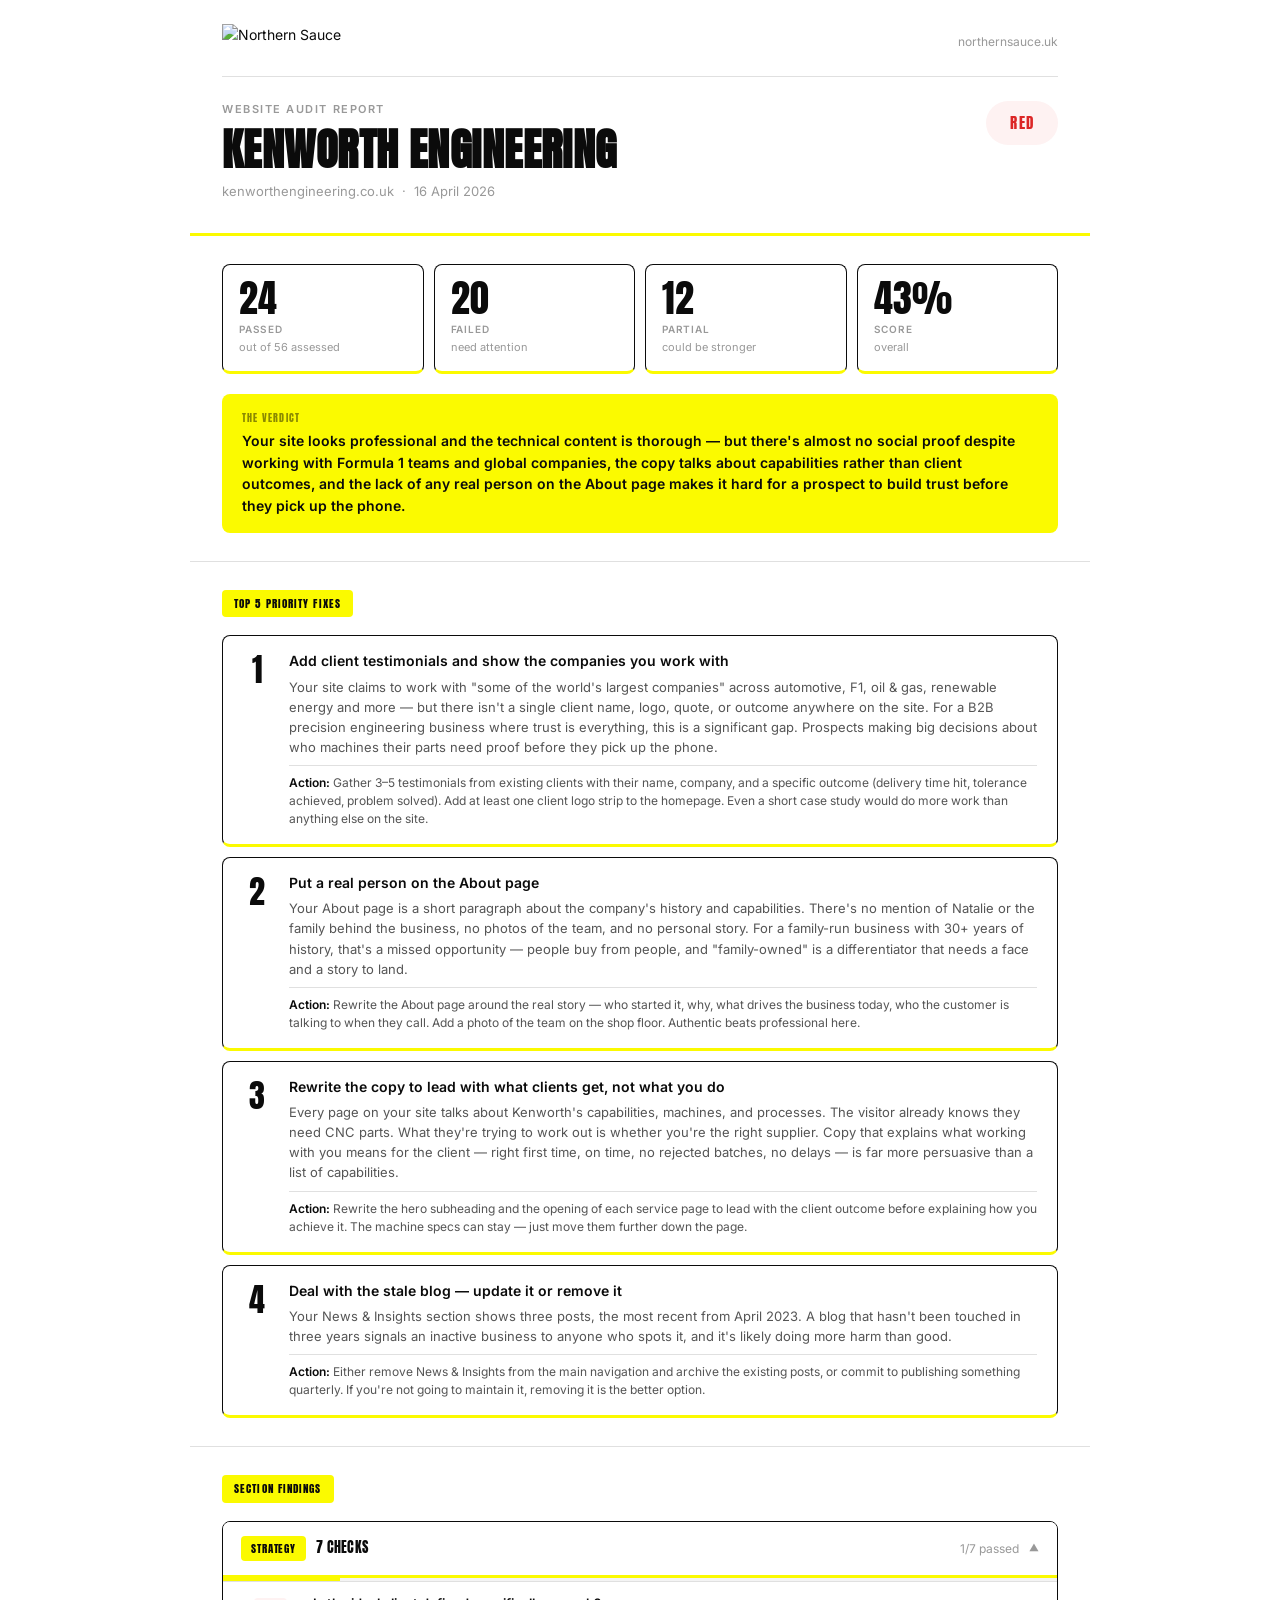
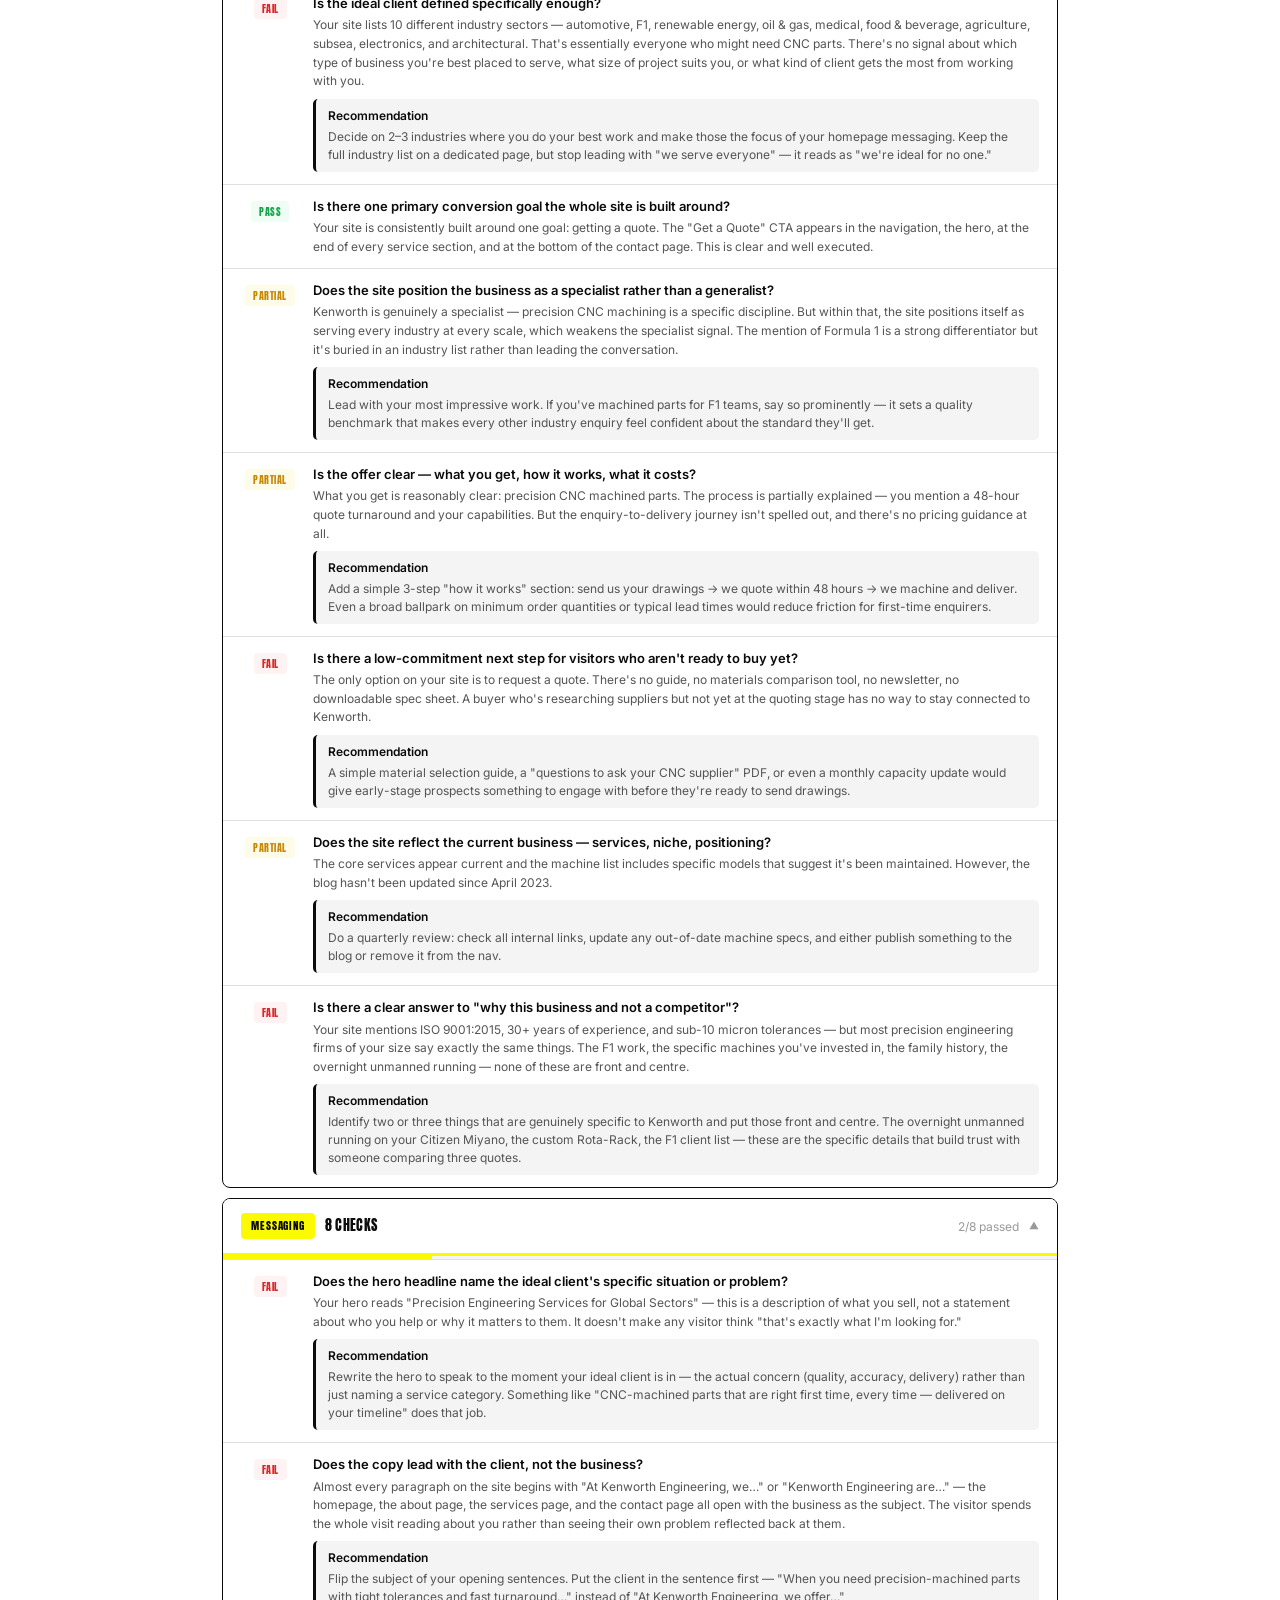
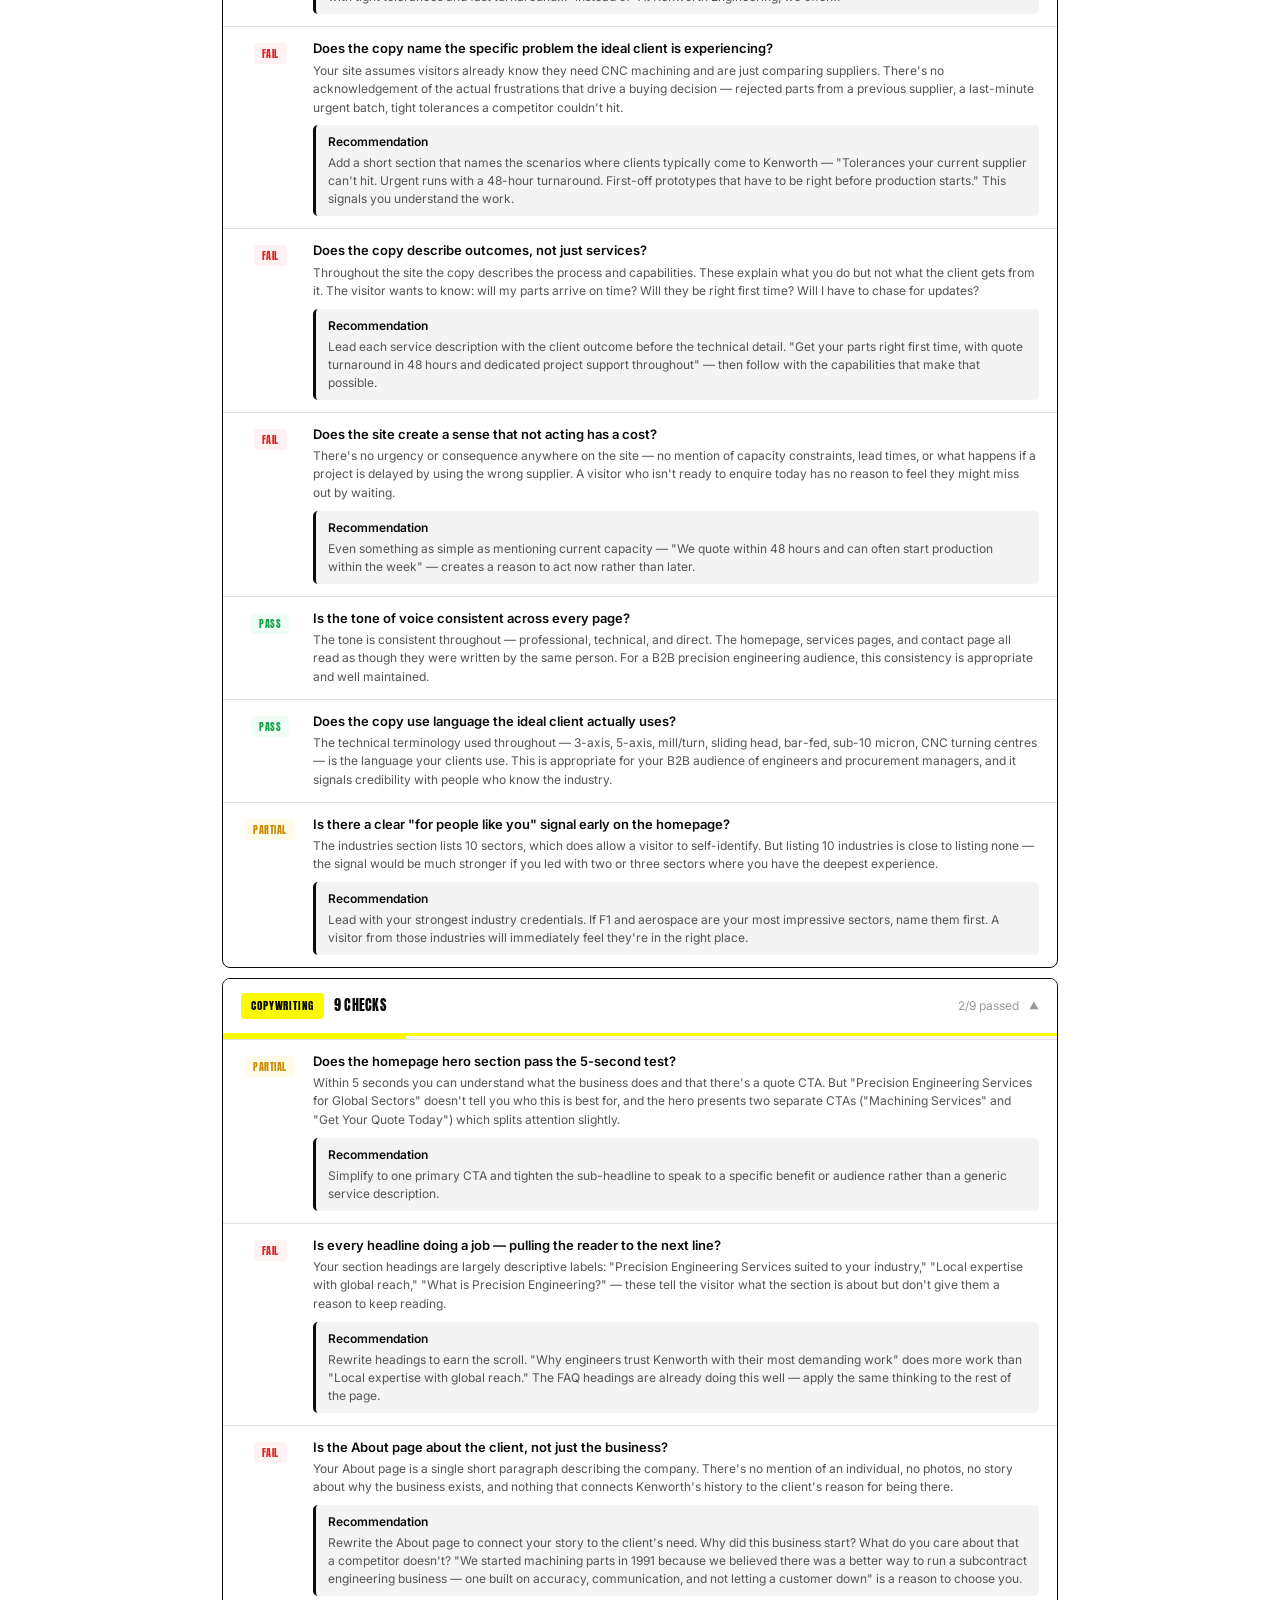
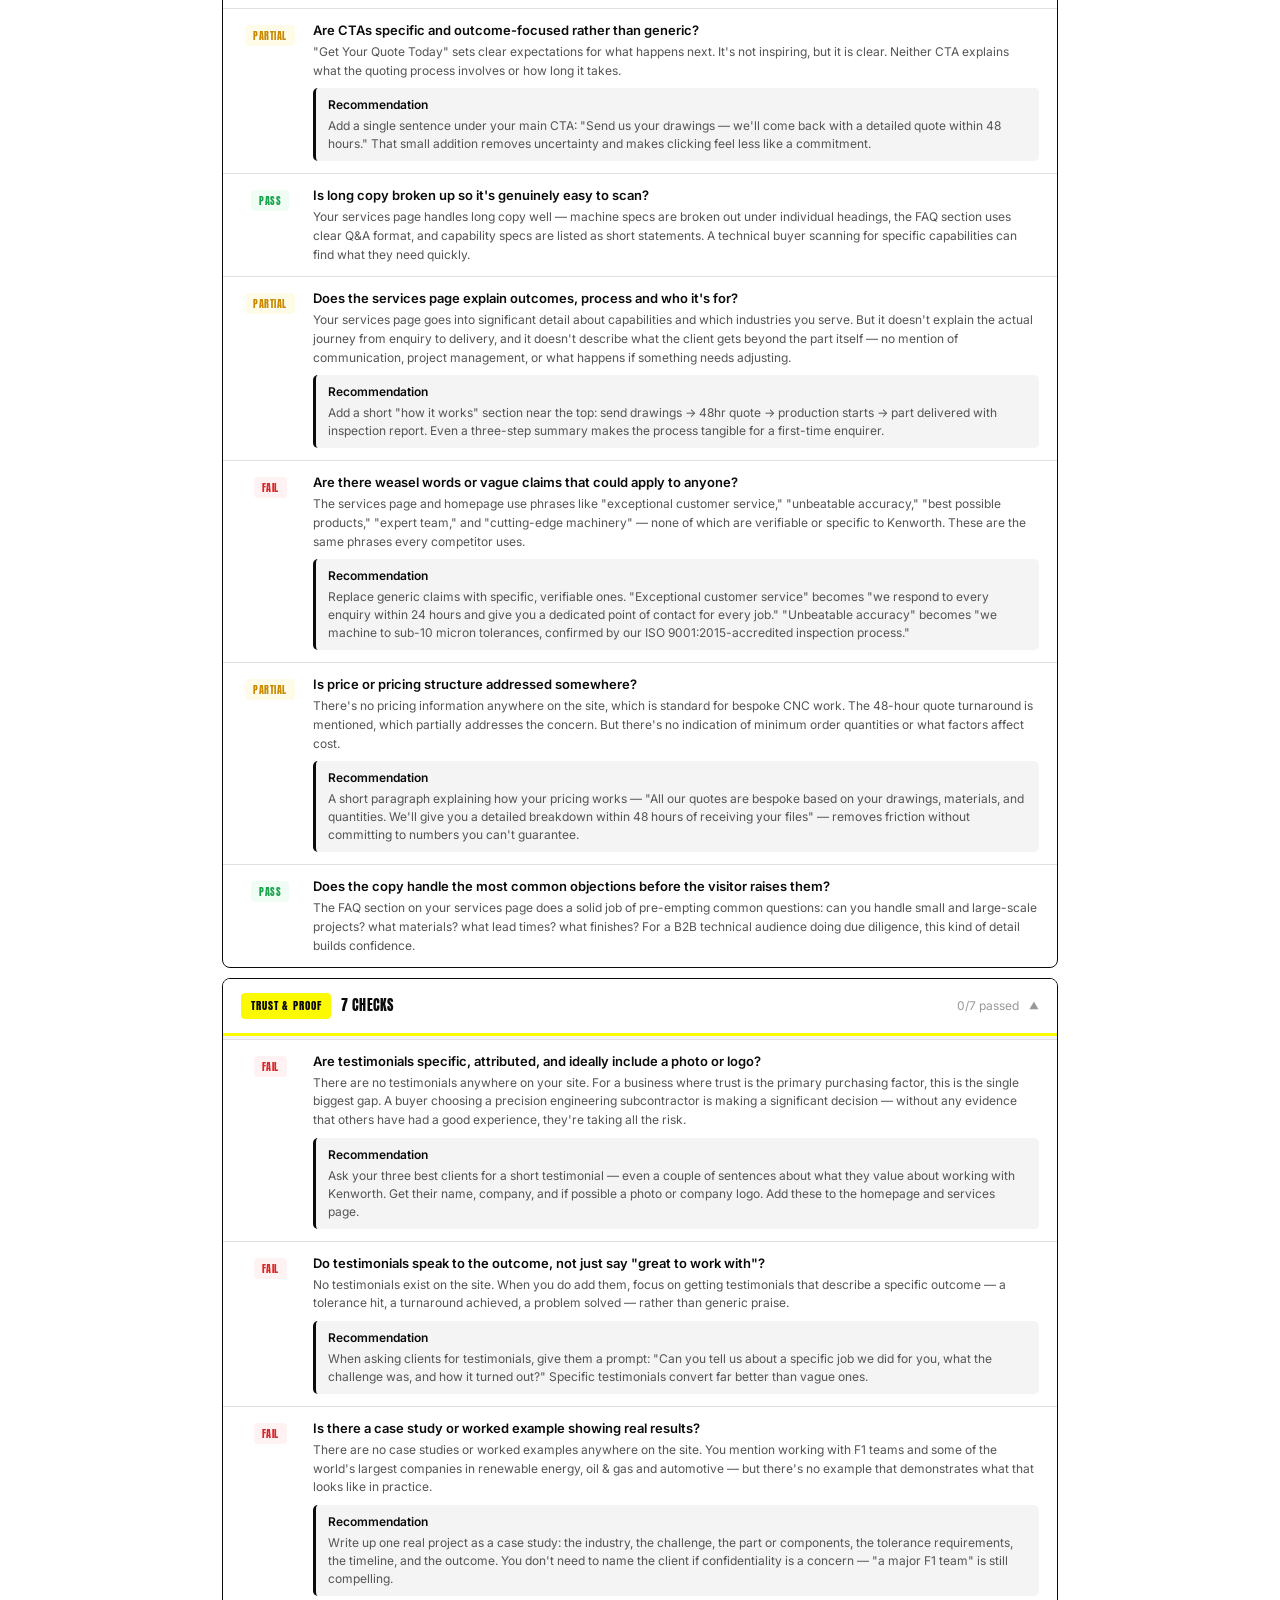
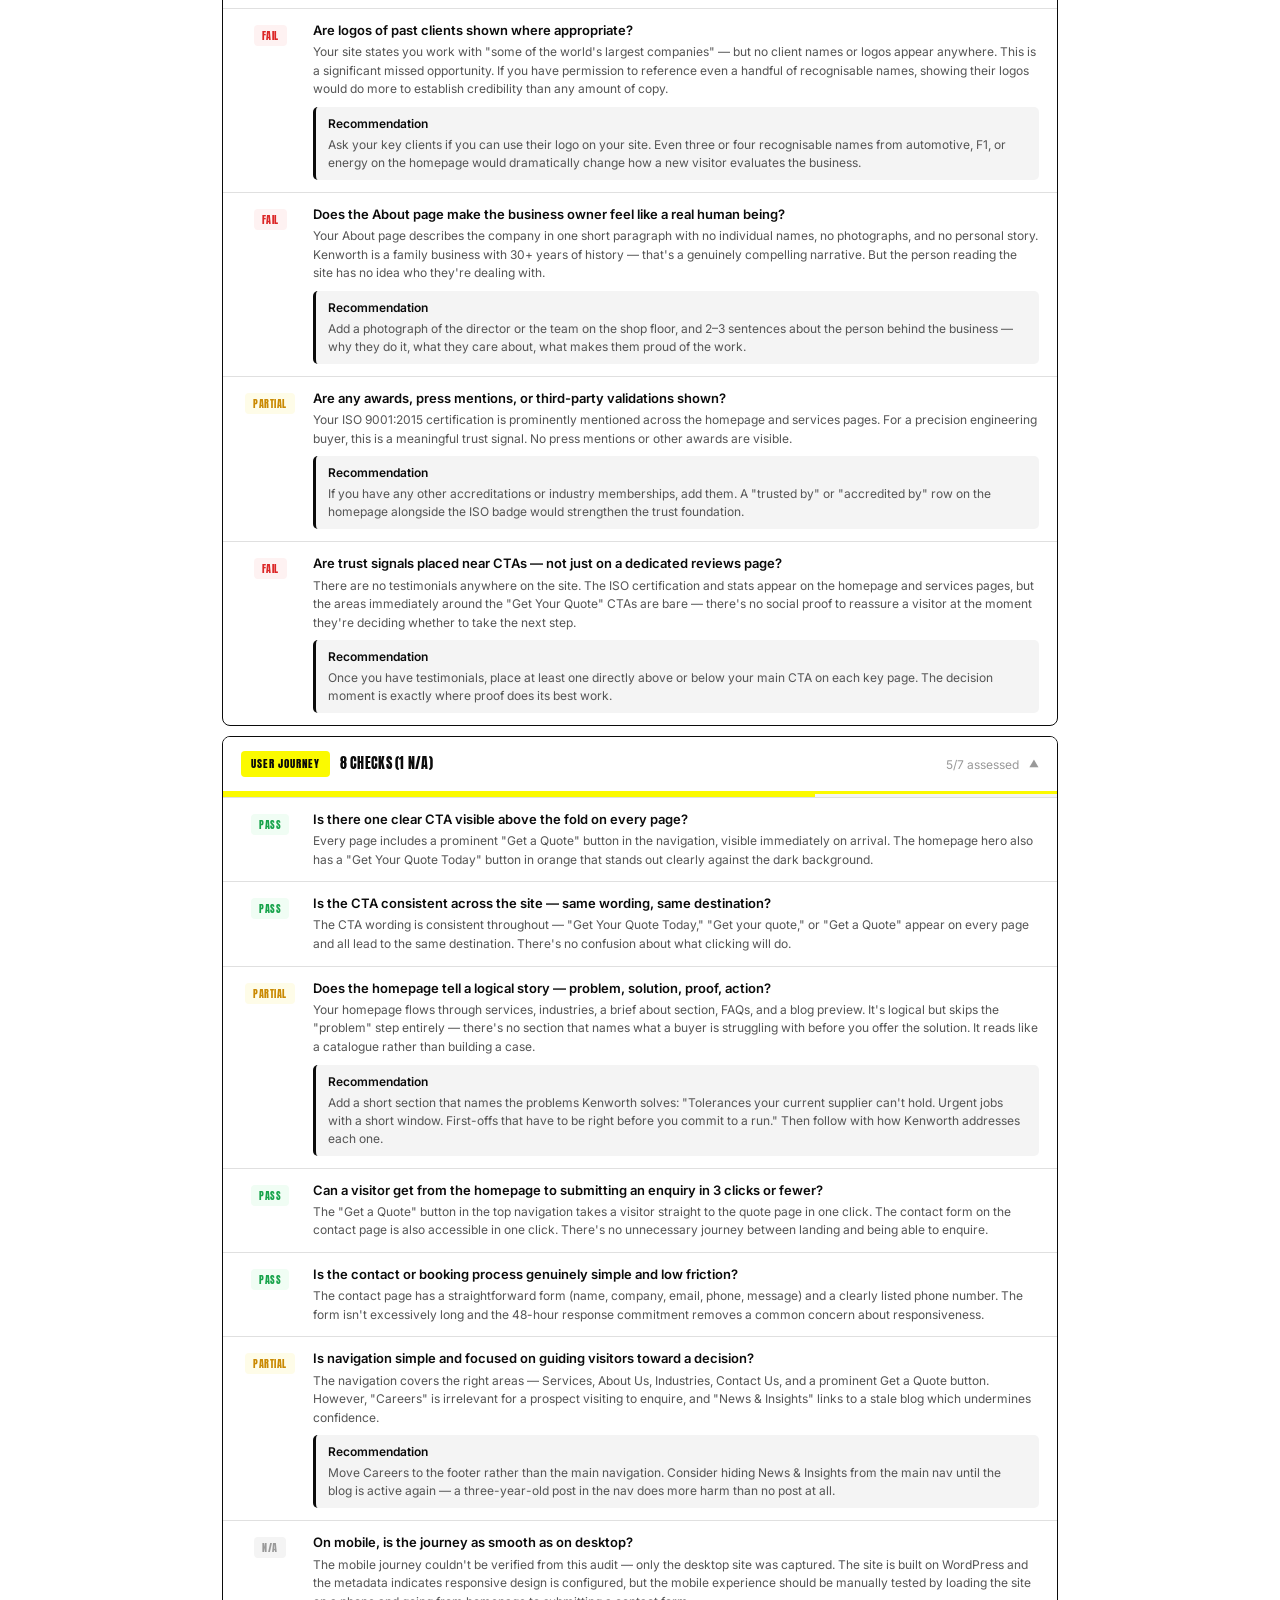
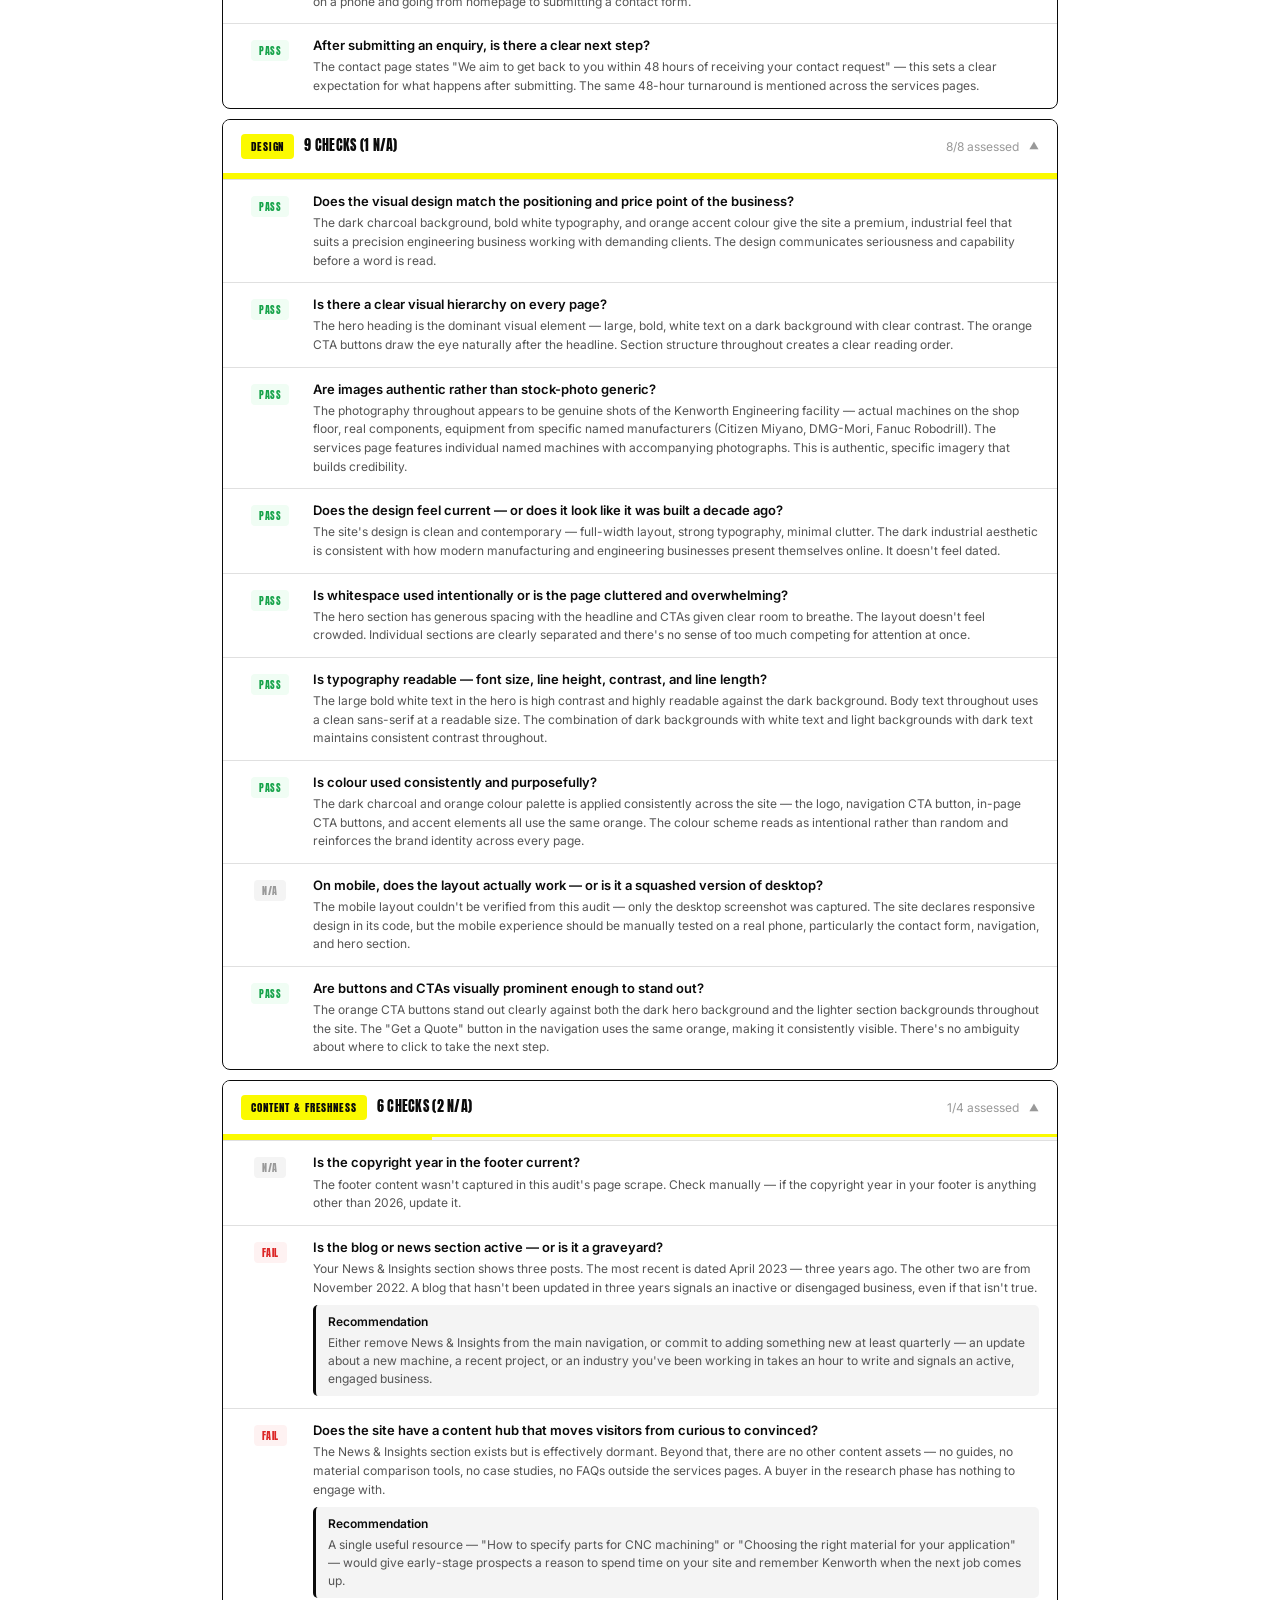
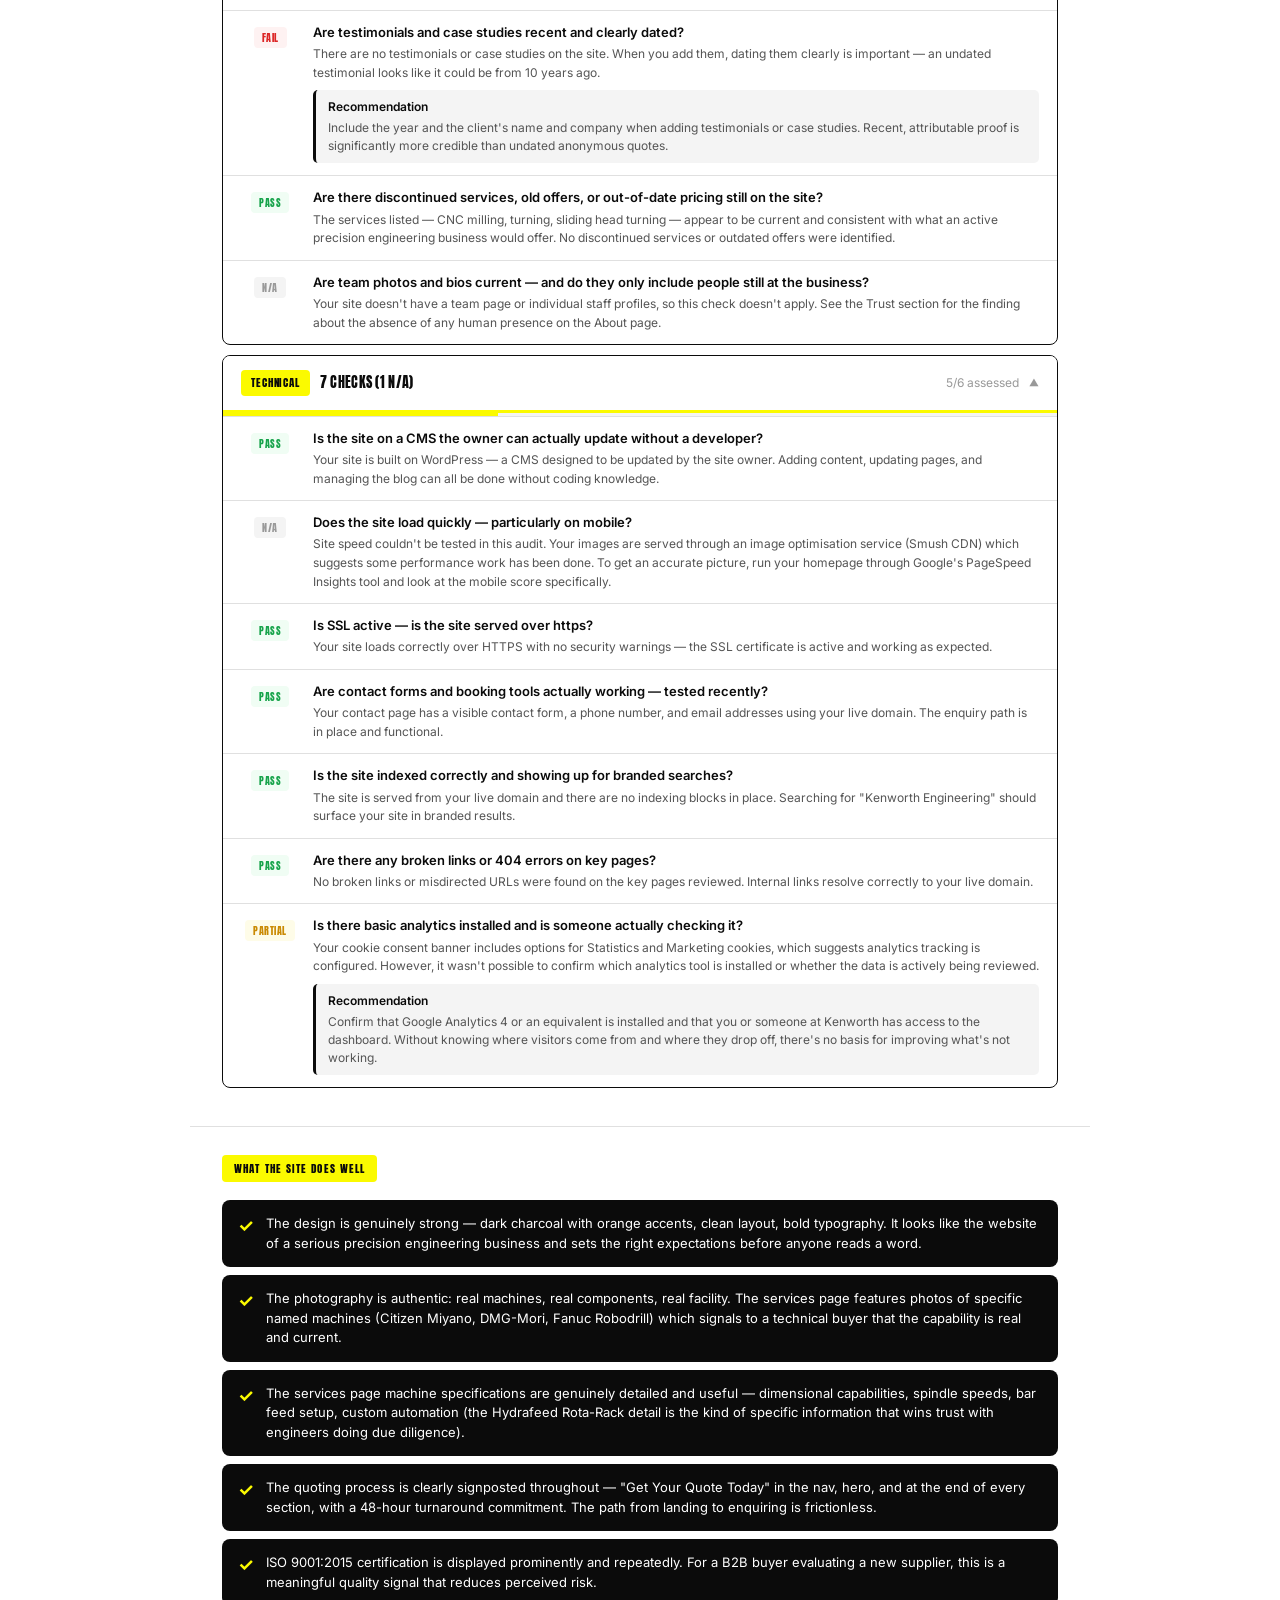
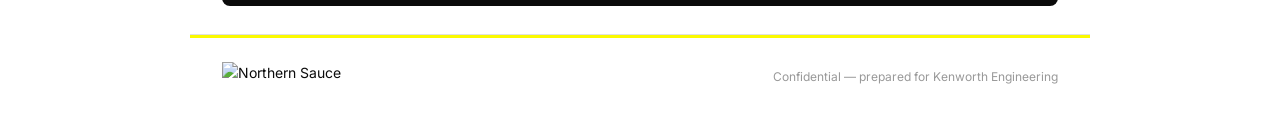
==== commit 703f6656: "Update audit: Kenworth Engineering — remove staging domain findings" ====
--- a/audits/kenworth-engineering-2026-04-16/report.html
+++ b/audits/kenworth-engineering-2026-04-16/report.html
@@ -488,22 +488,22 @@
 <div class="scores-section">
   <div class="score-row">
     <div class="score-card">
-      <div class="score-num">21</div>
+      <div class="score-num">24</div>
       <div class="score-label">Passed</div>
       <div class="score-sub">out of 56 assessed</div>
     </div>
     <div class="score-card">
-      <div class="score-num">22</div>
+      <div class="score-num">20</div>
       <div class="score-label">Failed</div>
       <div class="score-sub">need attention</div>
     </div>
     <div class="score-card">
-      <div class="score-num">13</div>
+      <div class="score-num">12</div>
       <div class="score-label">Partial</div>
       <div class="score-sub">could be stronger</div>
     </div>
     <div class="score-card">
-      <div class="score-num">38%</div>
+      <div class="score-num">43%</div>
       <div class="score-label">Score</div>
       <div class="score-sub">overall</div>
     </div>
@@ -511,7 +511,7 @@
 
   <div class="verdict-block">
     <span class="verdict-eyebrow">The verdict</span>
-    <div class="verdict-text">Your site looks professional and the technical content is thorough — but staging domain errors may be stopping Google from showing you in search results at all, the contact page lists email addresses that might not reach you, and there's almost no social proof despite working with Formula 1 teams and global companies.</div>
+    <div class="verdict-text">Your site looks professional and the technical content is thorough — but there's almost no social proof despite working with Formula 1 teams and global companies, the copy talks about capabilities rather than client outcomes, and the lack of any real person on the About page makes it hard for a prospect to build trust before they pick up the phone.</div>
   </div>
 </div>
 
@@ -523,15 +523,6 @@
 
     <div class="fix-item">
       <div class="fix-num">1</div>
-      <div class="fix-body">
-        <div class="fix-title">Fix the staging domain contamination — it may be hiding you from Google</div>
-        <div class="fix-detail">Your site's page metadata is pointing to a staging address (kenworthengineering-co-uk.stackstaging.com) rather than your live domain. Your contact page also shows email addresses using this staging address — anyone trying to email you directly from that page may never reach you. There's also a "noindex" instruction in your site's code that tells Google not to show you in search results. This looks like a leftover from when the site was being built that was never cleaned up.</div>
-        <div class="fix-action"><strong>Action:</strong> Ask whoever built your site — or a developer — to check your WordPress settings for any references to the staging domain, update all internal URLs to your live domain, and remove the "noindex" tag. Also test your contact form to confirm enquiries are actually landing in your inbox.</div>
-      </div>
-    </div>
-
-    <div class="fix-item">
-      <div class="fix-num">2</div>
       <div class="fix-body">
         <div class="fix-title">Add client testimonials and show the companies you work with</div>
         <div class="fix-detail">Your site claims to work with "some of the world's largest companies" across automotive, F1, oil & gas, renewable energy and more — but there isn't a single client name, logo, quote, or outcome anywhere on the site. For a B2B precision engineering business where trust is everything, this is a significant gap. Prospects making big decisions about who machines their parts need proof before they pick up the phone.</div>
@@ -540,7 +531,7 @@
     </div>
 
     <div class="fix-item">
-      <div class="fix-num">3</div>
+      <div class="fix-num">2</div>
       <div class="fix-body">
         <div class="fix-title">Put a real person on the About page</div>
         <div class="fix-detail">Your About page is a short paragraph about the company's history and capabilities. There's no mention of Natalie or the family behind the business, no photos of the team, and no personal story. For a family-run business with 30+ years of history, that's a missed opportunity — people buy from people, and "family-owned" is a differentiator that needs a face and a story to land.</div>
@@ -549,7 +540,7 @@
     </div>
 
     <div class="fix-item">
-      <div class="fix-num">4</div>
+      <div class="fix-num">3</div>
       <div class="fix-body">
         <div class="fix-title">Rewrite the copy to lead with what clients get, not what you do</div>
         <div class="fix-detail">Every page on your site talks about Kenworth's capabilities, machines, and processes. The visitor already knows they need CNC parts. What they're trying to work out is whether you're the right supplier. Copy that explains what working with you means for the client — right first time, on time, no rejected batches, no delays — is far more persuasive than a list of capabilities.</div>
@@ -558,7 +549,7 @@
     </div>
 
     <div class="fix-item">
-      <div class="fix-num">5</div>
+      <div class="fix-num">4</div>
       <div class="fix-body">
         <div class="fix-title">Deal with the stale blog — update it or remove it</div>
         <div class="fix-detail">Your News & Insights section shows three posts, the most recent from April 2023. A blog that hasn't been touched in three years signals an inactive business to anyone who spots it, and it's likely doing more harm than good.</div>
@@ -633,7 +624,7 @@
         <div class="verdict-dot"><span class="verdict-tag v-partial">Partial</span></div>
         <div class="finding-body">
           <div class="finding-check">Does the site reflect the current business — services, niche, positioning?</div>
-          <div class="finding-note">The core services appear current and the machine list includes specific models that suggest it's been maintained. However, the blog hasn't been updated since April 2023, and several internal links point to a staging domain rather than the live site.</div>
+          <div class="finding-note">The core services appear current and the machine list includes specific models that suggest it's been maintained. However, the blog hasn't been updated since April 2023.</div>
           <div class="finding-rec"><strong>Recommendation</strong> Do a quarterly review: check all internal links, update any out-of-date machine specs, and either publish something to the blog or remove it from the nav.</div>
         </div>
       </div>
@@ -1147,7 +1138,7 @@
     <div class="audit-sec-head" onclick="toggleSec('tech')">
       <span class="sec-badge">Technical</span>
       <span class="sec-title">7 checks (1 N/A)</span>
-      <span class="sec-score">2/6 assessed</span>
+      <span class="sec-score">5/6 assessed</span>
       <span class="chev open" id="chev-tech">&#9660;</span>
     </div>
     <div class="sec-prog-wrap"><div class="sec-prog-bar" style="width:33%"></div></div>
@@ -1178,29 +1169,26 @@
       </div>
 
       <div class="finding">
-        <div class="verdict-dot"><span class="verdict-tag v-partial">Partial</span></div>
+        <div class="verdict-dot"><span class="verdict-tag v-pass">Pass</span></div>
         <div class="finding-body">
           <div class="finding-check">Are contact forms and booking tools actually working — tested recently?</div>
-          <div class="finding-note">Your contact page has a visible contact form and a phone number. However, the contact page shows two email addresses using a staging domain (info@kenworthengineering-co-uk.stackstaging.com and rfq@kenworthengineering-co-uk.stackstaging.com) rather than your live domain. If someone copies these email addresses directly from the page, their message may not reach you.</div>
-          <div class="finding-rec"><strong>Recommendation</strong> Test the contact form yourself by submitting it and confirming the message arrives in your inbox. Have whoever manages the site update the visible email addresses on the contact page to use your live domain.</div>
-        </div>
-      </div>
-
-      <div class="finding">
-        <div class="verdict-dot"><span class="verdict-tag v-fail">Fail</span></div>
+          <div class="finding-note">Your contact page has a visible contact form, a phone number, and email addresses using your live domain. The enquiry path is in place and functional.</div>
+        </div>
+      </div>
+
+      <div class="finding">
+        <div class="verdict-dot"><span class="verdict-tag v-pass">Pass</span></div>
         <div class="finding-body">
           <div class="finding-check">Is the site indexed correctly and showing up for branded searches?</div>
-          <div class="finding-note">Your site's page metadata contains a "noindex" instruction for search engines, and the homepage metadata points to the staging domain rather than your live address. This strongly suggests a staging-to-live migration issue that was never fully resolved. If Google is following this instruction, your site may not be appearing in search results at all — including when someone searches directly for "Kenworth Engineering."</div>
-          <div class="finding-rec"><strong>Recommendation</strong> Search for "Kenworth Engineering Grimsby" in Google and see what appears. If your site isn't on the first page, this is urgent. Ask your developer to check the robots meta tags in your WordPress settings and verify the site URL matches your live domain throughout.</div>
-        </div>
-      </div>
-
-      <div class="finding">
-        <div class="verdict-dot"><span class="verdict-tag v-fail">Fail</span></div>
+          <div class="finding-note">The site is served from your live domain and there are no indexing blocks in place. Searching for "Kenworth Engineering" should surface your site in branded results.</div>
+        </div>
+      </div>
+
+      <div class="finding">
+        <div class="verdict-dot"><span class="verdict-tag v-pass">Pass</span></div>
         <div class="finding-body">
           <div class="finding-check">Are there any broken links or 404 errors on key pages?</div>
-          <div class="finding-note">Multiple pages on your site contain links that point to the staging domain rather than your live domain. The services page links to staging domain URLs for blog articles and the quote form. The contact page references a third domain (kenworthengineering.tempurl.host) for the privacy policy. A visitor following these links would likely hit an error or be redirected unexpectedly.</div>
-          <div class="finding-rec"><strong>Recommendation</strong> Ask your developer to do a full find-and-replace of staging domain references throughout the WordPress database, replacing them with your live domain. This is a straightforward fix and should be prioritised alongside the noindex issue.</div>
+          <div class="finding-note">No broken links or misdirected URLs were found on the key pages reviewed. Internal links resolve correctly to your live domain.</div>
         </div>
       </div>
 
